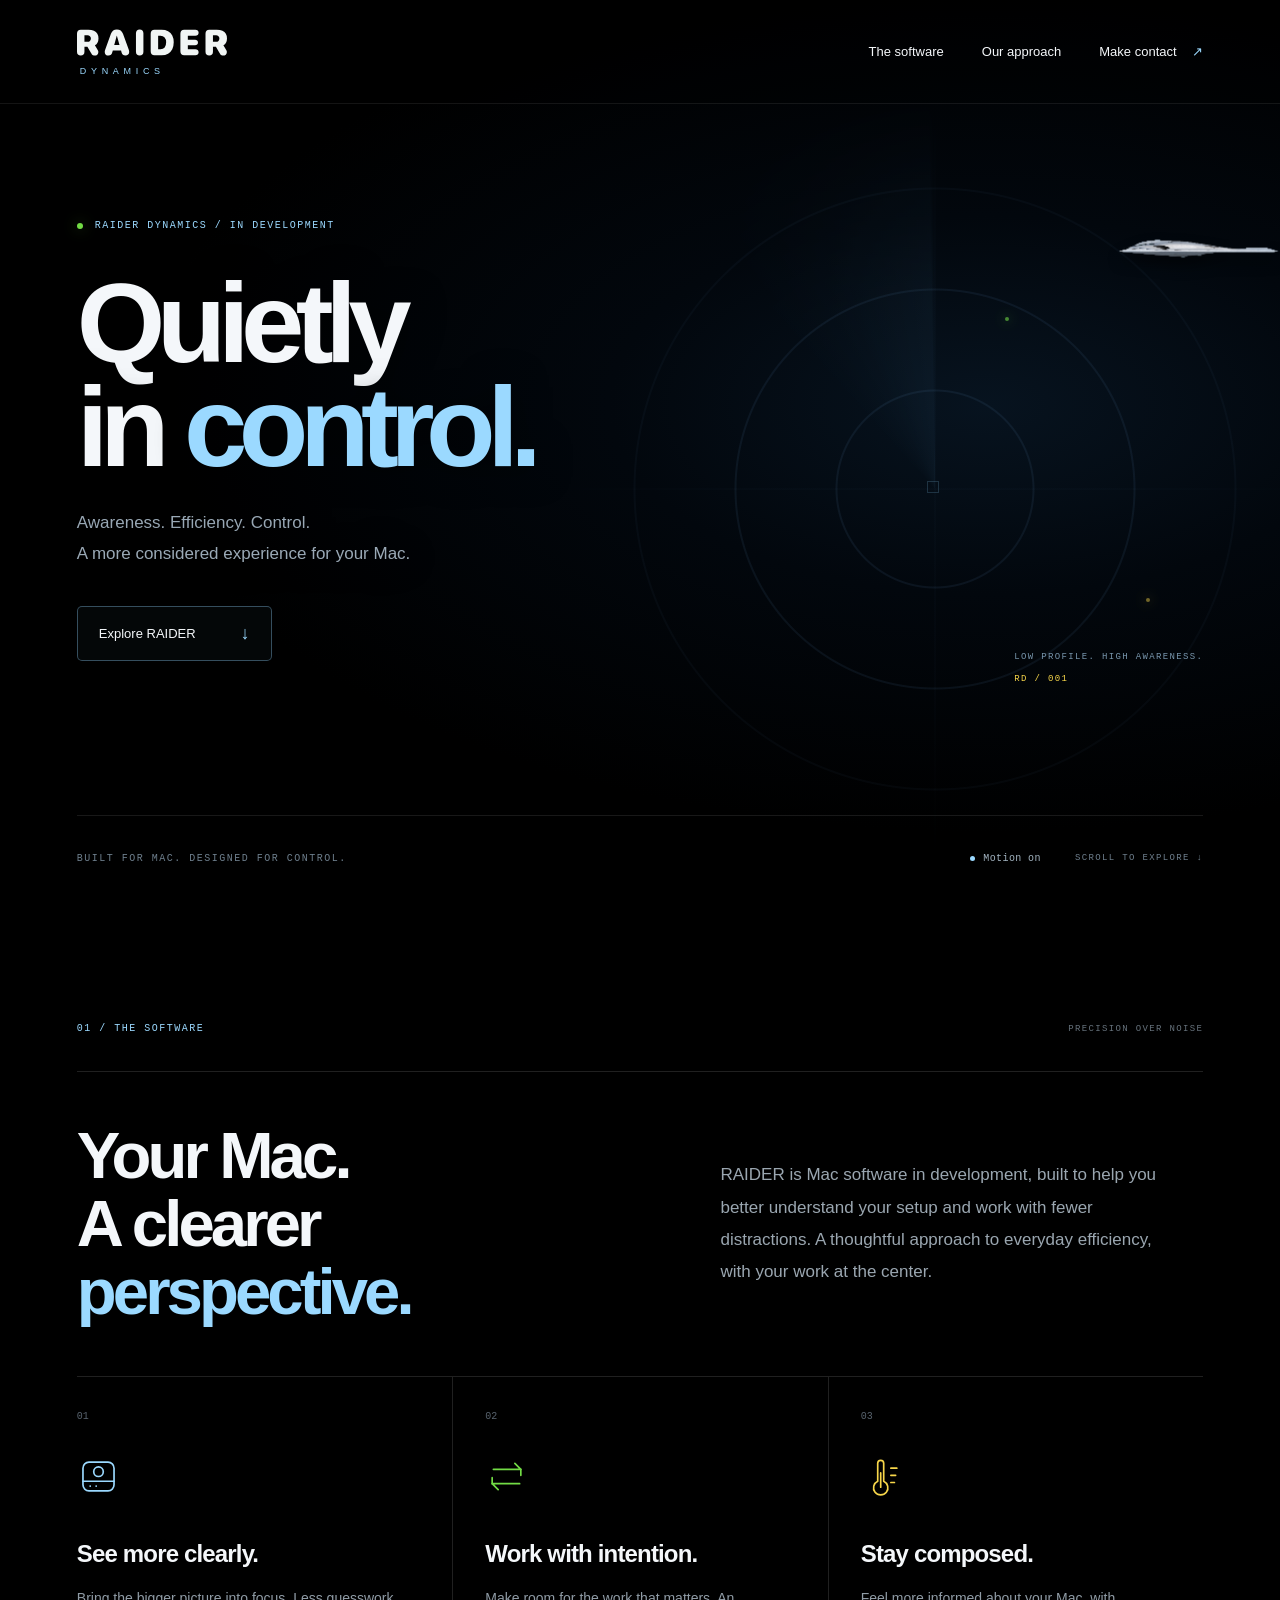
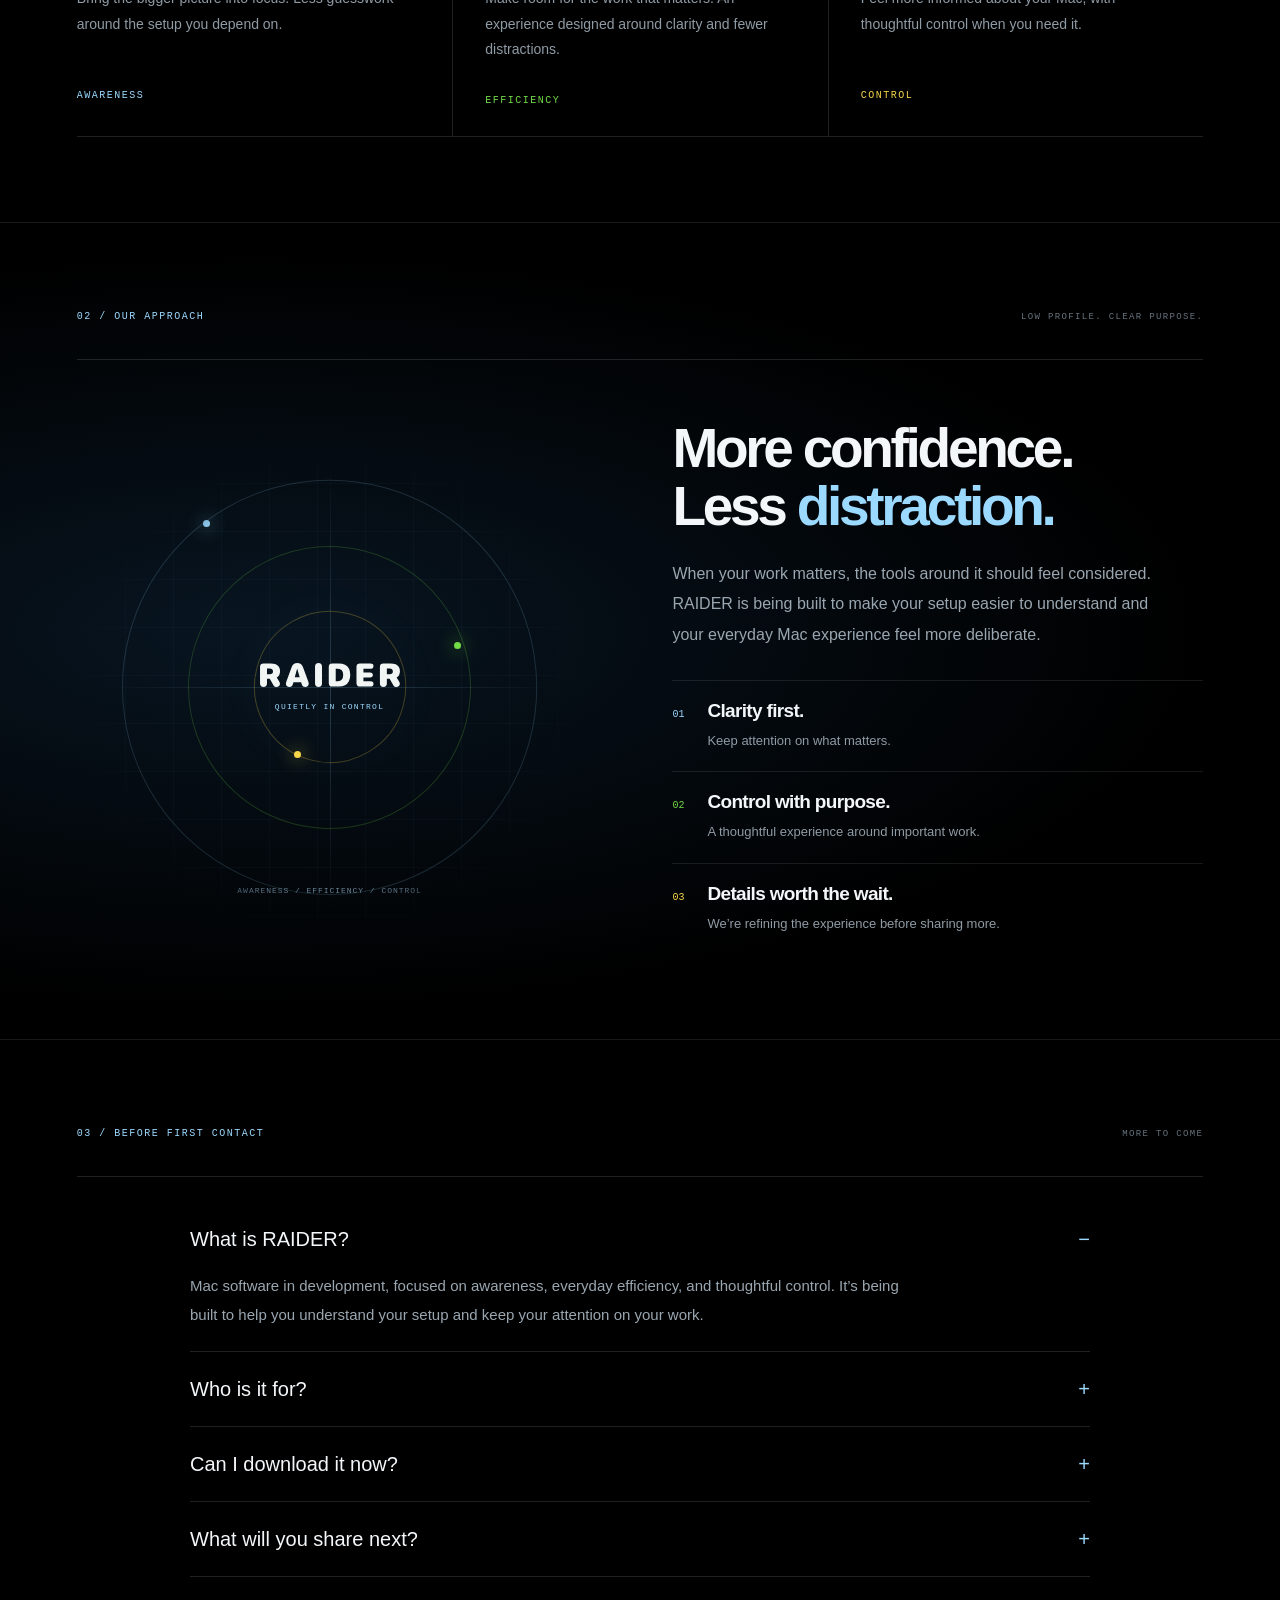
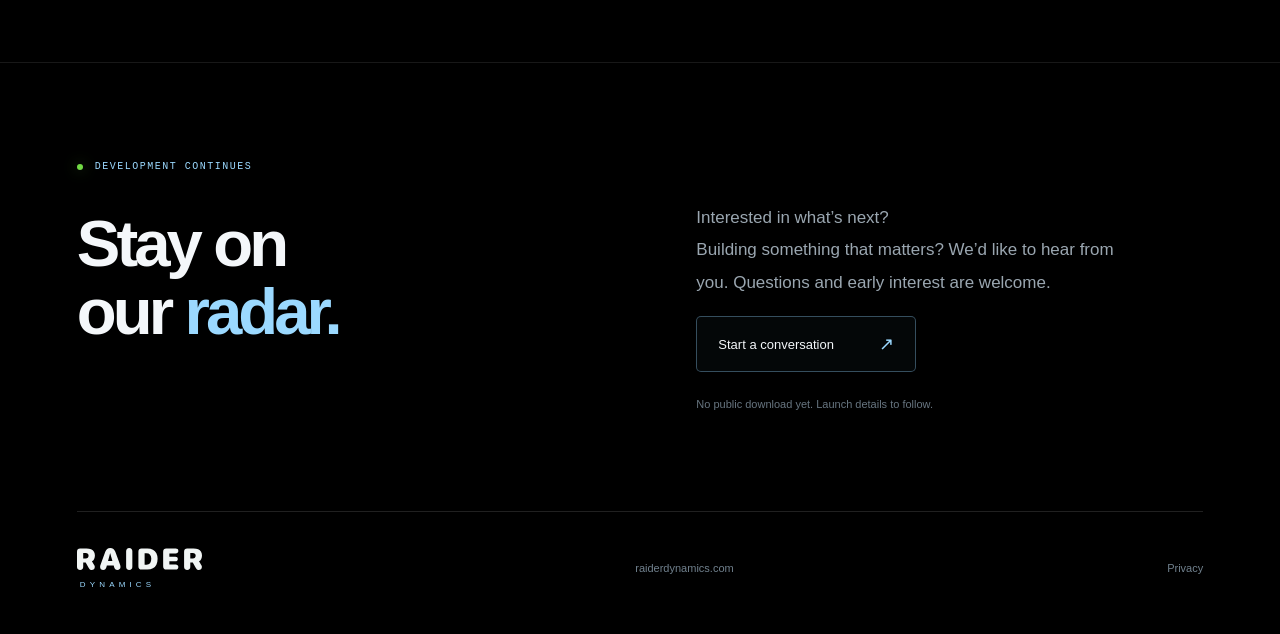
==== index.html @ 51058ac8 "Use a classic Safari compatible ICO favicon" ====
<!doctype html><html lang="en"><head><meta charset="utf-8"><meta name="viewport" content="width=device-width,initial-scale=1"><meta name="theme-color" content="#000000"><meta name="description" content="Raider Dynamics. Mac software for a clearer, more efficient everyday experience. Currently in development."><title>Raider Dynamics — Quietly in control.</title><link rel="canonical" href="https://raiderdynamics.com/"><meta property="og:type" content="website"><meta property="og:title" content="Raider Dynamics — Quietly in control."><meta property="og:description" content="Awareness. Efficiency. Control. A more considered Mac experience in development."><meta property="og:url" content="https://raiderdynamics.com/"><meta property="og:image" content="https://raiderdynamics.com/assets/raider-app-logo.png"><meta name="twitter:card" content="summary"><meta name="twitter:image" content="https://raiderdynamics.com/assets/raider-app-logo.png"><link rel="icon" type="image/x-icon" href="/favicon-v4.ico"><link rel="apple-touch-icon" sizes="180x180" href="/assets/raider-icon-180.png?v=3"><link rel="manifest" href="site.webmanifest?v=3"><link rel="stylesheet" href="assets/styles.css?v=payload-22"></head><body><a class="skip" href="#main">Skip to content</a><header><a class="brand" href="#" aria-label="Raider Dynamics home"><img src="assets/raider-wordmark.svg" width="150" height="29" alt="RAIDER"><span>DYNAMICS</span></a><nav aria-label="Main navigation"><a href="#mission">The software</a><a href="#approach">Our approach</a><a href="#contact">Make contact <span>↗</span></a></nav></header><main id="main"><section class="hero"><div class="radar" aria-hidden="true"><div class="rings"></div><div class="sweep"></div><span class="blip b1"></span><span class="blip b2"></span><div class="crosshair"></div></div><div class="aircraft" aria-hidden="true"><canvas class="aircraft-model"></canvas><div class="payload-bay"></div></div><div class="hero-copy"><p class="eyebrow"><span class="status-dot"></span> RAIDER DYNAMICS / IN DEVELOPMENT</p><h1>Quietly<br>in <em>control.</em></h1><p class="intro">Awareness. Efficiency. Control.<br>A more considered experience for your Mac.</p><a class="button" href="#mission">Explore RAIDER <span>↓</span></a></div><div class="flight-note" aria-hidden="true"><span>LOW PROFILE. HIGH AWARENESS.</span><span>RD / 001</span></div><div class="hero-bottom"><span class="mono">BUILT FOR MAC. DESIGNED FOR CONTROL.</span><div class="hero-tools"><button class="motion-control" type="button" aria-pressed="false" aria-label="Pause animation"><span class="motion-indicator" aria-hidden="true"></span><span class="motion-label">Motion on</span></button><span class="scroll">SCROLL TO EXPLORE ↓</span></div></div></section><section class="mission" id="mission"><div class="section-top"><p class="eyebrow">01 / THE SOFTWARE</p><span class="mono">PRECISION OVER NOISE</span></div><div class="mission-intro"><h2>Your Mac.<br>A clearer <span>perspective.</span></h2><p>RAIDER is Mac software in development, built to help you better understand your setup and work with fewer distractions. A thoughtful approach to everyday efficiency, with your work at the center.</p></div><div class="capabilities"><article class="blue"><span class="number">01</span><div class="glyph" aria-hidden="true"><svg viewBox="0 0 36 36" fill="none" stroke="currentColor" stroke-width="1.4" stroke-linecap="round" stroke-linejoin="round"><rect x="5" y="6" width="26" height="24" rx="5"/><path d="M5 22h26M11 26h.1M16 26h.1"/><circle cx="18" cy="14" r="4"/></svg></div><h3>See more clearly.</h3><p>Bring the bigger picture into focus. Less guesswork around the setup you depend on.</p><span class="tag">AWARENESS</span></article><article class="green"><span class="number">02</span><div class="glyph" aria-hidden="true"><svg viewBox="0 0 36 36" fill="none" stroke="currentColor" stroke-width="1.4" stroke-linecap="round" stroke-linejoin="round"><path d="M7 12h23l-5-5M29 24H6l5 5"/><path d="M30 12v5M6 24v-5"/></svg></div><h3>Work with intention.</h3><p>Make room for the work that matters. An experience designed around clarity and fewer distractions.</p><span class="tag">EFFICIENCY</span></article><article class="yellow"><span class="number">03</span><div class="glyph" aria-hidden="true"><svg viewBox="0 0 36 36" fill="none" stroke="currentColor" stroke-width="1.4" stroke-linecap="round" stroke-linejoin="round"><path d="M19 7v15a6 6 0 1 1-5 0V7a2.5 2.5 0 0 1 5 0Z"/><path d="M25 11h5M25 17h4M25 23h3M16.5 15v12"/></svg></div><h3>Stay composed.</h3><p>Feel more informed about your Mac, with thoughtful control when you need it.</p><span class="tag">CONTROL</span></article></div></section><section class="approach" id="approach"><div class="section-top"><p class="eyebrow">02 / OUR APPROACH</p><span class="mono">LOW PROFILE. CLEAR PURPOSE.</span></div><div class="approach-grid"><div class="signal-art" aria-hidden="true"><div class="signal-orbit orbit-one"></div><div class="signal-orbit orbit-two"></div><div class="signal-orbit orbit-three"></div><div class="signal-core"><img src="assets/raider-wordmark.svg" width="140" height="27" alt=""><small>QUIETLY IN CONTROL</small></div><i class="signal-point point-blue"></i><i class="signal-point point-green"></i><i class="signal-point point-yellow"></i><span class="signal-caption">AWARENESS / EFFICIENCY / CONTROL</span></div><div class="approach-copy"><h2>More confidence.<br>Less <span>distraction.</span></h2><p>When your work matters, the tools around it should feel considered. RAIDER is being built to make your setup easier to understand and your everyday Mac experience feel more deliberate.</p><div class="principles"><article><span>01</span><div><h3>Clarity first.</h3><p>Keep attention on what matters.</p></div></article><article><span>02</span><div><h3>Control with purpose.</h3><p>A thoughtful experience around important work.</p></div></article><article><span>03</span><div><h3>Details worth the wait.</h3><p>We’re refining the experience before sharing more.</p></div></article></div></div></div></section><section class="questions"><div class="section-top"><p class="eyebrow">03 / BEFORE FIRST CONTACT</p><span class="mono">MORE TO COME</span></div><div class="faq-list"><details open><summary>What is RAIDER?</summary><p>Mac software in development, focused on awareness, everyday efficiency, and thoughtful control. It’s being built to help you understand your setup and keep your attention on your work.</p></details><details><summary>Who is it for?</summary><p>People who rely on a Mac for creative projects and everyday work, and want a more considered experience around the tools they use.</p></details><details><summary>Can I download it now?</summary><p>Not yet. RAIDER is still in development. There is no public download or announced release date. Get in touch if you’d like to express early interest.</p></details><details><summary>What will you share next?</summary><p>Product previews, compatibility, and availability when they’re ready. For now, development continues behind the scenes.</p></details></div></section><section class="contact" id="contact"><div><p class="eyebrow"><span class="status-dot"></span> DEVELOPMENT CONTINUES</p><h2>Stay on<br>our <span>radar.</span></h2></div><div class="contact-copy"><p>Interested in what’s next?<br>Building something that matters? We’d like to hear from you. Questions and early interest are welcome.</p><a class="button" href="mailto:gdizz00@mac.com?subject=Raider%20Dynamics">Start a conversation <span>↗</span></a><p class="small">No public download yet. Launch details to follow.</p></div></section></main><footer><a class="brand" href="#"><img src="assets/raider-wordmark.svg" width="125" height="24" alt="RAIDER"><span>DYNAMICS</span></a><span>raiderdynamics.com</span><a href="privacy.html">Privacy</a></footer><script src="assets/aircraft.js?v=payload-22"></script><script src="assets/site.js?v=payload-22" defer></script></body></html>
---- assets/styles.css ----
:root{color-scheme:dark;--blue:#9bd9ff;--green:#72db45;--yellow:#f7d64a;--muted:#8b969f}*{box-sizing:border-box}html{scroll-behavior:smooth;scroll-padding-top:90px}body{margin:0;background:#000;color:#f4f7fa;font-family:-apple-system,BlinkMacSystemFont,"Segoe UI",sans-serif}a{color:inherit;text-decoration:none}a:focus-visible{outline:2px solid var(--blue);outline-offset:6px}.skip{position:absolute;top:-80px}.skip:focus{top:12px;z-index:20;background:black;padding:12px}header{height:104px;position:absolute;inset:0 0 auto;z-index:5;display:flex;align-items:center;justify-content:space-between;padding:0 6%;border-bottom:1px solid #ffffff14}.brand{display:inline-flex;flex-direction:column;gap:9px;align-items:flex-start}.brand img{display:block}.brand span{font-size:9px;letter-spacing:.52em;color:var(--blue);padding-left:3px}nav{display:flex;gap:38px;font-size:13px}nav a:last-child span{color:var(--blue);margin-left:12px}nav a:hover{color:var(--blue)}.hero{min-height:850px;height:100svh;max-height:1150px;position:relative;isolation:isolate;overflow:hidden;background:radial-gradient(ellipse at 77% 45%,#07131f 0%,#02070d 27%,#000 61%)}.hero-copy{position:relative;z-index:2;padding:clamp(195px,23vh,280px) 6% 120px;pointer-events:none}.hero-copy a{pointer-events:auto}.eyebrow,.mono,.tag,.flight-note,.scroll{font-family:ui-monospace,SFMono-Regular,Consolas,monospace;font-size:10px;letter-spacing:.15em}.eyebrow{color:var(--blue);display:flex;align-items:center;gap:12px;line-height:1.7}.status-dot{width:6px;height:6px;background:var(--green);border-radius:50%;box-shadow:0 0 14px #72db4566;flex-shrink:0}h1{font-size:clamp(78px,8.9vw,150px);letter-spacing:-.075em;line-height:.91;margin:37px 0 30px;font-weight:650}h1 em{font-style:normal;color:var(--blue)}.intro{font-size:17px;line-height:1.8;color:#9aa9b6;margin:0 0 36px}.button{display:inline-flex;gap:45px;align-items:center;border:1px solid #91d1ff59;border-radius:5px;padding:16px 21px;font-size:13px;background:#8bd0ff08;transition:background .2s,border .2s}.button:hover{background:#8bd0ff15;border-color:var(--blue)}.button span{color:var(--blue);font-size:18px}.radar{position:absolute;width:780px;height:780px;right:-45px;top:11%;opacity:.6;mask-image:radial-gradient(circle,#000 35%,transparent 72%)}.rings{position:absolute;inset:0;background:repeating-radial-gradient(circle,transparent 0 97px,#80bfff20 98px 99px,transparent 100px 101px),linear-gradient(90deg,transparent 49.9%,#80bfff15 50%,transparent 50.1%),linear-gradient(transparent 49.9%,#80bfff15 50%,transparent 50.1%)}.sweep{position:absolute;inset:0;border-radius:50%;background:conic-gradient(from 0deg,transparent 0deg 315deg,#72c5ff15 359deg,transparent 360deg);animation:sweep 22s linear infinite}.blip{position:absolute;width:4px;height:4px;background:var(--green);border-radius:50%;box-shadow:0 0 12px var(--green)}.b1{top:28%;left:59%}.b2{top:64%;left:77%;background:var(--yellow);box-shadow:0 0 12px var(--yellow)}.crosshair{position:absolute;top:49%;left:49%;width:12px;height:12px;border:1px solid #8ed5ff50}.aircraft{position:absolute;z-index:1;width:min(62vw,1000px);right:-2%;top:28%;filter:drop-shadow(0 35px 28px #000);animation:noseLedFlight 26s linear infinite}.flight-note{position:absolute;right:6%;bottom:24%;display:flex;flex-direction:column;gap:12px;color:#7896ad;font-size:9px}.flight-note span:last-child{color:var(--yellow)}.hero-bottom{position:absolute;bottom:0;left:6%;right:6%;display:flex;justify-content:space-between;padding:28px 0;border-top:1px solid #ffffff18;color:#6e7f8d}.scroll{font-size:9px}.mission{padding:110px 6% 120px}.section-top{display:flex;justify-content:space-between;border-bottom:1px solid #ffffff20;padding-bottom:24px;align-items:center}.section-top .mono{color:#66727c;font-size:9px}.mission-intro{display:grid;grid-template-columns:1.1fr 1fr;gap:10%;align-items:center;margin:65px 0 70px}h2{font-size:clamp(44px,5.1vw,82px);font-weight:600;letter-spacing:-.06em;line-height:1.04;margin:0}h2 span{color:var(--blue)}.mission-intro p,.contact-copy>p{color:#9aa6b0;font-size:17px;line-height:1.9;max-width:450px}.capabilities{display:grid;grid-template-columns:repeat(3,1fr);border-top:1px solid #ffffff20;border-bottom:1px solid #ffffff20}.capabilities article{position:relative;padding:35px 32px 40px 0}.capabilities article+article{padding-left:32px;border-left:1px solid #ffffff20}.number{font:10px ui-monospace,monospace;color:#58636e}.glyph{font-size:45px;height:85px;margin-top:32px;color:var(--accent)}.blue{--accent:var(--blue)}.green{--accent:var(--green)}.yellow{--accent:var(--yellow)}h3{font-size:24px;letter-spacing:-.035em;margin:0 0 18px}.capabilities p{font-size:14px;color:#8f9ba5;line-height:1.85;min-height:80px;max-width:320px}.tag{display:block;color:var(--accent);font-size:9px;margin-top:32px}.statement{text-align:center;padding:120px 6%;border-top:1px solid #ffffff12;background:radial-gradient(ellipse at center,#06121e,black 65%)}.statement .eyebrow{justify-content:center;color:var(--yellow)}.statement h2{font-size:clamp(65px,8vw,120px);margin:40px 0 28px}.statement p{color:#8b9aaa;line-height:1.85;font-size:16px}.signal-line{display:flex;gap:8px;justify-content:center;margin-top:45px}.signal-line i{height:3px;width:34px;background:var(--blue)}.signal-line i:nth-child(2){background:var(--green)}.signal-line i:nth-child(3){background:var(--yellow)}.contact{display:grid;grid-template-columns:1fr 1fr;gap:10%;padding:110px 6%;border-top:1px solid #ffffff18}.contact h2{margin-top:35px}.contact-copy{padding-top:37px}.contact-copy .small{font-size:11px;margin-top:22px;color:#677580}footer{margin:0 6%;padding:35px 0 45px;border-top:1px solid #ffffff20;display:flex;align-items:center;justify-content:space-between;font-size:11px;color:#70808d}footer .brand span{font-size:8px}footer>a:last-child:hover{color:var(--blue)}.legal{max-width:760px;padding:170px 6% 100px;margin:auto}.legal h1{font-size:60px}.legal p{color:#9aa6b0;line-height:1.9}.legal a{color:var(--blue)}@keyframes sweep{to{transform:rotate(360deg)}}@media(min-width:1700px){.hero-copy,.mission,.statement,.contact{padding-left:max(6%,calc((100vw - 1500px)/2));padding-right:max(6%,calc((100vw - 1500px)/2))}}@media(max-width:760px){header{height:90px}header .brand img{width:122px;height:auto}nav{gap:18px;font-size:11px}nav a:first-child{display:none}.hero{min-height:860px;max-height:1000px}.hero-copy{padding-top:165px}.hero-copy .eyebrow{font-size:8px}h1{font-size:clamp(72px,15vw,112px);margin-top:35px}.intro{font-size:14px;line-height:1.8}.aircraft{width:110vw;right:-18%;top:57%;animation:noseLedFlight 26s linear infinite}.radar{width:650px;height:650px;right:-200px;top:35%}.flight-note{bottom:14%;font-size:7px}.hero-bottom .mono{font-size:8px}.scroll{display:none}.mission{padding-top:70px;padding-bottom:75px}.section-top .mono{display:none}.mission-intro{grid-template-columns:1fr;gap:22px;margin:40px 0}.mission-intro p,.contact-copy>p{font-size:15px}.capabilities{grid-template-columns:1fr}.capabilities article,.capabilities article+article{padding:28px 0;border-left:0}.capabilities article+article{border-top:1px solid #ffffff18}.glyph{margin-top:10px;height:65px}.capabilities p{min-height:0;max-width:100%}.tag{margin-top:20px}.statement{padding:80px 6%}.statement p{font-size:14px}.contact{grid-template-columns:1fr;padding:70px 6%;gap:18px}.contact-copy{padding-top:0}footer{flex-wrap:wrap;gap:30px}footer>span{font-size:9px}.legal h1{font-size:44px}}@media(prefers-reduced-motion:reduce){html{scroll-behavior:auto}.aircraft,.sweep{animation:none}}



.aircraft img{display:block;width:100%;height:auto}.aircraft{width:min(65vw,1040px);top:31%;right:-3%}@media(max-width:760px){.aircraft{width:115vw;right:-17%;top:55%}}

/* Nose-led diagonal flyover: gentle bank and approach, then recede. */
.hero{perspective:1200px}.aircraft{transform-style:preserve-3d;animation:noseLedFlight 26s linear infinite;animation-delay:-9s;will-change:transform,opacity}@keyframes noseLedFlight{0%{transform:translate3d(65vw,-220px,-200px) rotateZ(-6deg) rotateY(-12deg) scale(.75);opacity:0}8%{opacity:1}35%{transform:translate3d(0,0,30px) rotateZ(2deg) rotateY(0deg) scale(1);opacity:1}60%{transform:translate3d(-48vw,230px,100px) rotateZ(8deg) rotateY(8deg) scale(1.08);opacity:1}86%,100%{transform:translate3d(-115vw,610px,-100px) rotateZ(2deg) rotateY(0deg) scale(.85);opacity:0}}@media(max-width:760px){.aircraft{animation-name:noseLedFlightMobile}}@keyframes noseLedFlightMobile{0%{transform:translate3d(95vw,-120px,-100px) rotateZ(-5deg) scale(.75);opacity:0}8%{opacity:1}35%{transform:translate3d(0,0,0) rotateZ(0deg) scale(1);opacity:1}65%{transform:translate3d(-65vw,160px,70px) rotateZ(7deg) scale(1.08);opacity:1}90%,100%{transform:translate3d(-160vw,400px,-80px) rotateZ(3deg) scale(.8);opacity:0}}@media(prefers-reduced-motion:reduce){.aircraft{animation:none;transform:none;will-change:auto}}

header{position:fixed;background:#000000b8;backdrop-filter:blur(18px);-webkit-backdrop-filter:blur(18px)}header.at-top{background:#00000038;backdrop-filter:none;-webkit-backdrop-filter:none}.hero-copy h1,.hero-copy .intro{text-shadow:0 3px 35px #0009}.hero-tools{display:flex;align-items:center;gap:34px}.motion-control{border:0;padding:0;background:none;color:#a3b4c1;font:10px ui-monospace,SFMono-Regular,monospace;letter-spacing:.04em;display:flex;align-items:center;gap:8px;cursor:pointer;min-height:28px}.motion-control:hover{color:var(--blue)}.motion-control:focus-visible{outline:2px solid var(--blue);outline-offset:6px}.motion-indicator{width:5px;height:5px;border-radius:50%;background:var(--blue)}.motion-paused .motion-indicator{background:#52606b}.motion-paused .aircraft{animation:none;transform:none;opacity:1;will-change:auto}.motion-paused .sweep{animation-play-state:paused}.glyph svg{width:43px;height:43px}.capabilities article{transition:background .2s}.capabilities article:hover{background:linear-gradient(180deg,#ffffff03,transparent)}.tag{font-size:10px}.hero-bottom{align-items:center}.small{line-height:1.8}section[id]{scroll-margin-top:100px}
@media(min-width:761px) and (max-width:1050px){.hero{min-height:800px}.aircraft{width:72vw;right:-12%;top:38%}.hero-copy{padding-top:190px}.flight-note{bottom:19%}.capabilities article+article{padding-left:22px}.capabilities article{padding-right:22px}h3{font-size:21px}}
@media(max-width:760px){.hero-tools{gap:0}.hero-bottom{padding:20px 0;gap:10px}.motion-control{font-size:9px}.glyph svg{width:36px;height:36px}.hero-copy h1{letter-spacing:-.07em}.flight-note{bottom:13%}.mission-intro h2{font-size:52px}.tag{font-size:9px}}
@media(prefers-reduced-motion:reduce){.motion-enabled .aircraft{animation:noseLedFlight 26s linear infinite;animation-delay:-9s}.motion-enabled .sweep{animation:sweep 22s linear infinite}}@media(prefers-reduced-motion:reduce) and (max-width:760px){.motion-enabled .aircraft{animation-name:noseLedFlightMobile}}

/* Public teaser: benefits and brand, without the app workflow. */
.mission{padding-bottom:85px}.mission-intro{margin:50px 0}.capabilities article{padding-top:28px;padding-bottom:30px}.capabilities p{min-height:72px}.approach,.questions{padding:75px 6% 85px;border-top:1px solid #ffffff18}.approach{background:radial-gradient(ellipse at 20% 50%,#081521,black 65%)}.approach-grid{display:grid;grid-template-columns:1fr 1.05fr;gap:8%;align-items:center;padding-top:60px}.signal-art{position:relative;aspect-ratio:1;max-width:510px;width:100%;margin:auto;background:linear-gradient(#9bd9ff08 1px,transparent 1px),linear-gradient(90deg,#9bd9ff08 1px,transparent 1px);background-size:48px 48px;mask-image:radial-gradient(ellipse,#000 55%,transparent 75%)}.signal-orbit{position:absolute;border:1px solid #9bd9ff30;border-radius:50%;inset:9%;transform:rotate(-30deg)}.orbit-two{inset:22%;border-color:#72db4535;transform:rotate(25deg)}.orbit-three{inset:35%;border-color:#f7d64a40;box-shadow:0 0 50px #9bd9ff08}.signal-art:before,.signal-art:after{content:"";position:absolute;left:50%;top:4%;height:92%;width:1px;background:linear-gradient(transparent,#9bd9ff35,transparent)}.signal-art:after{transform:rotate(90deg)}.signal-core{position:absolute;inset:0;display:flex;align-items:center;justify-content:center;flex-direction:column;gap:15px}.signal-core>span{font-size:30px;font-weight:650;letter-spacing:.16em}.signal-core small{font:8px ui-monospace,monospace;letter-spacing:.16em;color:var(--blue)}.signal-point{position:absolute;width:7px;height:7px;border-radius:50%;background:var(--accent);box-shadow:0 0 18px var(--accent)}.point-blue{--accent:var(--blue);left:25%;top:17%}.point-green{--accent:var(--green);right:24%;top:41%}.point-yellow{--accent:var(--yellow);left:43%;bottom:36%}.signal-caption{position:absolute;bottom:9%;left:0;right:0;text-align:center;color:#7592a8;font:8px ui-monospace,monospace;letter-spacing:.12em}.approach-copy h2{font-size:clamp(40px,4.3vw,65px)}.approach-copy>p{font-size:16px;color:#9aa6b0;line-height:1.9;margin:24px 0 30px;max-width:490px}.principles article{display:flex;align-items:baseline;gap:23px;padding:19px 0;border-top:1px solid #ffffff18}.principles article>span{font:10px ui-monospace,monospace;color:var(--blue)}.principles article:nth-child(2)>span{color:var(--green)}.principles article:nth-child(3)>span{color:var(--yellow)}.principles h3{font-size:19px;margin:0 0 7px}.principles p{font-size:13px;color:#8f9ba5;margin:0;line-height:1.8}.faq-list{max-width:900px;margin:25px auto 0}.faq-list details{border-bottom:1px solid #ffffff20;padding:22px 0}.faq-list summary{cursor:pointer;font-size:20px;list-style:none;display:flex;justify-content:space-between;gap:24px;line-height:1.5}.faq-list summary::-webkit-details-marker{display:none}.faq-list summary:after{content:"+";color:var(--blue)}.faq-list details[open] summary:after{content:"−"}.faq-list summary:focus-visible{outline:2px solid var(--blue);outline-offset:8px}.faq-list p{max-width:720px;font-size:15px;color:#9aa6b0;line-height:1.9;margin:18px 0 0}.contact{padding-top:85px;padding-bottom:85px}section[id]{scroll-margin-top:20px}.hero-copy .intro{max-width:500px}nav a:nth-child(2):hover{color:var(--blue)}
@media(max-width:760px){nav a:nth-child(2){display:none}.mission{padding-bottom:60px}.mission-intro{margin:35px 0}.approach,.questions{padding:55px 6% 60px}.approach-grid{grid-template-columns:1fr;gap:30px;padding-top:25px}.signal-art{max-width:350px}.approach-copy h2{font-size:44px}.approach-copy>p{font-size:15px}.faq-list summary{font-size:18px}.faq-list p{font-size:14px}.questions .section-top .eyebrow{font-size:9px}.contact{padding-top:60px;padding-bottom:60px}.capabilities p{min-height:0}.hero-copy .intro{max-width:340px}}

/* Privacy policy */
.privacy-policy{max-width:1120px;padding-bottom:45px}.legal-hero{min-height:650px;display:flex;flex-direction:column;justify-content:center;border-bottom:1px solid #ffffff20;background:radial-gradient(ellipse at 78% 46%,#07131f 0%,transparent 53%)}.privacy-policy .legal-hero h1{font-size:clamp(66px,8vw,120px);margin:34px 0 28px}.privacy-policy h1 em{font-style:normal;color:var(--blue)}.legal-lead{max-width:690px;font-size:18px!important;color:#acb8c2!important}.policy-meta{display:flex;gap:28px;flex-wrap:wrap;margin-top:28px;color:#657988;font:9px ui-monospace,SFMono-Regular,Consolas,monospace;letter-spacing:.15em;text-transform:uppercase}.policy-summary{display:grid;grid-template-columns:repeat(3,1fr);border-bottom:1px solid #ffffff20}.policy-summary article{padding:40px 32px 42px 0}.policy-summary article+article{border-left:1px solid #ffffff20;padding-left:32px}.policy-summary h2{font-size:22px;letter-spacing:-.035em;margin:24px 0 13px;color:var(--accent)}.policy-summary p{font-size:13px;line-height:1.75;margin:0}.policy-summary .blue{--accent:var(--blue)}.policy-summary .green{--accent:var(--green)}.policy-summary .yellow{--accent:var(--yellow)}.policy-section{padding:76px 0;border-bottom:1px solid #ffffff1c;scroll-margin-top:24px}.policy-section>.eyebrow{margin:0 0 28px}.policy-section>h2{font-size:clamp(38px,4.6vw,62px);max-width:760px;margin-bottom:30px}.policy-section>p{max-width:820px}.policy-section p+p{margin-top:19px}.policy-grid{display:grid;grid-template-columns:repeat(2,1fr);gap:1px;background:#ffffff18;border:1px solid #ffffff18;margin-top:42px}.policy-grid article{background:#02070b;padding:32px}.policy-grid h3{font-size:19px;color:#dce7ee}.policy-grid p{margin:0;font-size:13px;line-height:1.8}.flow-list{margin-top:42px;border-top:1px solid #ffffff20}.flow-list article{display:grid;grid-template-columns:110px 1fr;gap:28px;padding:29px 0;border-bottom:1px solid #ffffff18}.flow-list h3{font-size:19px;margin:0 0 8px}.flow-list p{margin:0;font-size:14px;line-height:1.8}.flow-marker{font:9px ui-monospace,SFMono-Regular,Consolas,monospace;letter-spacing:.15em;padding-top:5px}.flow-marker.blue{color:var(--blue)}.flow-marker.green{color:var(--green)}.flow-marker.yellow{color:var(--yellow)}.choice-list{list-style:none;padding:0;margin:40px 0 0;border-top:1px solid #ffffff20}.choice-list li{padding:21px 0;border-bottom:1px solid #ffffff18;color:#929fa9;font-size:14px;line-height:1.75}.choice-list strong{color:#e9f0f5;font-weight:600}.nowrap{white-space:nowrap}.collection-boundary{display:grid;grid-template-columns:1fr 1fr;gap:1px;background:#ffffff18;border:1px solid #ffffff18;margin-top:38px}.collection-boundary article{padding:32px;background:#02070b}.collection-boundary h3{font-size:21px;margin:17px 0 12px}.collection-boundary p{font-size:13px;line-height:1.8;margin:0}.collection-excluded{box-shadow:inset 0 2px 0 #f7d64a}.collection-included{box-shadow:inset 0 2px 0 #72db45}
@media(max-width:760px){.privacy-policy{padding-top:120px}.legal-hero{min-height:560px}.legal-lead{font-size:16px!important}.privacy-policy nav a:first-child,.privacy-policy nav a:nth-child(2){display:none}.policy-summary{grid-template-columns:1fr}.policy-summary article,.policy-summary article+article{padding:27px 0;border-left:0}.policy-summary article+article{border-top:1px solid #ffffff18}.policy-section{padding:54px 0}.policy-section>h2{font-size:40px}.policy-grid,.collection-boundary{grid-template-columns:1fr;margin-top:30px}.policy-grid article,.collection-boundary article{padding:25px}.flow-list article{grid-template-columns:1fr;gap:7px;padding:24px 0}.policy-section>p,.choice-list li{font-size:14px}.policy-meta{gap:13px;flex-direction:column}}

.signal-core img{width:140px;height:auto;display:block}

/* Small B-21 flyover: one fifth of the previous aircraft width. */
.aircraft{width:min(13vw,208px);right:23%;top:41%;filter:drop-shadow(0 8px 7px #0008)}
@media(min-width:761px) and (max-width:1050px){.aircraft{width:14.4vw;right:21%;top:44%}}
@media(max-width:760px){.aircraft{width:23vw;right:24%;top:60%}}

/* Curved flight is driven by path position, heading and coordinated bank. */
.aircraft,.motion-enabled .aircraft,.motion-paused .aircraft{left:0;top:0;right:auto;animation:none;transform-origin:50% 50%;backface-visibility:visible;will-change:transform,opacity}

.cargo{position:absolute;left:0;top:0;width:38px;height:54px;z-index:0;pointer-events:none;will-change:transform,opacity;transform-origin:50% 20%;filter:drop-shadow(0 5px 6px #000c)}.cargo svg{display:block;width:100%;height:100%}@media(max-width:760px){.cargo{width:31px;height:43px}}

.cargo.ssd{width:34px;height:48px}@media(max-width:760px){.cargo.ssd{width:28px;height:39px}}

/* Level side-on release, then expose the wing as the aircraft banks. */
.aircraft{height:auto;aspect-ratio:3/2}.side-view,.bank-view{position:absolute;left:0;right:0;top:50%;transform:translateY(-50%)}.side-view img{width:100%;height:auto}.bank-view{transform:translateY(-50%) rotate(38deg);opacity:0}.bank-view img{width:100%;height:auto}.cargo{width:34px;height:48px}.cargo.ssd{width:30px;height:42px}@media(max-width:760px){.aircraft{width:28vw;max-width:120px}.cargo{width:16px;height:22px}.cargo.ssd{width:14px;height:19px}}

/* Side-profile belly hinges: doors swing downward, not toward the camera. */
.side-view{transform-style:preserve-3d}.payload-bay{position:absolute;left:40%;top:62%;width:20%;height:3px;transform:translateX(-50%);perspective:180px;transform-style:preserve-3d}.bay-interior{position:absolute;inset:0;background:#030609;opacity:var(--bay-open,0)}.bay-door{position:absolute;left:0;right:0;height:9px;background:linear-gradient(180deg,#a3afb7,#d0d6da);border:1px solid #84949e;backface-visibility:visible;transform-style:preserve-3d}.door-far{bottom:100%;transform-origin:center bottom;transform:rotateX(90deg);filter:brightness(.75)}.door-near{top:0;transform-origin:center top;transform:rotateX(90deg)}

/* A single assembled aircraft throughout the pass; wing exposure follows roll continuously. */
.bank-view{z-index:0;left:-12%;right:12%;pointer-events:none}.side-view{z-index:1}.payload-bay{z-index:2}

/* Fixed 3D geometry; only camera projection changes during roll. */
.aircraft-model{position:absolute;width:200%;height:auto;aspect-ratio:1;left:-50%;top:50%;transform:translateY(-50%);pointer-events:none}.aircraft>.payload-bay{left:48%;top:55%;height:2px;width:22%;perspective:none}
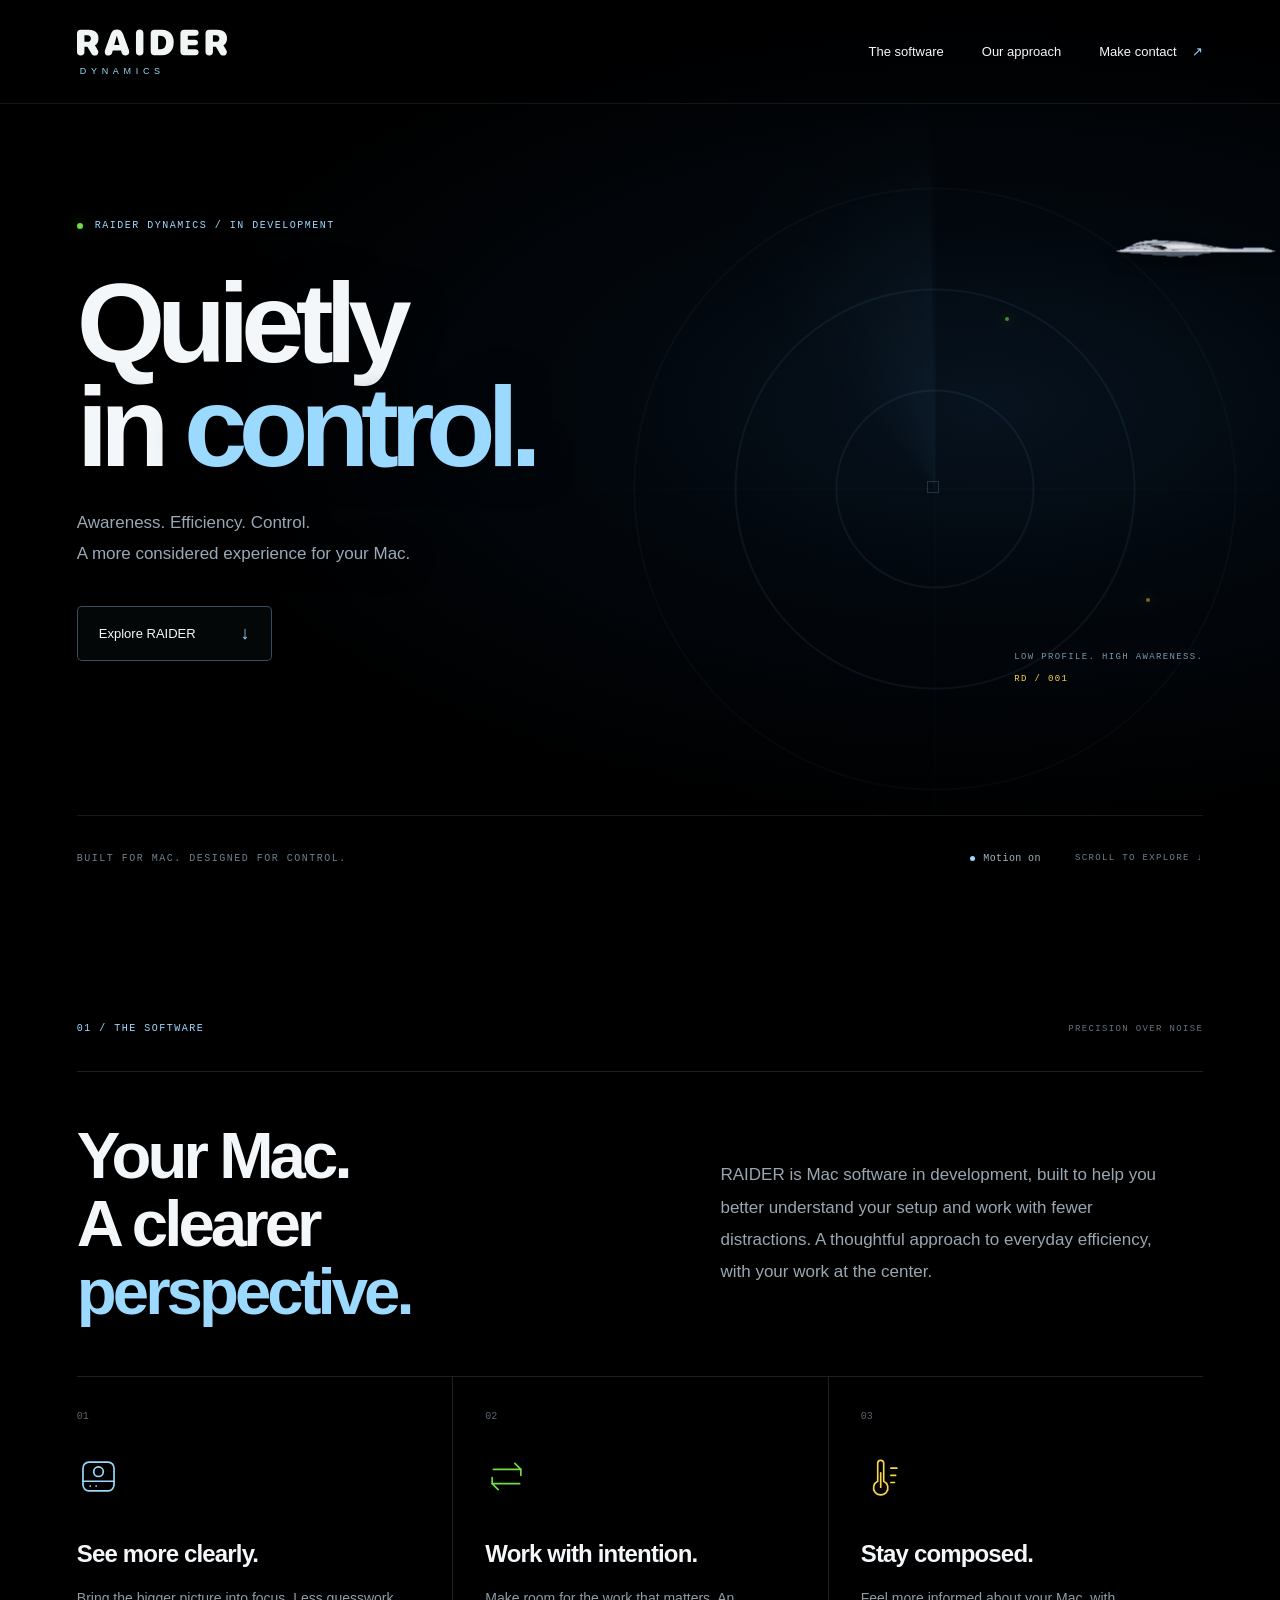
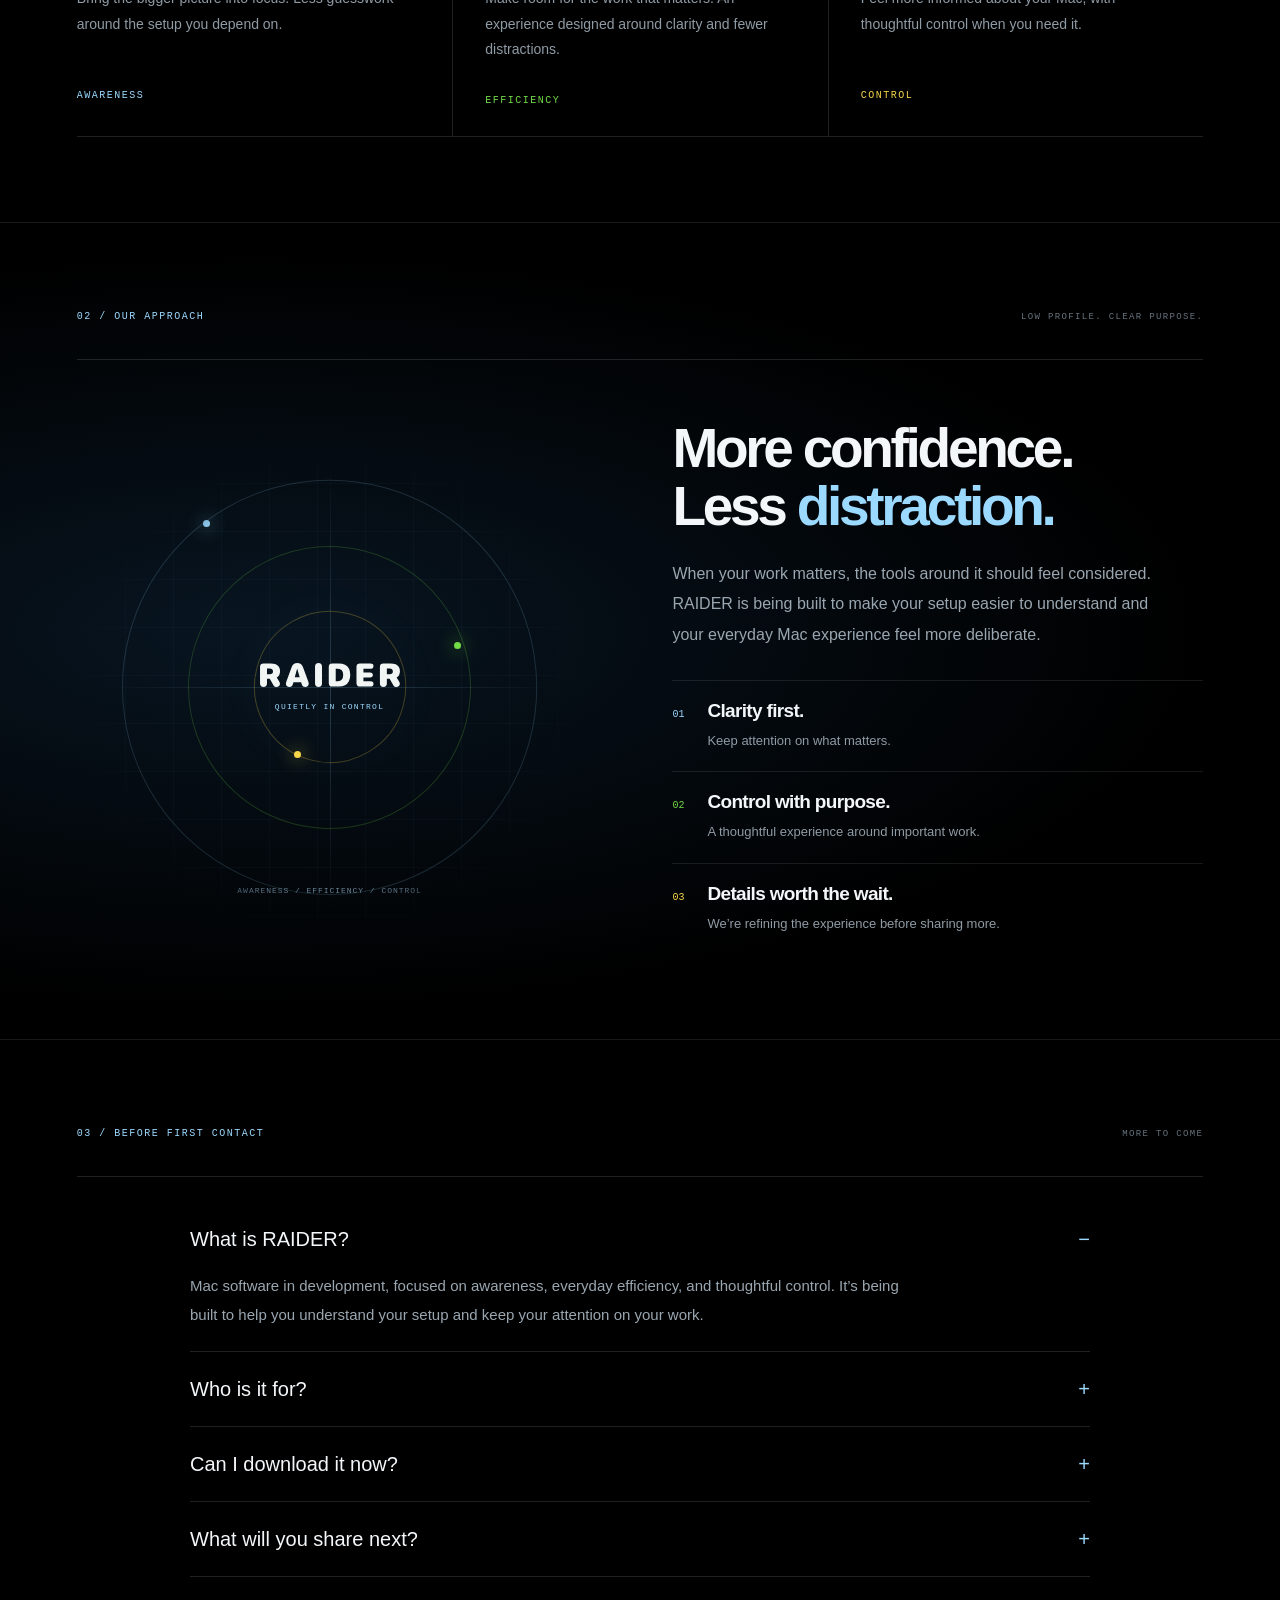
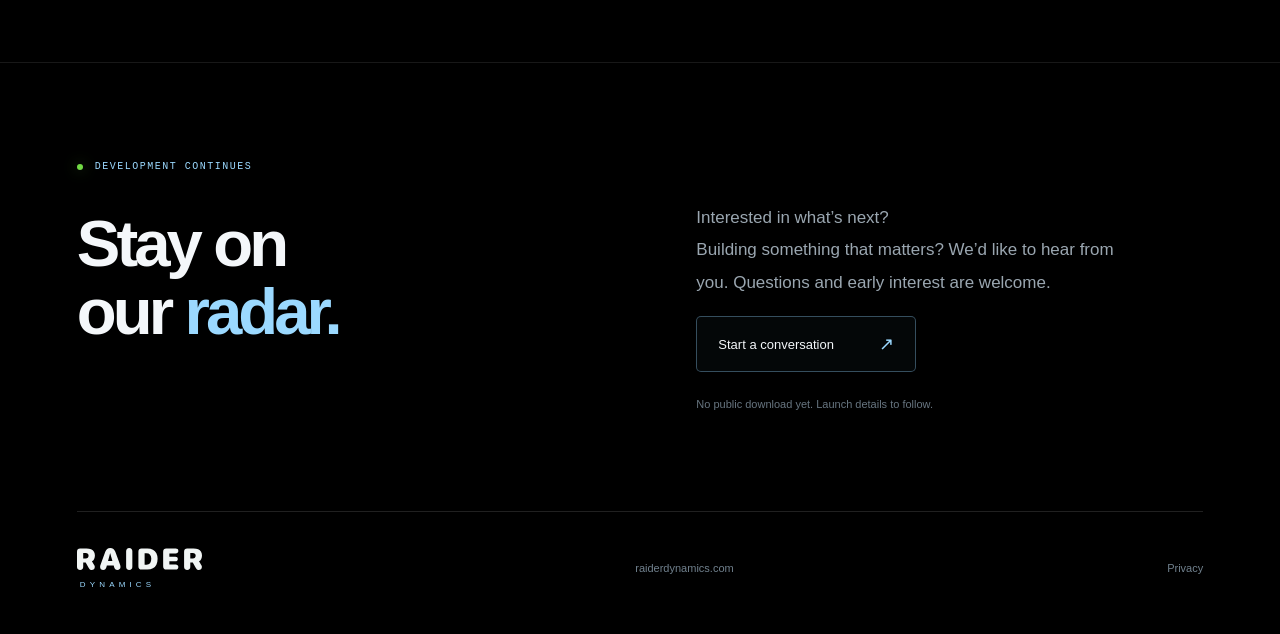
==== commit 1d335404: "Declare Safari RAIDER mask icon and explicit PNG tab icon" ====
--- a/index.html
+++ b/index.html
@@ -1 +1 @@
-<!doctype html><html lang="en"><head><meta charset="utf-8"><meta name="viewport" content="width=device-width,initial-scale=1"><meta name="theme-color" content="#000000"><meta name="description" content="Raider Dynamics. Mac software for a clearer, more efficient everyday experience. Currently in development."><title>Raider Dynamics — Quietly in control.</title><link rel="canonical" href="https://raiderdynamics.com/"><meta property="og:type" content="website"><meta property="og:title" content="Raider Dynamics — Quietly in control."><meta property="og:description" content="Awareness. Efficiency. Control. A more considered Mac experience in development."><meta property="og:url" content="https://raiderdynamics.com/"><meta property="og:image" content="https://raiderdynamics.com/assets/raider-app-logo.png"><meta name="twitter:card" content="summary"><meta name="twitter:image" content="https://raiderdynamics.com/assets/raider-app-logo.png"><link rel="icon" type="image/x-icon" href="/favicon-v4.ico"><link rel="apple-touch-icon" sizes="180x180" href="/assets/raider-icon-180.png?v=3"><link rel="manifest" href="site.webmanifest?v=3"><link rel="stylesheet" href="assets/styles.css?v=payload-22"></head><body><a class="skip" href="#main">Skip to content</a><header><a class="brand" href="#" aria-label="Raider Dynamics home"><img src="assets/raider-wordmark.svg" width="150" height="29" alt="RAIDER"><span>DYNAMICS</span></a><nav aria-label="Main navigation"><a href="#mission">The software</a><a href="#approach">Our approach</a><a href="#contact">Make contact <span>↗</span></a></nav></header><main id="main"><section class="hero"><div class="radar" aria-hidden="true"><div class="rings"></div><div class="sweep"></div><span class="blip b1"></span><span class="blip b2"></span><div class="crosshair"></div></div><div class="aircraft" aria-hidden="true"><canvas class="aircraft-model"></canvas><div class="payload-bay"></div></div><div class="hero-copy"><p class="eyebrow"><span class="status-dot"></span> RAIDER DYNAMICS / IN DEVELOPMENT</p><h1>Quietly<br>in <em>control.</em></h1><p class="intro">Awareness. Efficiency. Control.<br>A more considered experience for your Mac.</p><a class="button" href="#mission">Explore RAIDER <span>↓</span></a></div><div class="flight-note" aria-hidden="true"><span>LOW PROFILE. HIGH AWARENESS.</span><span>RD / 001</span></div><div class="hero-bottom"><span class="mono">BUILT FOR MAC. DESIGNED FOR CONTROL.</span><div class="hero-tools"><button class="motion-control" type="button" aria-pressed="false" aria-label="Pause animation"><span class="motion-indicator" aria-hidden="true"></span><span class="motion-label">Motion on</span></button><span class="scroll">SCROLL TO EXPLORE ↓</span></div></div></section><section class="mission" id="mission"><div class="section-top"><p class="eyebrow">01 / THE SOFTWARE</p><span class="mono">PRECISION OVER NOISE</span></div><div class="mission-intro"><h2>Your Mac.<br>A clearer <span>perspective.</span></h2><p>RAIDER is Mac software in development, built to help you better understand your setup and work with fewer distractions. A thoughtful approach to everyday efficiency, with your work at the center.</p></div><div class="capabilities"><article class="blue"><span class="number">01</span><div class="glyph" aria-hidden="true"><svg viewBox="0 0 36 36" fill="none" stroke="currentColor" stroke-width="1.4" stroke-linecap="round" stroke-linejoin="round"><rect x="5" y="6" width="26" height="24" rx="5"/><path d="M5 22h26M11 26h.1M16 26h.1"/><circle cx="18" cy="14" r="4"/></svg></div><h3>See more clearly.</h3><p>Bring the bigger picture into focus. Less guesswork around the setup you depend on.</p><span class="tag">AWARENESS</span></article><article class="green"><span class="number">02</span><div class="glyph" aria-hidden="true"><svg viewBox="0 0 36 36" fill="none" stroke="currentColor" stroke-width="1.4" stroke-linecap="round" stroke-linejoin="round"><path d="M7 12h23l-5-5M29 24H6l5 5"/><path d="M30 12v5M6 24v-5"/></svg></div><h3>Work with intention.</h3><p>Make room for the work that matters. An experience designed around clarity and fewer distractions.</p><span class="tag">EFFICIENCY</span></article><article class="yellow"><span class="number">03</span><div class="glyph" aria-hidden="true"><svg viewBox="0 0 36 36" fill="none" stroke="currentColor" stroke-width="1.4" stroke-linecap="round" stroke-linejoin="round"><path d="M19 7v15a6 6 0 1 1-5 0V7a2.5 2.5 0 0 1 5 0Z"/><path d="M25 11h5M25 17h4M25 23h3M16.5 15v12"/></svg></div><h3>Stay composed.</h3><p>Feel more informed about your Mac, with thoughtful control when you need it.</p><span class="tag">CONTROL</span></article></div></section><section class="approach" id="approach"><div class="section-top"><p class="eyebrow">02 / OUR APPROACH</p><span class="mono">LOW PROFILE. CLEAR PURPOSE.</span></div><div class="approach-grid"><div class="signal-art" aria-hidden="true"><div class="signal-orbit orbit-one"></div><div class="signal-orbit orbit-two"></div><div class="signal-orbit orbit-three"></div><div class="signal-core"><img src="assets/raider-wordmark.svg" width="140" height="27" alt=""><small>QUIETLY IN CONTROL</small></div><i class="signal-point point-blue"></i><i class="signal-point point-green"></i><i class="signal-point point-yellow"></i><span class="signal-caption">AWARENESS / EFFICIENCY / CONTROL</span></div><div class="approach-copy"><h2>More confidence.<br>Less <span>distraction.</span></h2><p>When your work matters, the tools around it should feel considered. RAIDER is being built to make your setup easier to understand and your everyday Mac experience feel more deliberate.</p><div class="principles"><article><span>01</span><div><h3>Clarity first.</h3><p>Keep attention on what matters.</p></div></article><article><span>02</span><div><h3>Control with purpose.</h3><p>A thoughtful experience around important work.</p></div></article><article><span>03</span><div><h3>Details worth the wait.</h3><p>We’re refining the experience before sharing more.</p></div></article></div></div></div></section><section class="questions"><div class="section-top"><p class="eyebrow">03 / BEFORE FIRST CONTACT</p><span class="mono">MORE TO COME</span></div><div class="faq-list"><details open><summary>What is RAIDER?</summary><p>Mac software in development, focused on awareness, everyday efficiency, and thoughtful control. It’s being built to help you understand your setup and keep your attention on your work.</p></details><details><summary>Who is it for?</summary><p>People who rely on a Mac for creative projects and everyday work, and want a more considered experience around the tools they use.</p></details><details><summary>Can I download it now?</summary><p>Not yet. RAIDER is still in development. There is no public download or announced release date. Get in touch if you’d like to express early interest.</p></details><details><summary>What will you share next?</summary><p>Product previews, compatibility, and availability when they’re ready. For now, development continues behind the scenes.</p></details></div></section><section class="contact" id="contact"><div><p class="eyebrow"><span class="status-dot"></span> DEVELOPMENT CONTINUES</p><h2>Stay on<br>our <span>radar.</span></h2></div><div class="contact-copy"><p>Interested in what’s next?<br>Building something that matters? We’d like to hear from you. Questions and early interest are welcome.</p><a class="button" href="mailto:gdizz00@mac.com?subject=Raider%20Dynamics">Start a conversation <span>↗</span></a><p class="small">No public download yet. Launch details to follow.</p></div></section></main><footer><a class="brand" href="#"><img src="assets/raider-wordmark.svg" width="125" height="24" alt="RAIDER"><span>DYNAMICS</span></a><span>raiderdynamics.com</span><a href="privacy.html">Privacy</a></footer><script src="assets/aircraft.js?v=payload-22"></script><script src="assets/site.js?v=payload-22" defer></script></body></html>+<!doctype html><html lang="en"><head><meta charset="utf-8"><meta name="viewport" content="width=device-width,initial-scale=1"><meta name="theme-color" content="#000000"><meta name="description" content="Raider Dynamics. Mac software for a clearer, more efficient everyday experience. Currently in development."><title>Raider Dynamics — Quietly in control.</title><link rel="canonical" href="https://raiderdynamics.com/"><meta property="og:type" content="website"><meta property="og:title" content="Raider Dynamics — Quietly in control."><meta property="og:description" content="Awareness. Efficiency. Control. A more considered Mac experience in development."><meta property="og:url" content="https://raiderdynamics.com/"><meta property="og:image" content="https://raiderdynamics.com/assets/raider-app-logo.png"><meta name="twitter:card" content="summary"><meta name="twitter:image" content="https://raiderdynamics.com/assets/raider-app-logo.png"><link rel="shortcut icon" href="/favicon-v4.ico"><link rel="icon" type="image/png" sizes="32x32" href="/assets/raider-icon-32.png"><link rel="mask-icon" href="/assets/safari-raider.svg" color="#9bd9ff"><link rel="apple-touch-icon" sizes="180x180" href="/assets/raider-icon-180.png?v=3"><link rel="manifest" href="site.webmanifest?v=3"><link rel="stylesheet" href="assets/styles.css?v=payload-22"></head><body><a class="skip" href="#main">Skip to content</a><header><a class="brand" href="#" aria-label="Raider Dynamics home"><img src="assets/raider-wordmark.svg" width="150" height="29" alt="RAIDER"><span>DYNAMICS</span></a><nav aria-label="Main navigation"><a href="#mission">The software</a><a href="#approach">Our approach</a><a href="#contact">Make contact <span>↗</span></a></nav></header><main id="main"><section class="hero"><div class="radar" aria-hidden="true"><div class="rings"></div><div class="sweep"></div><span class="blip b1"></span><span class="blip b2"></span><div class="crosshair"></div></div><div class="aircraft" aria-hidden="true"><canvas class="aircraft-model"></canvas><div class="payload-bay"></div></div><div class="hero-copy"><p class="eyebrow"><span class="status-dot"></span> RAIDER DYNAMICS / IN DEVELOPMENT</p><h1>Quietly<br>in <em>control.</em></h1><p class="intro">Awareness. Efficiency. Control.<br>A more considered experience for your Mac.</p><a class="button" href="#mission">Explore RAIDER <span>↓</span></a></div><div class="flight-note" aria-hidden="true"><span>LOW PROFILE. HIGH AWARENESS.</span><span>RD / 001</span></div><div class="hero-bottom"><span class="mono">BUILT FOR MAC. DESIGNED FOR CONTROL.</span><div class="hero-tools"><button class="motion-control" type="button" aria-pressed="false" aria-label="Pause animation"><span class="motion-indicator" aria-hidden="true"></span><span class="motion-label">Motion on</span></button><span class="scroll">SCROLL TO EXPLORE ↓</span></div></div></section><section class="mission" id="mission"><div class="section-top"><p class="eyebrow">01 / THE SOFTWARE</p><span class="mono">PRECISION OVER NOISE</span></div><div class="mission-intro"><h2>Your Mac.<br>A clearer <span>perspective.</span></h2><p>RAIDER is Mac software in development, built to help you better understand your setup and work with fewer distractions. A thoughtful approach to everyday efficiency, with your work at the center.</p></div><div class="capabilities"><article class="blue"><span class="number">01</span><div class="glyph" aria-hidden="true"><svg viewBox="0 0 36 36" fill="none" stroke="currentColor" stroke-width="1.4" stroke-linecap="round" stroke-linejoin="round"><rect x="5" y="6" width="26" height="24" rx="5"/><path d="M5 22h26M11 26h.1M16 26h.1"/><circle cx="18" cy="14" r="4"/></svg></div><h3>See more clearly.</h3><p>Bring the bigger picture into focus. Less guesswork around the setup you depend on.</p><span class="tag">AWARENESS</span></article><article class="green"><span class="number">02</span><div class="glyph" aria-hidden="true"><svg viewBox="0 0 36 36" fill="none" stroke="currentColor" stroke-width="1.4" stroke-linecap="round" stroke-linejoin="round"><path d="M7 12h23l-5-5M29 24H6l5 5"/><path d="M30 12v5M6 24v-5"/></svg></div><h3>Work with intention.</h3><p>Make room for the work that matters. An experience designed around clarity and fewer distractions.</p><span class="tag">EFFICIENCY</span></article><article class="yellow"><span class="number">03</span><div class="glyph" aria-hidden="true"><svg viewBox="0 0 36 36" fill="none" stroke="currentColor" stroke-width="1.4" stroke-linecap="round" stroke-linejoin="round"><path d="M19 7v15a6 6 0 1 1-5 0V7a2.5 2.5 0 0 1 5 0Z"/><path d="M25 11h5M25 17h4M25 23h3M16.5 15v12"/></svg></div><h3>Stay composed.</h3><p>Feel more informed about your Mac, with thoughtful control when you need it.</p><span class="tag">CONTROL</span></article></div></section><section class="approach" id="approach"><div class="section-top"><p class="eyebrow">02 / OUR APPROACH</p><span class="mono">LOW PROFILE. CLEAR PURPOSE.</span></div><div class="approach-grid"><div class="signal-art" aria-hidden="true"><div class="signal-orbit orbit-one"></div><div class="signal-orbit orbit-two"></div><div class="signal-orbit orbit-three"></div><div class="signal-core"><img src="assets/raider-wordmark.svg" width="140" height="27" alt=""><small>QUIETLY IN CONTROL</small></div><i class="signal-point point-blue"></i><i class="signal-point point-green"></i><i class="signal-point point-yellow"></i><span class="signal-caption">AWARENESS / EFFICIENCY / CONTROL</span></div><div class="approach-copy"><h2>More confidence.<br>Less <span>distraction.</span></h2><p>When your work matters, the tools around it should feel considered. RAIDER is being built to make your setup easier to understand and your everyday Mac experience feel more deliberate.</p><div class="principles"><article><span>01</span><div><h3>Clarity first.</h3><p>Keep attention on what matters.</p></div></article><article><span>02</span><div><h3>Control with purpose.</h3><p>A thoughtful experience around important work.</p></div></article><article><span>03</span><div><h3>Details worth the wait.</h3><p>We’re refining the experience before sharing more.</p></div></article></div></div></div></section><section class="questions"><div class="section-top"><p class="eyebrow">03 / BEFORE FIRST CONTACT</p><span class="mono">MORE TO COME</span></div><div class="faq-list"><details open><summary>What is RAIDER?</summary><p>Mac software in development, focused on awareness, everyday efficiency, and thoughtful control. It’s being built to help you understand your setup and keep your attention on your work.</p></details><details><summary>Who is it for?</summary><p>People who rely on a Mac for creative projects and everyday work, and want a more considered experience around the tools they use.</p></details><details><summary>Can I download it now?</summary><p>Not yet. RAIDER is still in development. There is no public download or announced release date. Get in touch if you’d like to express early interest.</p></details><details><summary>What will you share next?</summary><p>Product previews, compatibility, and availability when they’re ready. For now, development continues behind the scenes.</p></details></div></section><section class="contact" id="contact"><div><p class="eyebrow"><span class="status-dot"></span> DEVELOPMENT CONTINUES</p><h2>Stay on<br>our <span>radar.</span></h2></div><div class="contact-copy"><p>Interested in what’s next?<br>Building something that matters? We’d like to hear from you. Questions and early interest are welcome.</p><a class="button" href="mailto:gdizz00@mac.com?subject=Raider%20Dynamics">Start a conversation <span>↗</span></a><p class="small">No public download yet. Launch details to follow.</p></div></section></main><footer><a class="brand" href="#"><img src="assets/raider-wordmark.svg" width="125" height="24" alt="RAIDER"><span>DYNAMICS</span></a><span>raiderdynamics.com</span><a href="privacy.html">Privacy</a></footer><script src="assets/aircraft.js?v=payload-22"></script><script src="assets/site.js?v=payload-22" defer></script></body></html>
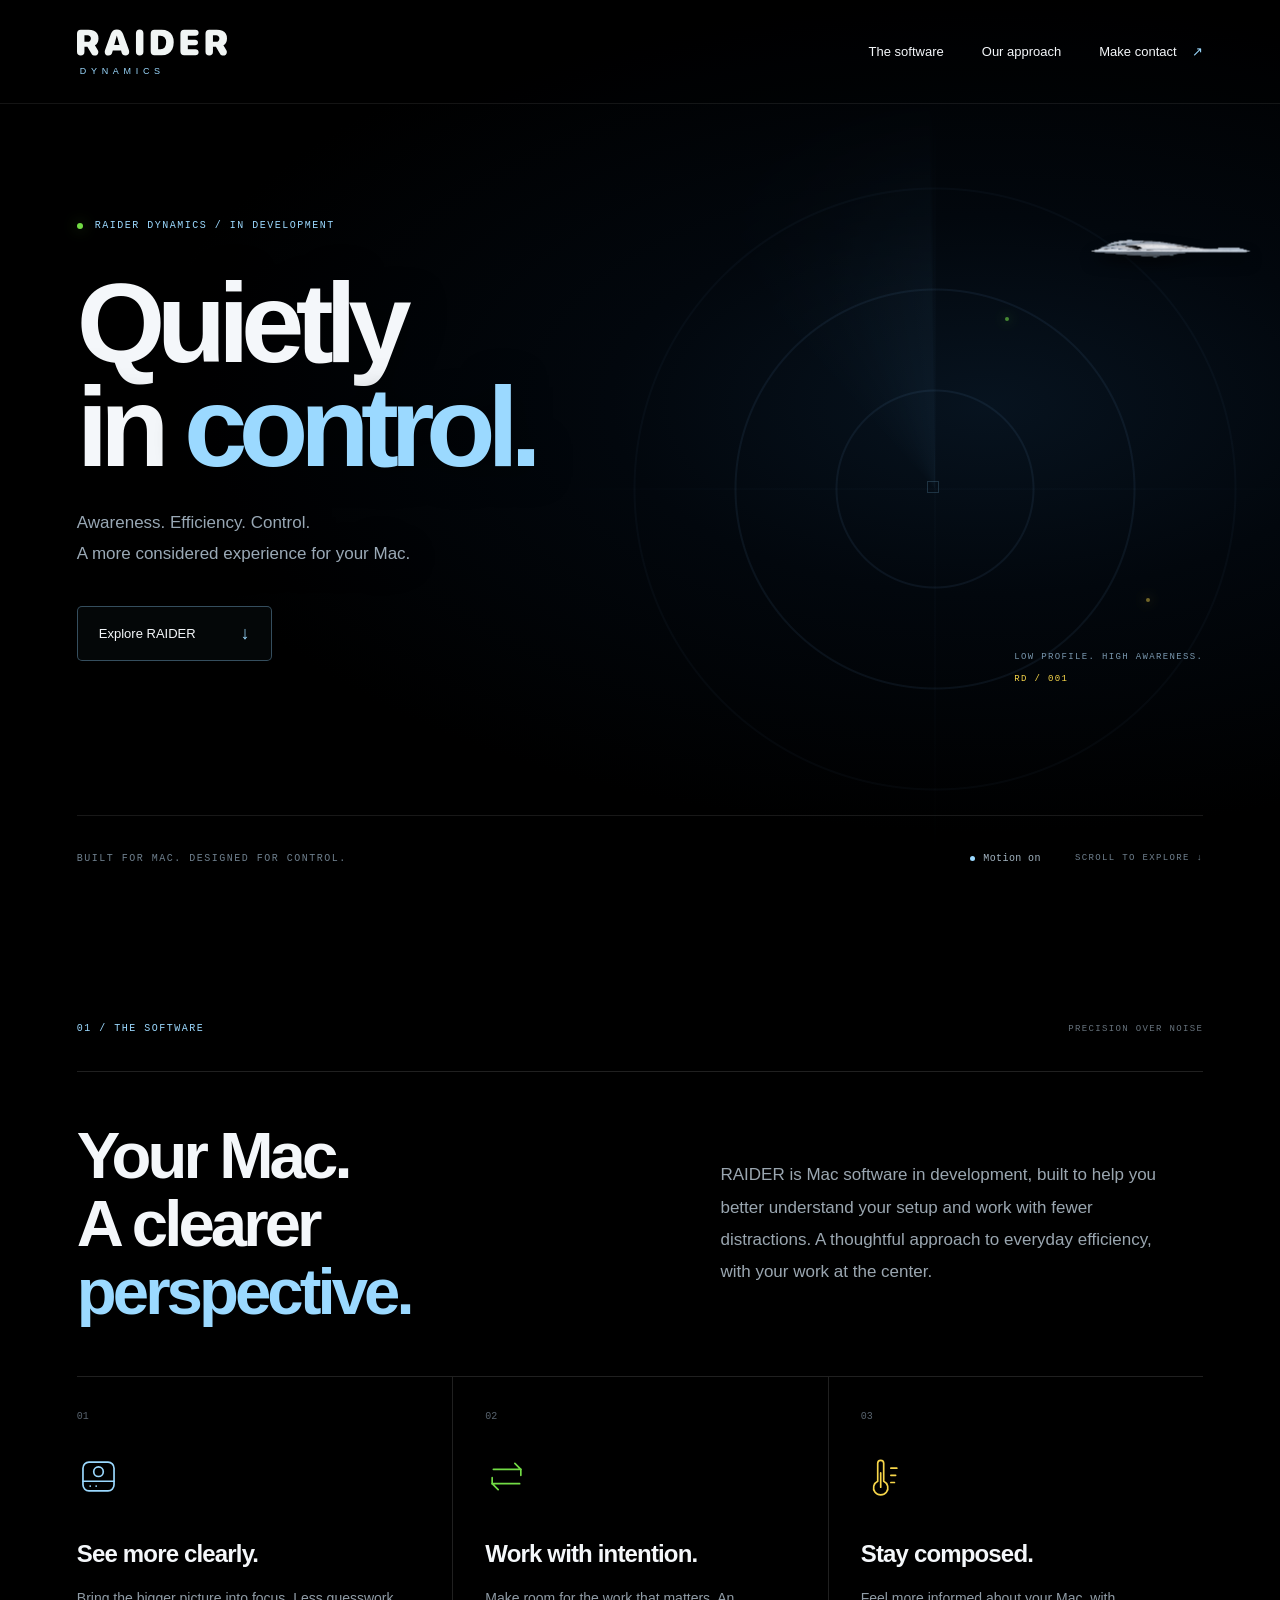
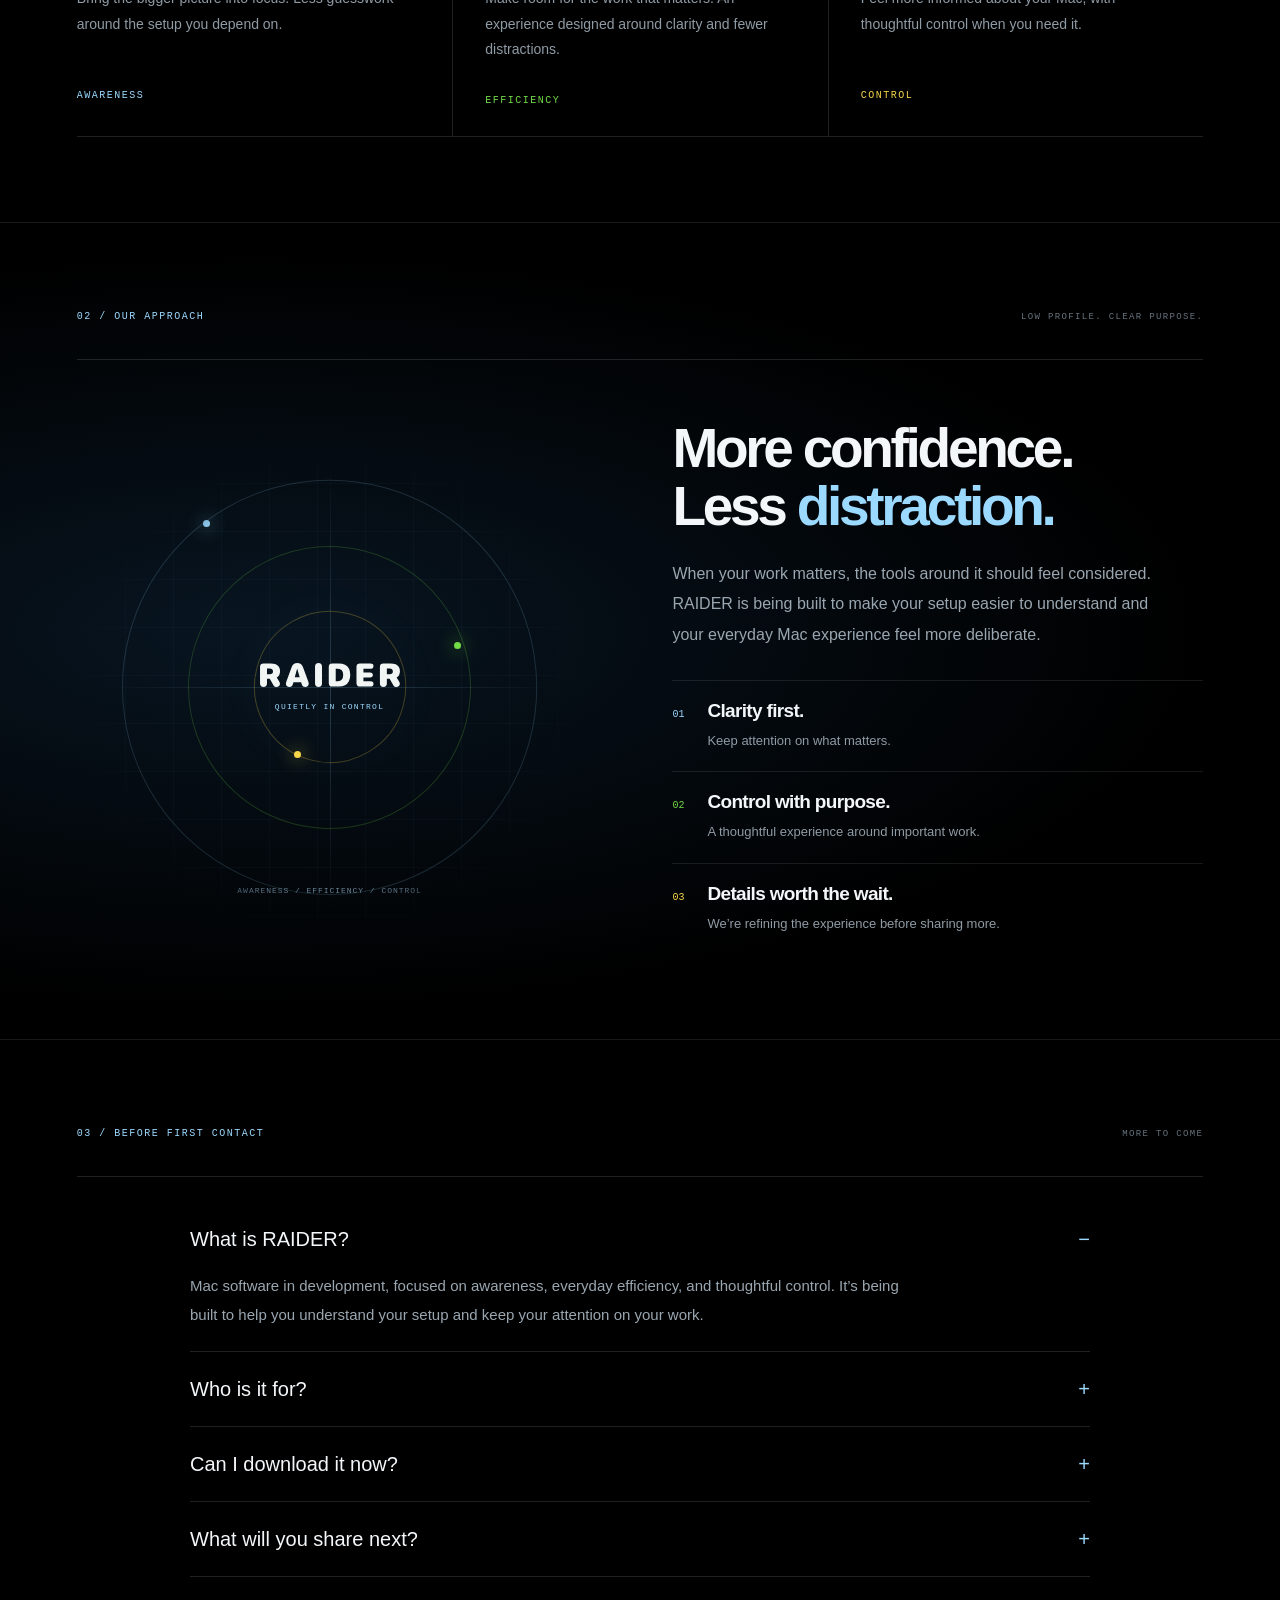
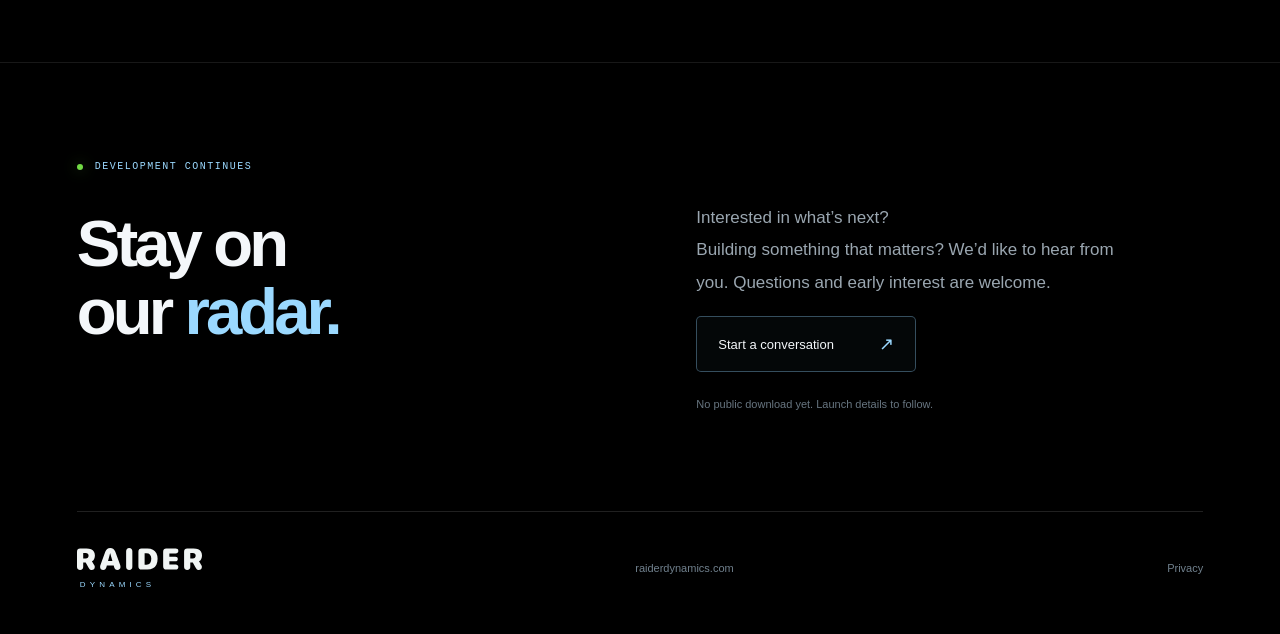
==== commit 018fa367: "Correct ICO bitmap row orientation" ====
--- a/index.html
+++ b/index.html
@@ -1 +1 @@
-<!doctype html><html lang="en"><head><meta charset="utf-8"><meta name="viewport" content="width=device-width,initial-scale=1"><meta name="theme-color" content="#000000"><meta name="description" content="Raider Dynamics. Mac software for a clearer, more efficient everyday experience. Currently in development."><title>Raider Dynamics — Quietly in control.</title><link rel="canonical" href="https://raiderdynamics.com/"><meta property="og:type" content="website"><meta property="og:title" content="Raider Dynamics — Quietly in control."><meta property="og:description" content="Awareness. Efficiency. Control. A more considered Mac experience in development."><meta property="og:url" content="https://raiderdynamics.com/"><meta property="og:image" content="https://raiderdynamics.com/assets/raider-app-logo.png"><meta name="twitter:card" content="summary"><meta name="twitter:image" content="https://raiderdynamics.com/assets/raider-app-logo.png"><link rel="shortcut icon" href="/favicon-v4.ico"><link rel="icon" type="image/png" sizes="32x32" href="/assets/raider-icon-32.png"><link rel="mask-icon" href="/assets/safari-raider.svg" color="#9bd9ff"><link rel="apple-touch-icon" sizes="180x180" href="/assets/raider-icon-180.png?v=3"><link rel="manifest" href="site.webmanifest?v=3"><link rel="stylesheet" href="assets/styles.css?v=payload-22"></head><body><a class="skip" href="#main">Skip to content</a><header><a class="brand" href="#" aria-label="Raider Dynamics home"><img src="assets/raider-wordmark.svg" width="150" height="29" alt="RAIDER"><span>DYNAMICS</span></a><nav aria-label="Main navigation"><a href="#mission">The software</a><a href="#approach">Our approach</a><a href="#contact">Make contact <span>↗</span></a></nav></header><main id="main"><section class="hero"><div class="radar" aria-hidden="true"><div class="rings"></div><div class="sweep"></div><span class="blip b1"></span><span class="blip b2"></span><div class="crosshair"></div></div><div class="aircraft" aria-hidden="true"><canvas class="aircraft-model"></canvas><div class="payload-bay"></div></div><div class="hero-copy"><p class="eyebrow"><span class="status-dot"></span> RAIDER DYNAMICS / IN DEVELOPMENT</p><h1>Quietly<br>in <em>control.</em></h1><p class="intro">Awareness. Efficiency. Control.<br>A more considered experience for your Mac.</p><a class="button" href="#mission">Explore RAIDER <span>↓</span></a></div><div class="flight-note" aria-hidden="true"><span>LOW PROFILE. HIGH AWARENESS.</span><span>RD / 001</span></div><div class="hero-bottom"><span class="mono">BUILT FOR MAC. DESIGNED FOR CONTROL.</span><div class="hero-tools"><button class="motion-control" type="button" aria-pressed="false" aria-label="Pause animation"><span class="motion-indicator" aria-hidden="true"></span><span class="motion-label">Motion on</span></button><span class="scroll">SCROLL TO EXPLORE ↓</span></div></div></section><section class="mission" id="mission"><div class="section-top"><p class="eyebrow">01 / THE SOFTWARE</p><span class="mono">PRECISION OVER NOISE</span></div><div class="mission-intro"><h2>Your Mac.<br>A clearer <span>perspective.</span></h2><p>RAIDER is Mac software in development, built to help you better understand your setup and work with fewer distractions. A thoughtful approach to everyday efficiency, with your work at the center.</p></div><div class="capabilities"><article class="blue"><span class="number">01</span><div class="glyph" aria-hidden="true"><svg viewBox="0 0 36 36" fill="none" stroke="currentColor" stroke-width="1.4" stroke-linecap="round" stroke-linejoin="round"><rect x="5" y="6" width="26" height="24" rx="5"/><path d="M5 22h26M11 26h.1M16 26h.1"/><circle cx="18" cy="14" r="4"/></svg></div><h3>See more clearly.</h3><p>Bring the bigger picture into focus. Less guesswork around the setup you depend on.</p><span class="tag">AWARENESS</span></article><article class="green"><span class="number">02</span><div class="glyph" aria-hidden="true"><svg viewBox="0 0 36 36" fill="none" stroke="currentColor" stroke-width="1.4" stroke-linecap="round" stroke-linejoin="round"><path d="M7 12h23l-5-5M29 24H6l5 5"/><path d="M30 12v5M6 24v-5"/></svg></div><h3>Work with intention.</h3><p>Make room for the work that matters. An experience designed around clarity and fewer distractions.</p><span class="tag">EFFICIENCY</span></article><article class="yellow"><span class="number">03</span><div class="glyph" aria-hidden="true"><svg viewBox="0 0 36 36" fill="none" stroke="currentColor" stroke-width="1.4" stroke-linecap="round" stroke-linejoin="round"><path d="M19 7v15a6 6 0 1 1-5 0V7a2.5 2.5 0 0 1 5 0Z"/><path d="M25 11h5M25 17h4M25 23h3M16.5 15v12"/></svg></div><h3>Stay composed.</h3><p>Feel more informed about your Mac, with thoughtful control when you need it.</p><span class="tag">CONTROL</span></article></div></section><section class="approach" id="approach"><div class="section-top"><p class="eyebrow">02 / OUR APPROACH</p><span class="mono">LOW PROFILE. CLEAR PURPOSE.</span></div><div class="approach-grid"><div class="signal-art" aria-hidden="true"><div class="signal-orbit orbit-one"></div><div class="signal-orbit orbit-two"></div><div class="signal-orbit orbit-three"></div><div class="signal-core"><img src="assets/raider-wordmark.svg" width="140" height="27" alt=""><small>QUIETLY IN CONTROL</small></div><i class="signal-point point-blue"></i><i class="signal-point point-green"></i><i class="signal-point point-yellow"></i><span class="signal-caption">AWARENESS / EFFICIENCY / CONTROL</span></div><div class="approach-copy"><h2>More confidence.<br>Less <span>distraction.</span></h2><p>When your work matters, the tools around it should feel considered. RAIDER is being built to make your setup easier to understand and your everyday Mac experience feel more deliberate.</p><div class="principles"><article><span>01</span><div><h3>Clarity first.</h3><p>Keep attention on what matters.</p></div></article><article><span>02</span><div><h3>Control with purpose.</h3><p>A thoughtful experience around important work.</p></div></article><article><span>03</span><div><h3>Details worth the wait.</h3><p>We’re refining the experience before sharing more.</p></div></article></div></div></div></section><section class="questions"><div class="section-top"><p class="eyebrow">03 / BEFORE FIRST CONTACT</p><span class="mono">MORE TO COME</span></div><div class="faq-list"><details open><summary>What is RAIDER?</summary><p>Mac software in development, focused on awareness, everyday efficiency, and thoughtful control. It’s being built to help you understand your setup and keep your attention on your work.</p></details><details><summary>Who is it for?</summary><p>People who rely on a Mac for creative projects and everyday work, and want a more considered experience around the tools they use.</p></details><details><summary>Can I download it now?</summary><p>Not yet. RAIDER is still in development. There is no public download or announced release date. Get in touch if you’d like to express early interest.</p></details><details><summary>What will you share next?</summary><p>Product previews, compatibility, and availability when they’re ready. For now, development continues behind the scenes.</p></details></div></section><section class="contact" id="contact"><div><p class="eyebrow"><span class="status-dot"></span> DEVELOPMENT CONTINUES</p><h2>Stay on<br>our <span>radar.</span></h2></div><div class="contact-copy"><p>Interested in what’s next?<br>Building something that matters? We’d like to hear from you. Questions and early interest are welcome.</p><a class="button" href="mailto:gdizz00@mac.com?subject=Raider%20Dynamics">Start a conversation <span>↗</span></a><p class="small">No public download yet. Launch details to follow.</p></div></section></main><footer><a class="brand" href="#"><img src="assets/raider-wordmark.svg" width="125" height="24" alt="RAIDER"><span>DYNAMICS</span></a><span>raiderdynamics.com</span><a href="privacy.html">Privacy</a></footer><script src="assets/aircraft.js?v=payload-22"></script><script src="assets/site.js?v=payload-22" defer></script></body></html>
+<!doctype html><html lang="en"><head><meta charset="utf-8"><meta name="viewport" content="width=device-width,initial-scale=1"><meta name="theme-color" content="#000000"><meta name="description" content="Raider Dynamics. Mac software for a clearer, more efficient everyday experience. Currently in development."><title>Raider Dynamics — Quietly in control.</title><link rel="canonical" href="https://raiderdynamics.com/"><meta property="og:type" content="website"><meta property="og:title" content="Raider Dynamics — Quietly in control."><meta property="og:description" content="Awareness. Efficiency. Control. A more considered Mac experience in development."><meta property="og:url" content="https://raiderdynamics.com/"><meta property="og:image" content="https://raiderdynamics.com/assets/raider-app-logo.png"><meta name="twitter:card" content="summary"><meta name="twitter:image" content="https://raiderdynamics.com/assets/raider-app-logo.png"><link rel="shortcut icon" href="/favicon-v5.ico"><link rel="icon" type="image/png" sizes="32x32" href="/assets/raider-icon-32.png"><link rel="mask-icon" href="/assets/safari-raider.svg" color="#9bd9ff"><link rel="apple-touch-icon" sizes="180x180" href="/assets/raider-icon-180.png?v=3"><link rel="manifest" href="site.webmanifest?v=3"><link rel="stylesheet" href="assets/styles.css?v=payload-22"></head><body><a class="skip" href="#main">Skip to content</a><header><a class="brand" href="#" aria-label="Raider Dynamics home"><img src="assets/raider-wordmark.svg" width="150" height="29" alt="RAIDER"><span>DYNAMICS</span></a><nav aria-label="Main navigation"><a href="#mission">The software</a><a href="#approach">Our approach</a><a href="#contact">Make contact <span>↗</span></a></nav></header><main id="main"><section class="hero"><div class="radar" aria-hidden="true"><div class="rings"></div><div class="sweep"></div><span class="blip b1"></span><span class="blip b2"></span><div class="crosshair"></div></div><div class="aircraft" aria-hidden="true"><canvas class="aircraft-model"></canvas><div class="payload-bay"></div></div><div class="hero-copy"><p class="eyebrow"><span class="status-dot"></span> RAIDER DYNAMICS / IN DEVELOPMENT</p><h1>Quietly<br>in <em>control.</em></h1><p class="intro">Awareness. Efficiency. Control.<br>A more considered experience for your Mac.</p><a class="button" href="#mission">Explore RAIDER <span>↓</span></a></div><div class="flight-note" aria-hidden="true"><span>LOW PROFILE. HIGH AWARENESS.</span><span>RD / 001</span></div><div class="hero-bottom"><span class="mono">BUILT FOR MAC. DESIGNED FOR CONTROL.</span><div class="hero-tools"><button class="motion-control" type="button" aria-pressed="false" aria-label="Pause animation"><span class="motion-indicator" aria-hidden="true"></span><span class="motion-label">Motion on</span></button><span class="scroll">SCROLL TO EXPLORE ↓</span></div></div></section><section class="mission" id="mission"><div class="section-top"><p class="eyebrow">01 / THE SOFTWARE</p><span class="mono">PRECISION OVER NOISE</span></div><div class="mission-intro"><h2>Your Mac.<br>A clearer <span>perspective.</span></h2><p>RAIDER is Mac software in development, built to help you better understand your setup and work with fewer distractions. A thoughtful approach to everyday efficiency, with your work at the center.</p></div><div class="capabilities"><article class="blue"><span class="number">01</span><div class="glyph" aria-hidden="true"><svg viewBox="0 0 36 36" fill="none" stroke="currentColor" stroke-width="1.4" stroke-linecap="round" stroke-linejoin="round"><rect x="5" y="6" width="26" height="24" rx="5"/><path d="M5 22h26M11 26h.1M16 26h.1"/><circle cx="18" cy="14" r="4"/></svg></div><h3>See more clearly.</h3><p>Bring the bigger picture into focus. Less guesswork around the setup you depend on.</p><span class="tag">AWARENESS</span></article><article class="green"><span class="number">02</span><div class="glyph" aria-hidden="true"><svg viewBox="0 0 36 36" fill="none" stroke="currentColor" stroke-width="1.4" stroke-linecap="round" stroke-linejoin="round"><path d="M7 12h23l-5-5M29 24H6l5 5"/><path d="M30 12v5M6 24v-5"/></svg></div><h3>Work with intention.</h3><p>Make room for the work that matters. An experience designed around clarity and fewer distractions.</p><span class="tag">EFFICIENCY</span></article><article class="yellow"><span class="number">03</span><div class="glyph" aria-hidden="true"><svg viewBox="0 0 36 36" fill="none" stroke="currentColor" stroke-width="1.4" stroke-linecap="round" stroke-linejoin="round"><path d="M19 7v15a6 6 0 1 1-5 0V7a2.5 2.5 0 0 1 5 0Z"/><path d="M25 11h5M25 17h4M25 23h3M16.5 15v12"/></svg></div><h3>Stay composed.</h3><p>Feel more informed about your Mac, with thoughtful control when you need it.</p><span class="tag">CONTROL</span></article></div></section><section class="approach" id="approach"><div class="section-top"><p class="eyebrow">02 / OUR APPROACH</p><span class="mono">LOW PROFILE. CLEAR PURPOSE.</span></div><div class="approach-grid"><div class="signal-art" aria-hidden="true"><div class="signal-orbit orbit-one"></div><div class="signal-orbit orbit-two"></div><div class="signal-orbit orbit-three"></div><div class="signal-core"><img src="assets/raider-wordmark.svg" width="140" height="27" alt=""><small>QUIETLY IN CONTROL</small></div><i class="signal-point point-blue"></i><i class="signal-point point-green"></i><i class="signal-point point-yellow"></i><span class="signal-caption">AWARENESS / EFFICIENCY / CONTROL</span></div><div class="approach-copy"><h2>More confidence.<br>Less <span>distraction.</span></h2><p>When your work matters, the tools around it should feel considered. RAIDER is being built to make your setup easier to understand and your everyday Mac experience feel more deliberate.</p><div class="principles"><article><span>01</span><div><h3>Clarity first.</h3><p>Keep attention on what matters.</p></div></article><article><span>02</span><div><h3>Control with purpose.</h3><p>A thoughtful experience around important work.</p></div></article><article><span>03</span><div><h3>Details worth the wait.</h3><p>We’re refining the experience before sharing more.</p></div></article></div></div></div></section><section class="questions"><div class="section-top"><p class="eyebrow">03 / BEFORE FIRST CONTACT</p><span class="mono">MORE TO COME</span></div><div class="faq-list"><details open><summary>What is RAIDER?</summary><p>Mac software in development, focused on awareness, everyday efficiency, and thoughtful control. It’s being built to help you understand your setup and keep your attention on your work.</p></details><details><summary>Who is it for?</summary><p>People who rely on a Mac for creative projects and everyday work, and want a more considered experience around the tools they use.</p></details><details><summary>Can I download it now?</summary><p>Not yet. RAIDER is still in development. There is no public download or announced release date. Get in touch if you’d like to express early interest.</p></details><details><summary>What will you share next?</summary><p>Product previews, compatibility, and availability when they’re ready. For now, development continues behind the scenes.</p></details></div></section><section class="contact" id="contact"><div><p class="eyebrow"><span class="status-dot"></span> DEVELOPMENT CONTINUES</p><h2>Stay on<br>our <span>radar.</span></h2></div><div class="contact-copy"><p>Interested in what’s next?<br>Building something that matters? We’d like to hear from you. Questions and early interest are welcome.</p><a class="button" href="mailto:gdizz00@mac.com?subject=Raider%20Dynamics">Start a conversation <span>↗</span></a><p class="small">No public download yet. Launch details to follow.</p></div></section></main><footer><a class="brand" href="#"><img src="assets/raider-wordmark.svg" width="125" height="24" alt="RAIDER"><span>DYNAMICS</span></a><span>raiderdynamics.com</span><a href="privacy.html">Privacy</a></footer><script src="assets/aircraft.js?v=payload-22"></script><script src="assets/site.js?v=payload-22" defer></script></body></html>
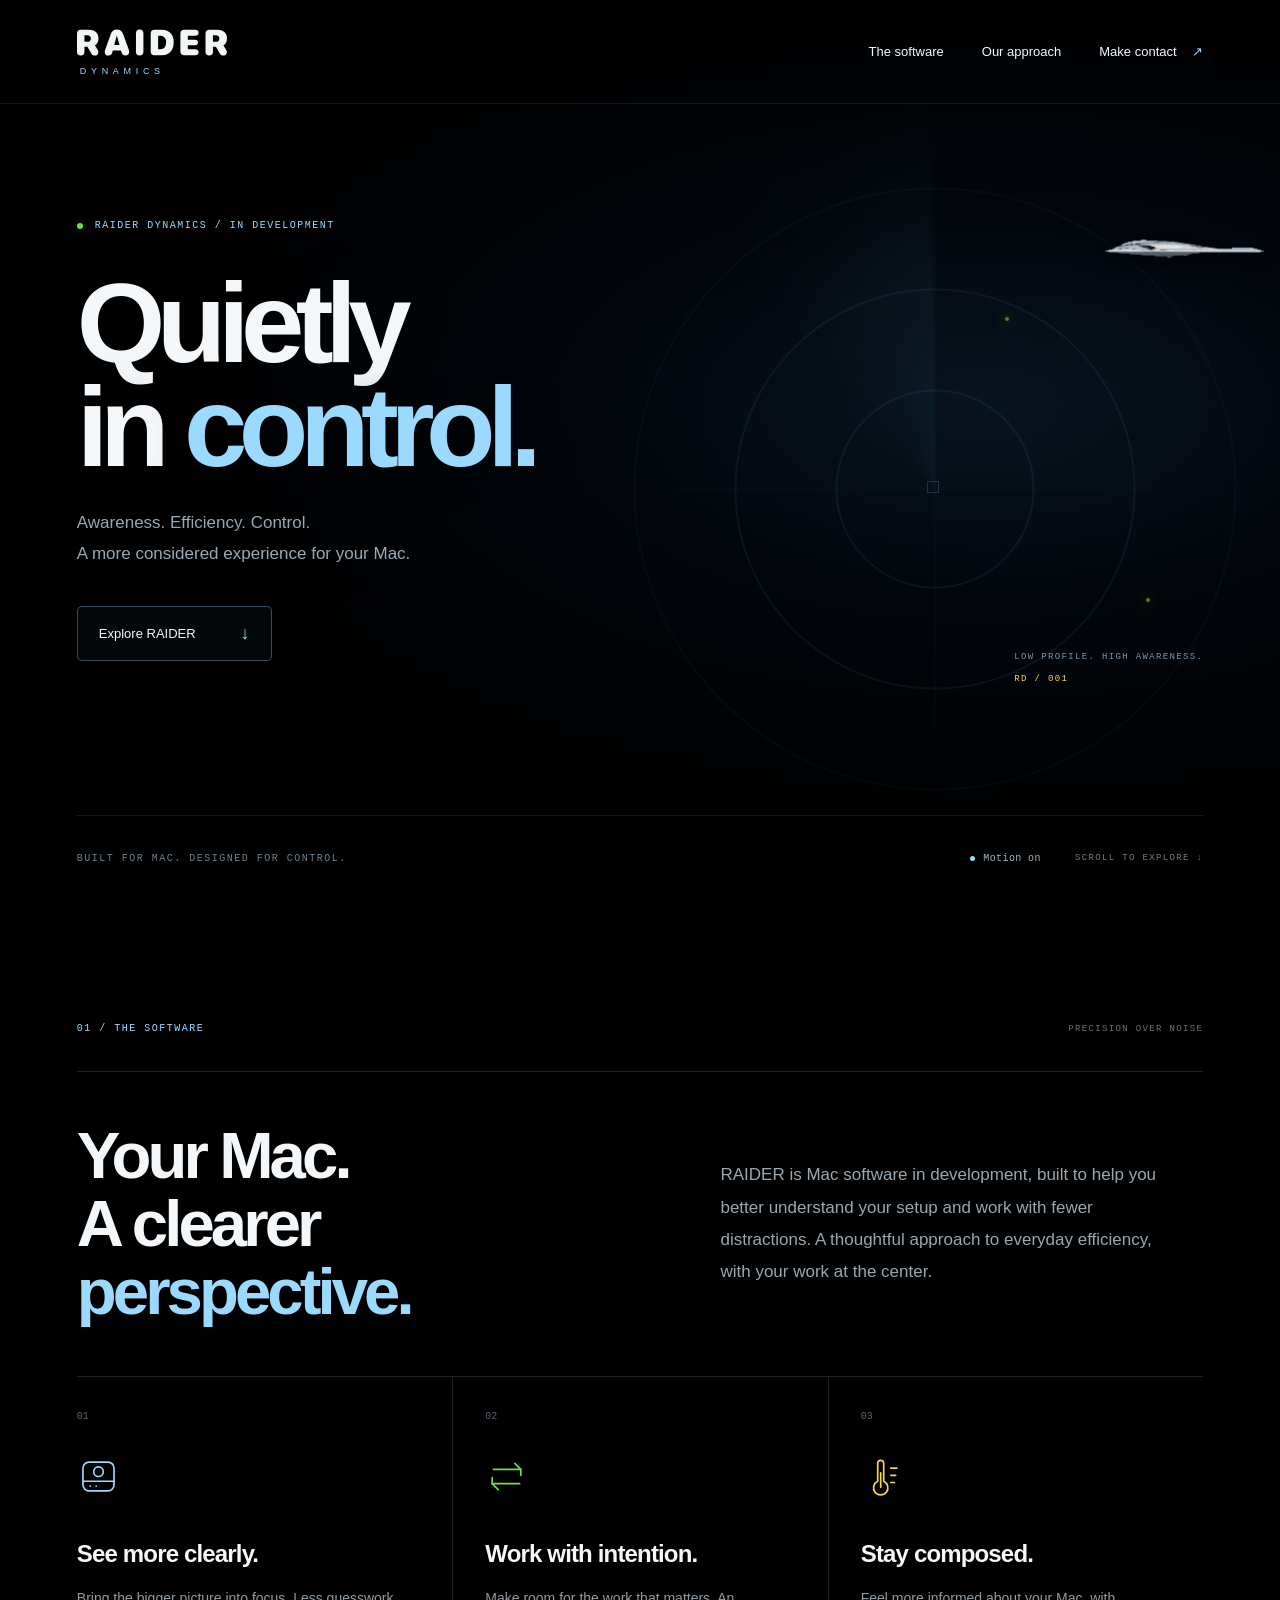
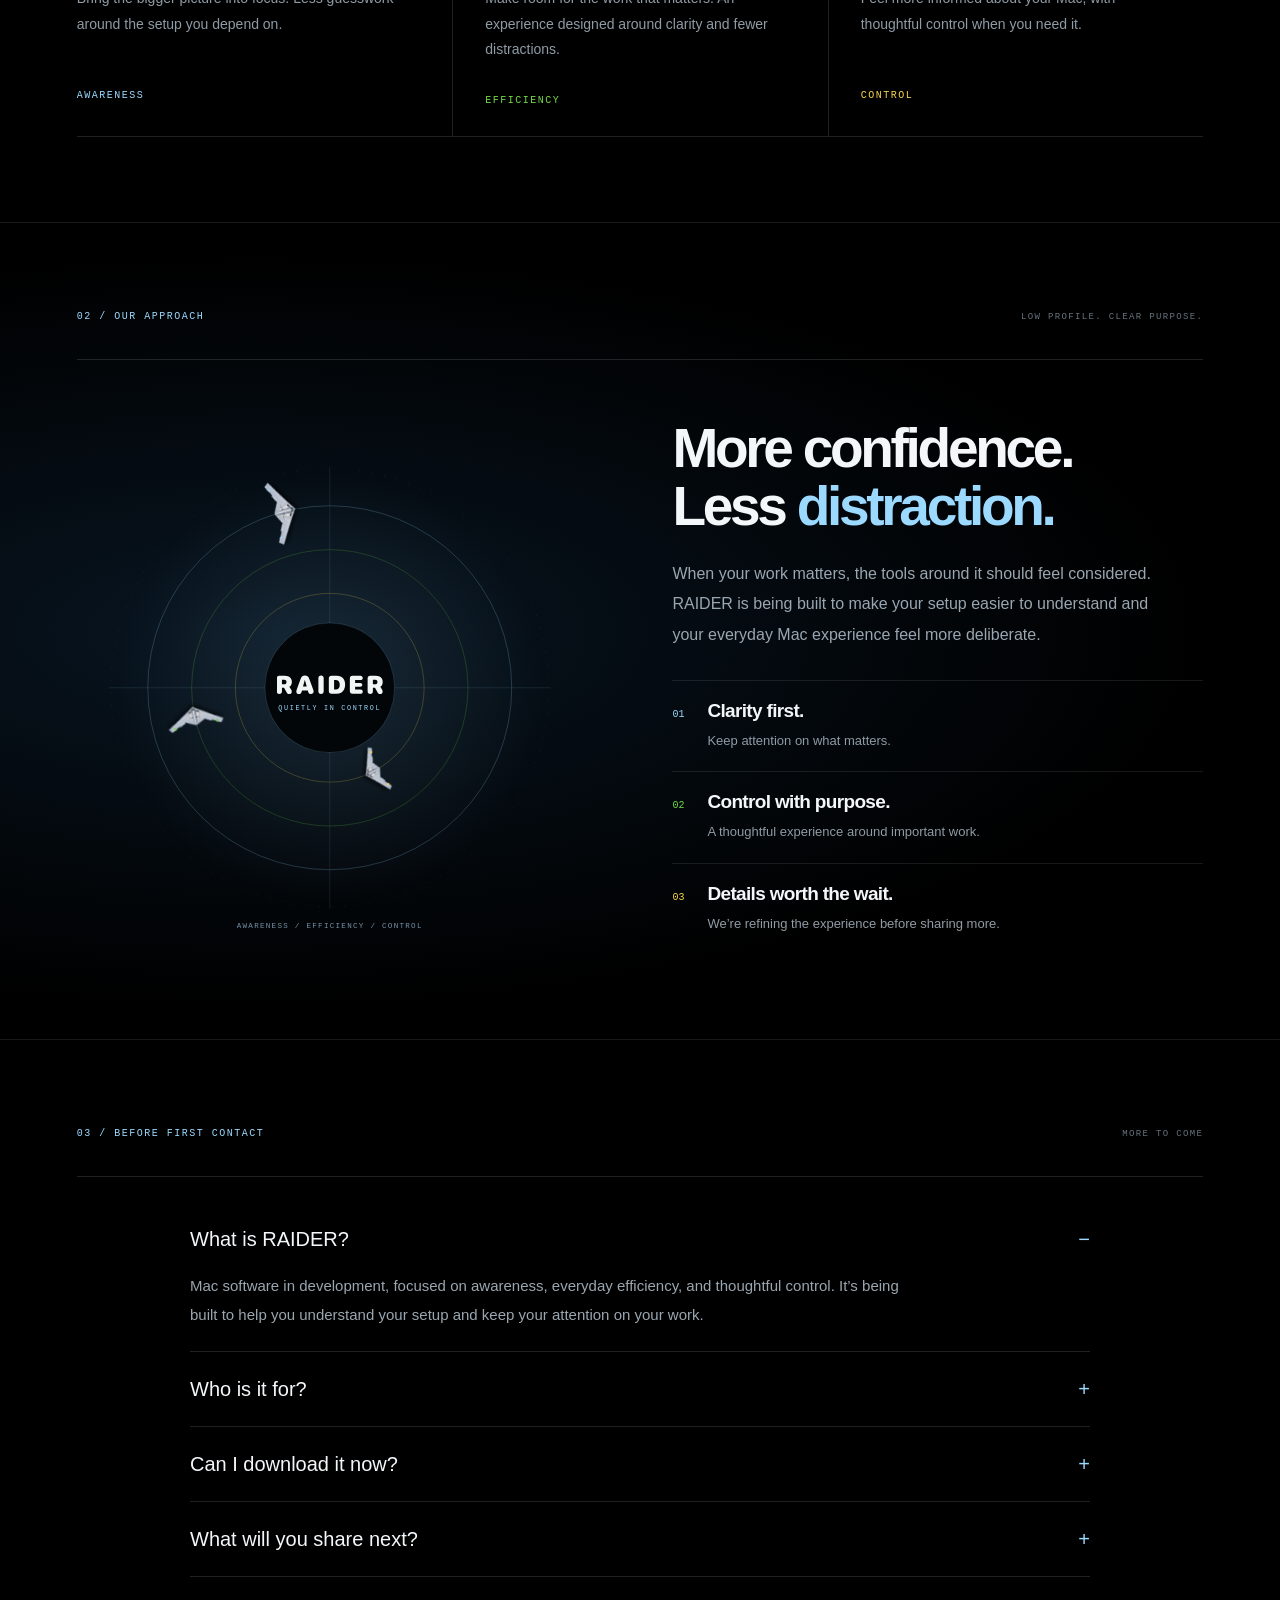
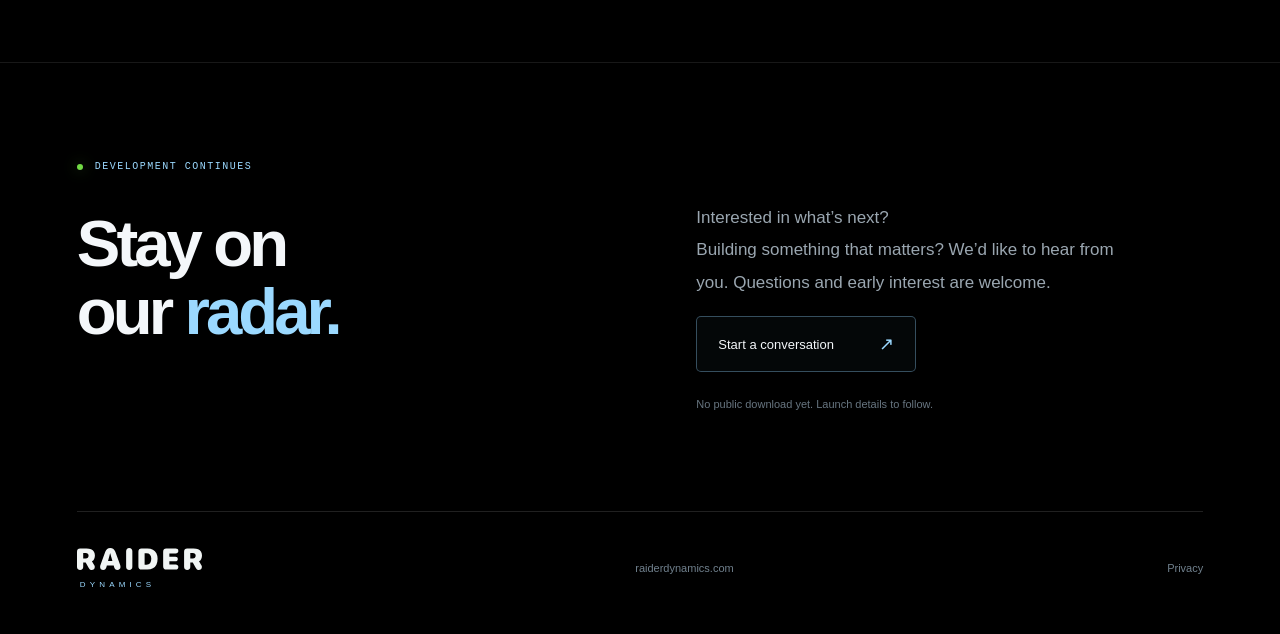
==== commit 7cc033fe: "Adapt Noctis orbital motion into B21 approach animation" ====
--- a/index.html
+++ b/index.html
@@ -1 +1 @@
-<!doctype html><html lang="en"><head><meta charset="utf-8"><meta name="viewport" content="width=device-width,initial-scale=1"><meta name="theme-color" content="#000000"><meta name="description" content="Raider Dynamics. Mac software for a clearer, more efficient everyday experience. Currently in development."><title>Raider Dynamics — Quietly in control.</title><link rel="canonical" href="https://raiderdynamics.com/"><meta property="og:type" content="website"><meta property="og:title" content="Raider Dynamics — Quietly in control."><meta property="og:description" content="Awareness. Efficiency. Control. A more considered Mac experience in development."><meta property="og:url" content="https://raiderdynamics.com/"><meta property="og:image" content="https://raiderdynamics.com/assets/raider-app-logo.png"><meta name="twitter:card" content="summary"><meta name="twitter:image" content="https://raiderdynamics.com/assets/raider-app-logo.png"><link rel="shortcut icon" href="/favicon-v5.ico"><link rel="icon" type="image/png" sizes="32x32" href="/assets/raider-icon-32.png"><link rel="mask-icon" href="/assets/safari-raider.svg" color="#9bd9ff"><link rel="apple-touch-icon" sizes="180x180" href="/assets/raider-icon-180.png?v=3"><link rel="manifest" href="site.webmanifest?v=3"><link rel="stylesheet" href="assets/styles.css?v=payload-22"></head><body><a class="skip" href="#main">Skip to content</a><header><a class="brand" href="#" aria-label="Raider Dynamics home"><img src="assets/raider-wordmark.svg" width="150" height="29" alt="RAIDER"><span>DYNAMICS</span></a><nav aria-label="Main navigation"><a href="#mission">The software</a><a href="#approach">Our approach</a><a href="#contact">Make contact <span>↗</span></a></nav></header><main id="main"><section class="hero"><div class="radar" aria-hidden="true"><div class="rings"></div><div class="sweep"></div><span class="blip b1"></span><span class="blip b2"></span><div class="crosshair"></div></div><div class="aircraft" aria-hidden="true"><canvas class="aircraft-model"></canvas><div class="payload-bay"></div></div><div class="hero-copy"><p class="eyebrow"><span class="status-dot"></span> RAIDER DYNAMICS / IN DEVELOPMENT</p><h1>Quietly<br>in <em>control.</em></h1><p class="intro">Awareness. Efficiency. Control.<br>A more considered experience for your Mac.</p><a class="button" href="#mission">Explore RAIDER <span>↓</span></a></div><div class="flight-note" aria-hidden="true"><span>LOW PROFILE. HIGH AWARENESS.</span><span>RD / 001</span></div><div class="hero-bottom"><span class="mono">BUILT FOR MAC. DESIGNED FOR CONTROL.</span><div class="hero-tools"><button class="motion-control" type="button" aria-pressed="false" aria-label="Pause animation"><span class="motion-indicator" aria-hidden="true"></span><span class="motion-label">Motion on</span></button><span class="scroll">SCROLL TO EXPLORE ↓</span></div></div></section><section class="mission" id="mission"><div class="section-top"><p class="eyebrow">01 / THE SOFTWARE</p><span class="mono">PRECISION OVER NOISE</span></div><div class="mission-intro"><h2>Your Mac.<br>A clearer <span>perspective.</span></h2><p>RAIDER is Mac software in development, built to help you better understand your setup and work with fewer distractions. A thoughtful approach to everyday efficiency, with your work at the center.</p></div><div class="capabilities"><article class="blue"><span class="number">01</span><div class="glyph" aria-hidden="true"><svg viewBox="0 0 36 36" fill="none" stroke="currentColor" stroke-width="1.4" stroke-linecap="round" stroke-linejoin="round"><rect x="5" y="6" width="26" height="24" rx="5"/><path d="M5 22h26M11 26h.1M16 26h.1"/><circle cx="18" cy="14" r="4"/></svg></div><h3>See more clearly.</h3><p>Bring the bigger picture into focus. Less guesswork around the setup you depend on.</p><span class="tag">AWARENESS</span></article><article class="green"><span class="number">02</span><div class="glyph" aria-hidden="true"><svg viewBox="0 0 36 36" fill="none" stroke="currentColor" stroke-width="1.4" stroke-linecap="round" stroke-linejoin="round"><path d="M7 12h23l-5-5M29 24H6l5 5"/><path d="M30 12v5M6 24v-5"/></svg></div><h3>Work with intention.</h3><p>Make room for the work that matters. An experience designed around clarity and fewer distractions.</p><span class="tag">EFFICIENCY</span></article><article class="yellow"><span class="number">03</span><div class="glyph" aria-hidden="true"><svg viewBox="0 0 36 36" fill="none" stroke="currentColor" stroke-width="1.4" stroke-linecap="round" stroke-linejoin="round"><path d="M19 7v15a6 6 0 1 1-5 0V7a2.5 2.5 0 0 1 5 0Z"/><path d="M25 11h5M25 17h4M25 23h3M16.5 15v12"/></svg></div><h3>Stay composed.</h3><p>Feel more informed about your Mac, with thoughtful control when you need it.</p><span class="tag">CONTROL</span></article></div></section><section class="approach" id="approach"><div class="section-top"><p class="eyebrow">02 / OUR APPROACH</p><span class="mono">LOW PROFILE. CLEAR PURPOSE.</span></div><div class="approach-grid"><div class="signal-art" aria-hidden="true"><div class="signal-orbit orbit-one"></div><div class="signal-orbit orbit-two"></div><div class="signal-orbit orbit-three"></div><div class="signal-core"><img src="assets/raider-wordmark.svg" width="140" height="27" alt=""><small>QUIETLY IN CONTROL</small></div><i class="signal-point point-blue"></i><i class="signal-point point-green"></i><i class="signal-point point-yellow"></i><span class="signal-caption">AWARENESS / EFFICIENCY / CONTROL</span></div><div class="approach-copy"><h2>More confidence.<br>Less <span>distraction.</span></h2><p>When your work matters, the tools around it should feel considered. RAIDER is being built to make your setup easier to understand and your everyday Mac experience feel more deliberate.</p><div class="principles"><article><span>01</span><div><h3>Clarity first.</h3><p>Keep attention on what matters.</p></div></article><article><span>02</span><div><h3>Control with purpose.</h3><p>A thoughtful experience around important work.</p></div></article><article><span>03</span><div><h3>Details worth the wait.</h3><p>We’re refining the experience before sharing more.</p></div></article></div></div></div></section><section class="questions"><div class="section-top"><p class="eyebrow">03 / BEFORE FIRST CONTACT</p><span class="mono">MORE TO COME</span></div><div class="faq-list"><details open><summary>What is RAIDER?</summary><p>Mac software in development, focused on awareness, everyday efficiency, and thoughtful control. It’s being built to help you understand your setup and keep your attention on your work.</p></details><details><summary>Who is it for?</summary><p>People who rely on a Mac for creative projects and everyday work, and want a more considered experience around the tools they use.</p></details><details><summary>Can I download it now?</summary><p>Not yet. RAIDER is still in development. There is no public download or announced release date. Get in touch if you’d like to express early interest.</p></details><details><summary>What will you share next?</summary><p>Product previews, compatibility, and availability when they’re ready. For now, development continues behind the scenes.</p></details></div></section><section class="contact" id="contact"><div><p class="eyebrow"><span class="status-dot"></span> DEVELOPMENT CONTINUES</p><h2>Stay on<br>our <span>radar.</span></h2></div><div class="contact-copy"><p>Interested in what’s next?<br>Building something that matters? We’d like to hear from you. Questions and early interest are welcome.</p><a class="button" href="mailto:gdizz00@mac.com?subject=Raider%20Dynamics">Start a conversation <span>↗</span></a><p class="small">No public download yet. Launch details to follow.</p></div></section></main><footer><a class="brand" href="#"><img src="assets/raider-wordmark.svg" width="125" height="24" alt="RAIDER"><span>DYNAMICS</span></a><span>raiderdynamics.com</span><a href="privacy.html">Privacy</a></footer><script src="assets/aircraft.js?v=payload-22"></script><script src="assets/site.js?v=payload-22" defer></script></body></html>
+<!doctype html><html lang="en"><head><meta charset="utf-8"><meta name="viewport" content="width=device-width,initial-scale=1"><meta name="theme-color" content="#000000"><meta name="description" content="Raider Dynamics. Mac software for a clearer, more efficient everyday experience. Currently in development."><title>Raider Dynamics — Quietly in control.</title><link rel="canonical" href="https://raiderdynamics.com/"><meta property="og:type" content="website"><meta property="og:title" content="Raider Dynamics — Quietly in control."><meta property="og:description" content="Awareness. Efficiency. Control. A more considered Mac experience in development."><meta property="og:url" content="https://raiderdynamics.com/"><meta property="og:image" content="https://raiderdynamics.com/assets/raider-app-logo.png"><meta name="twitter:card" content="summary"><meta name="twitter:image" content="https://raiderdynamics.com/assets/raider-app-logo.png"><link rel="shortcut icon" href="/favicon-v5.ico"><link rel="icon" type="image/png" sizes="32x32" href="/assets/raider-icon-32.png"><link rel="mask-icon" href="/assets/safari-raider.svg" color="#9bd9ff"><link rel="apple-touch-icon" sizes="180x180" href="/assets/raider-icon-180.png?v=3"><link rel="manifest" href="site.webmanifest?v=3"><link rel="stylesheet" href="assets/styles.css?v=approach-23"></head><body><a class="skip" href="#main">Skip to content</a><header><a class="brand" href="#" aria-label="Raider Dynamics home"><img src="assets/raider-wordmark.svg" width="150" height="29" alt="RAIDER"><span>DYNAMICS</span></a><nav aria-label="Main navigation"><a href="#mission">The software</a><a href="#approach">Our approach</a><a href="#contact">Make contact <span>↗</span></a></nav></header><main id="main"><section class="hero"><div class="radar" aria-hidden="true"><div class="rings"></div><div class="sweep"></div><span class="blip b1"></span><span class="blip b2"></span><div class="crosshair"></div></div><div class="aircraft" aria-hidden="true"><canvas class="aircraft-model"></canvas><div class="payload-bay"></div></div><div class="hero-copy"><p class="eyebrow"><span class="status-dot"></span> RAIDER DYNAMICS / IN DEVELOPMENT</p><h1>Quietly<br>in <em>control.</em></h1><p class="intro">Awareness. Efficiency. Control.<br>A more considered experience for your Mac.</p><a class="button" href="#mission">Explore RAIDER <span>↓</span></a></div><div class="flight-note" aria-hidden="true"><span>LOW PROFILE. HIGH AWARENESS.</span><span>RD / 001</span></div><div class="hero-bottom"><span class="mono">BUILT FOR MAC. DESIGNED FOR CONTROL.</span><div class="hero-tools"><button class="motion-control" type="button" aria-pressed="false" aria-label="Pause animation"><span class="motion-indicator" aria-hidden="true"></span><span class="motion-label">Motion on</span></button><span class="scroll">SCROLL TO EXPLORE ↓</span></div></div></section><section class="mission" id="mission"><div class="section-top"><p class="eyebrow">01 / THE SOFTWARE</p><span class="mono">PRECISION OVER NOISE</span></div><div class="mission-intro"><h2>Your Mac.<br>A clearer <span>perspective.</span></h2><p>RAIDER is Mac software in development, built to help you better understand your setup and work with fewer distractions. A thoughtful approach to everyday efficiency, with your work at the center.</p></div><div class="capabilities"><article class="blue"><span class="number">01</span><div class="glyph" aria-hidden="true"><svg viewBox="0 0 36 36" fill="none" stroke="currentColor" stroke-width="1.4" stroke-linecap="round" stroke-linejoin="round"><rect x="5" y="6" width="26" height="24" rx="5"/><path d="M5 22h26M11 26h.1M16 26h.1"/><circle cx="18" cy="14" r="4"/></svg></div><h3>See more clearly.</h3><p>Bring the bigger picture into focus. Less guesswork around the setup you depend on.</p><span class="tag">AWARENESS</span></article><article class="green"><span class="number">02</span><div class="glyph" aria-hidden="true"><svg viewBox="0 0 36 36" fill="none" stroke="currentColor" stroke-width="1.4" stroke-linecap="round" stroke-linejoin="round"><path d="M7 12h23l-5-5M29 24H6l5 5"/><path d="M30 12v5M6 24v-5"/></svg></div><h3>Work with intention.</h3><p>Make room for the work that matters. An experience designed around clarity and fewer distractions.</p><span class="tag">EFFICIENCY</span></article><article class="yellow"><span class="number">03</span><div class="glyph" aria-hidden="true"><svg viewBox="0 0 36 36" fill="none" stroke="currentColor" stroke-width="1.4" stroke-linecap="round" stroke-linejoin="round"><path d="M19 7v15a6 6 0 1 1-5 0V7a2.5 2.5 0 0 1 5 0Z"/><path d="M25 11h5M25 17h4M25 23h3M16.5 15v12"/></svg></div><h3>Stay composed.</h3><p>Feel more informed about your Mac, with thoughtful control when you need it.</p><span class="tag">CONTROL</span></article></div></section><section class="approach" id="approach"><div class="section-top"><p class="eyebrow">02 / OUR APPROACH</p><span class="mono">LOW PROFILE. CLEAR PURPOSE.</span></div><div class="approach-grid"><div class="signal-art" aria-hidden="true"><svg class="approach-flight" viewBox="0 0 600 600" xmlns="http://www.w3.org/2000/svg"><defs><radialGradient id="rd-flight-glow"><stop stop-color="#9bd9ff" stop-opacity=".12"/><stop offset="1" stop-color="#9bd9ff" stop-opacity="0"/></radialGradient><filter id="rd-flight-shadow" x="-50%" y="-100%" width="200%" height="300%"><feDropShadow dx="0" dy="3" stdDeviation="3" flood-color="#000" flood-opacity=".8"/></filter></defs><circle cx="300" cy="300" r="255" fill="url(#rd-flight-glow)"/><g stroke="#9bd9ff" stroke-opacity=".13" stroke-width="1"><path d="M300 38V562M38 300H562"/><circle cx="300" cy="300" r="260" fill="none" stroke-dasharray="1 14"/></g><path d="M 412 300 A 112 112 0 1 1 188 300 A 112 112 0 1 1 412 300" fill="none" stroke="#f7d64a" stroke-opacity=".25" stroke-width="1"/><g class="approach-airframe" data-flight="1"><animateMotion dur="18s" begin="-3s" repeatCount="indefinite" calcMode="paced" rotate="auto" path="M 412 300 A 112 112 0 1 1 188 300 A 112 112 0 1 1 412 300"/><g transform="rotate(-90)" filter="url(#rd-flight-shadow)"><image href="assets/b21-overhead-v3.png" x="-29.0" y="-11.889999999999999" width="58" height="23.779999999999998"/><circle cx="-21.46" cy="-7.54" r="1.4" fill="#f7d64a"/><circle cx="21.46" cy="-7.54" r="1.4" fill="#f7d64a"/></g></g><path d="M 464 300 A 164 164 0 1 1 136 300 A 164 164 0 1 1 464 300" fill="none" stroke="#72db45" stroke-opacity=".25" stroke-width="1"/><g class="approach-airframe" data-flight="2"><animateMotion dur="26s" begin="-12s" repeatCount="indefinite" calcMode="paced" rotate="auto" path="M 464 300 A 164 164 0 1 1 136 300 A 164 164 0 1 1 464 300"/><g transform="rotate(-90)" filter="url(#rd-flight-shadow)"><image href="assets/b21-overhead-v3.png" x="-34.0" y="-13.94" width="68" height="27.88"/><circle cx="-25.16" cy="-8.84" r="1.4" fill="#72db45"/><circle cx="25.16" cy="-8.84" r="1.4" fill="#72db45"/></g></g><path d="M 516 300 A 216 216 0 1 1 84 300 A 216 216 0 1 1 516 300" fill="none" stroke="#9bd9ff" stroke-opacity=".25" stroke-width="1"/><g class="approach-airframe" data-flight="3"><animateMotion dur="34s" begin="-24s" repeatCount="indefinite" calcMode="paced" rotate="auto" path="M 516 300 A 216 216 0 1 1 84 300 A 216 216 0 1 1 516 300"/><g transform="rotate(-90)" filter="url(#rd-flight-shadow)"><image href="assets/b21-overhead-v3.png" x="-39.0" y="-15.989999999999998" width="78" height="31.979999999999997"/><circle cx="-28.86" cy="-10.14" r="1.4" fill="#9bd9ff"/><circle cx="28.86" cy="-10.14" r="1.4" fill="#9bd9ff"/></g></g><circle cx="300" cy="300" r="77" fill="#020609" stroke="#9bd9ff" stroke-opacity=".18"/><image href="assets/raider-wordmark.svg" x="237" y="284" width="126" height="25"/><text x="300" y="327" text-anchor="middle" fill="#9bd9ff" font-size="8" font-family="ui-monospace,monospace" letter-spacing="2">QUIETLY IN CONTROL</text><text x="300" y="585" text-anchor="middle" fill="#7592a8" font-size="9" font-family="ui-monospace,monospace" letter-spacing="1.5">AWARENESS / EFFICIENCY / CONTROL</text></svg></div><div class="approach-copy"><h2>More confidence.<br>Less <span>distraction.</span></h2><p>When your work matters, the tools around it should feel considered. RAIDER is being built to make your setup easier to understand and your everyday Mac experience feel more deliberate.</p><div class="principles"><article><span>01</span><div><h3>Clarity first.</h3><p>Keep attention on what matters.</p></div></article><article><span>02</span><div><h3>Control with purpose.</h3><p>A thoughtful experience around important work.</p></div></article><article><span>03</span><div><h3>Details worth the wait.</h3><p>We’re refining the experience before sharing more.</p></div></article></div></div></div></section><section class="questions"><div class="section-top"><p class="eyebrow">03 / BEFORE FIRST CONTACT</p><span class="mono">MORE TO COME</span></div><div class="faq-list"><details open><summary>What is RAIDER?</summary><p>Mac software in development, focused on awareness, everyday efficiency, and thoughtful control. It’s being built to help you understand your setup and keep your attention on your work.</p></details><details><summary>Who is it for?</summary><p>People who rely on a Mac for creative projects and everyday work, and want a more considered experience around the tools they use.</p></details><details><summary>Can I download it now?</summary><p>Not yet. RAIDER is still in development. There is no public download or announced release date. Get in touch if you’d like to express early interest.</p></details><details><summary>What will you share next?</summary><p>Product previews, compatibility, and availability when they’re ready. For now, development continues behind the scenes.</p></details></div></section><section class="contact" id="contact"><div><p class="eyebrow"><span class="status-dot"></span> DEVELOPMENT CONTINUES</p><h2>Stay on<br>our <span>radar.</span></h2></div><div class="contact-copy"><p>Interested in what’s next?<br>Building something that matters? We’d like to hear from you. Questions and early interest are welcome.</p><a class="button" href="mailto:gdizz00@mac.com?subject=Raider%20Dynamics">Start a conversation <span>↗</span></a><p class="small">No public download yet. Launch details to follow.</p></div></section></main><footer><a class="brand" href="#"><img src="assets/raider-wordmark.svg" width="125" height="24" alt="RAIDER"><span>DYNAMICS</span></a><span>raiderdynamics.com</span><a href="privacy.html">Privacy</a></footer><script src="assets/aircraft.js?v=approach-23"></script><script src="assets/site.js?v=approach-23" defer></script><script src="assets/approach.js?v=approach-23" defer></script></body></html>
--- a/assets/styles.css
+++ b/assets/styles.css
@@ -45,3 +45,10 @@
 
 /* Fixed 3D geometry; only camera projection changes during roll. */
 .aircraft-model{position:absolute;width:200%;height:auto;aspect-ratio:1;left:-50%;top:50%;transform:translateY(-50%);pointer-events:none}.aircraft>.payload-bay{left:48%;top:55%;height:2px;width:22%;perspective:none}
+
+/* Noctis orbital composition adapted as rigid, nose-led B21 flight paths. */
+.signal-art{max-width:560px;aspect-ratio:1;background:none;mask-image:none;-webkit-mask-image:none;overflow:hidden}
+.signal-art::before,.signal-art::after{display:none}
+.approach-flight{display:block;width:100%;height:auto;overflow:visible}
+.approach-airframe{will-change:transform}
+@media(max-width:760px){.signal-art{max-width:390px;margin:0 auto}.approach-grid{gap:22px}}
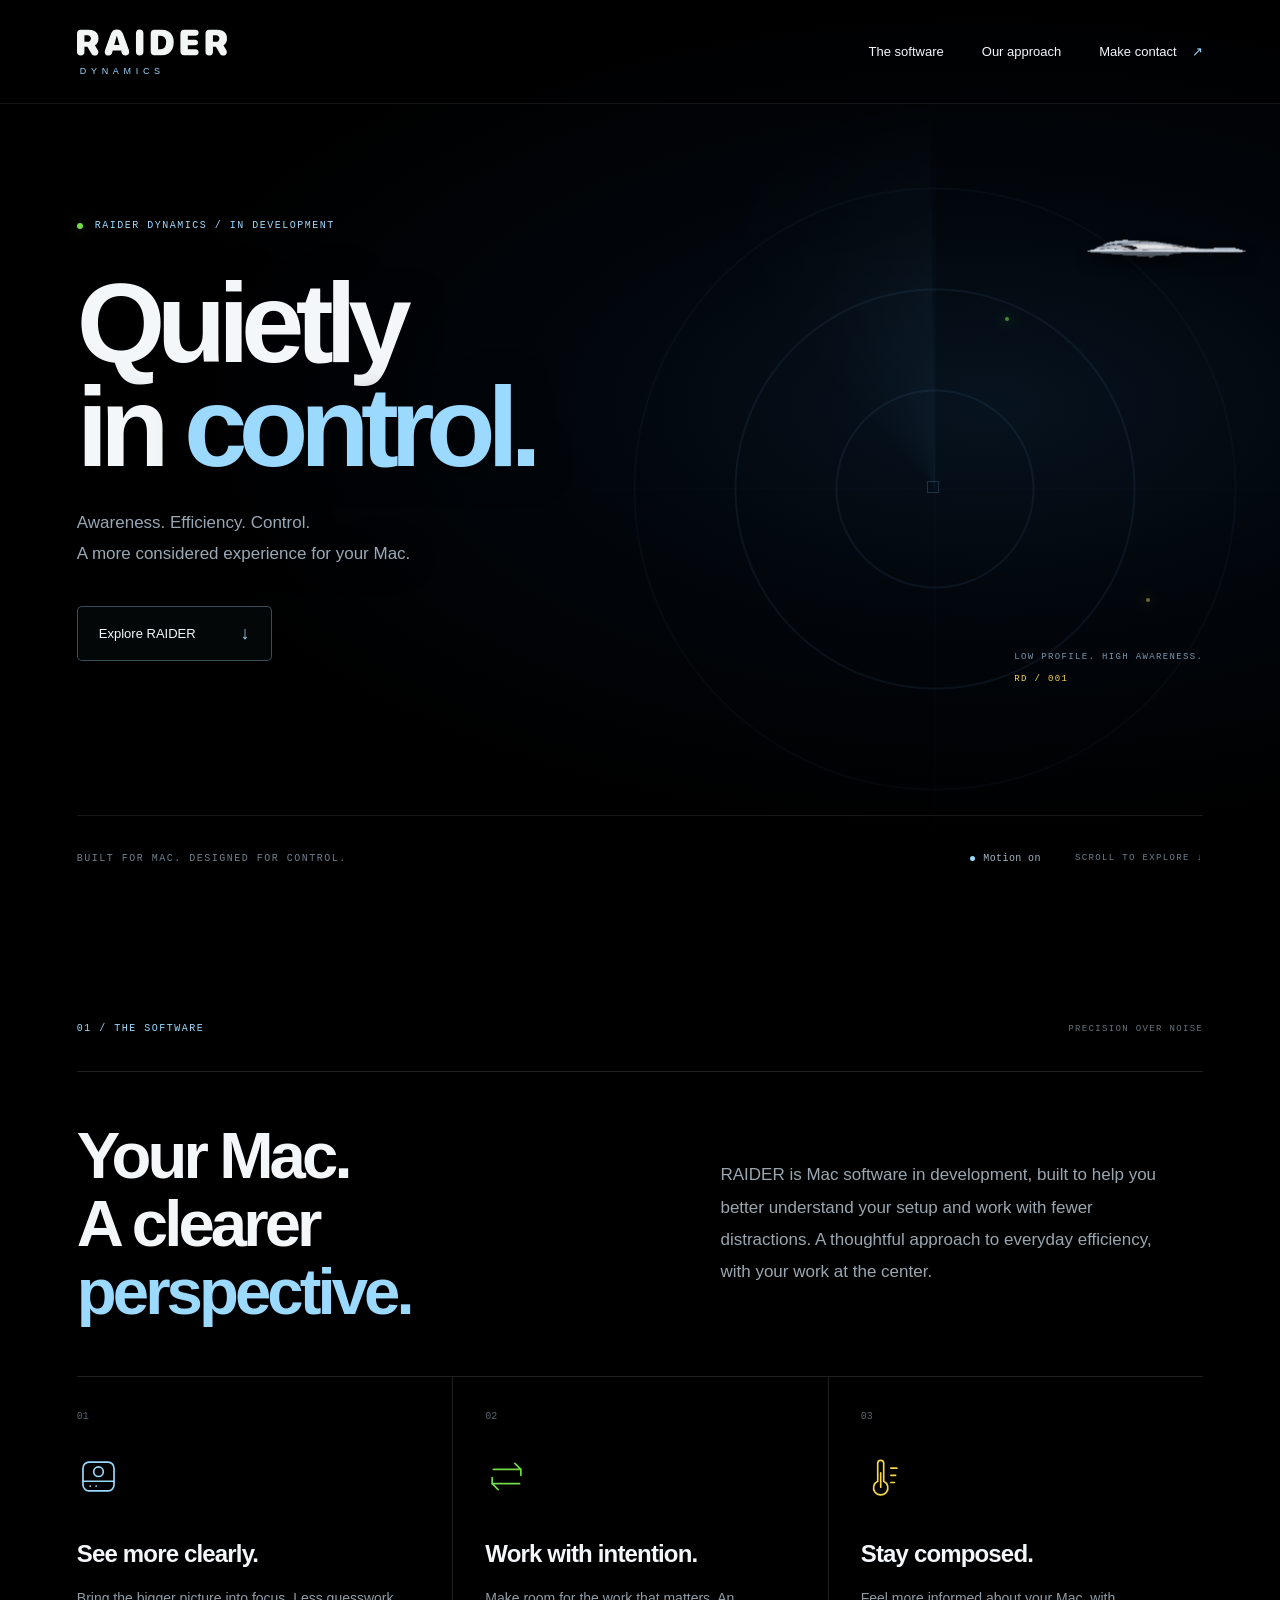
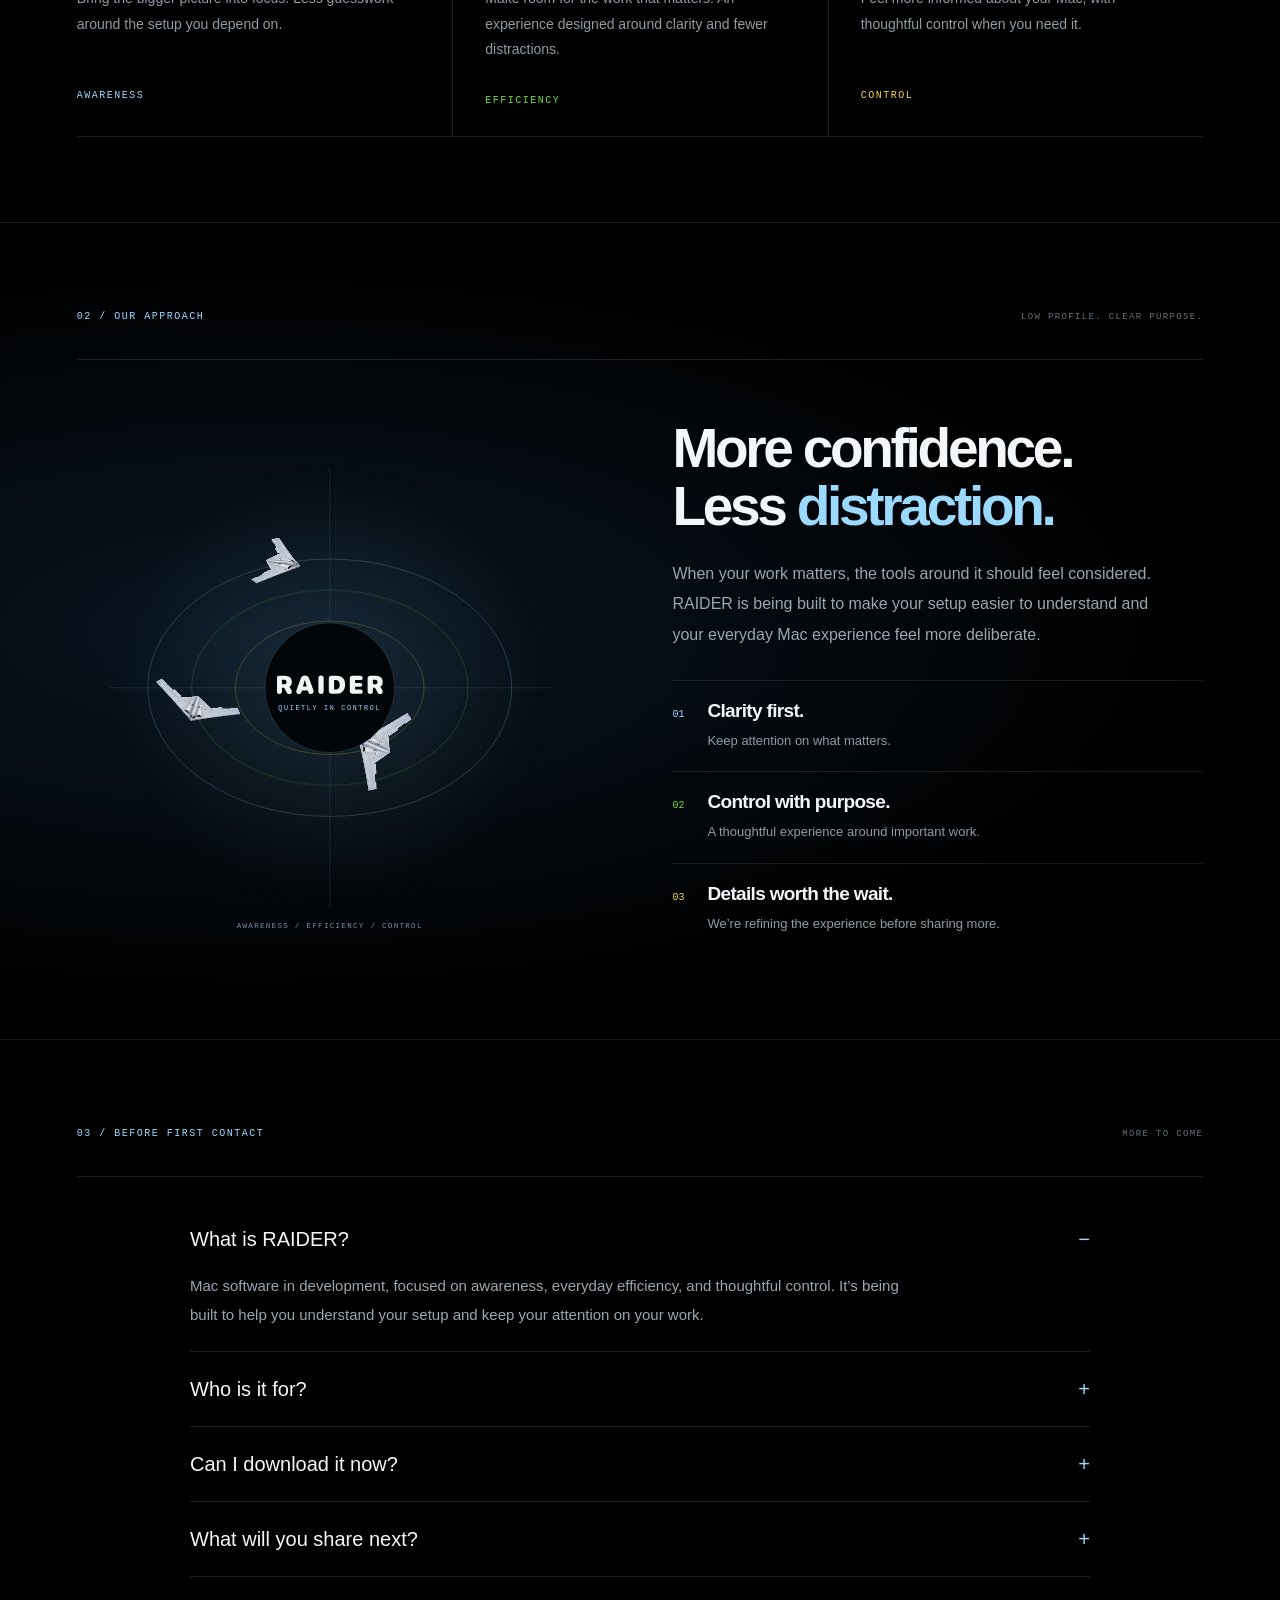
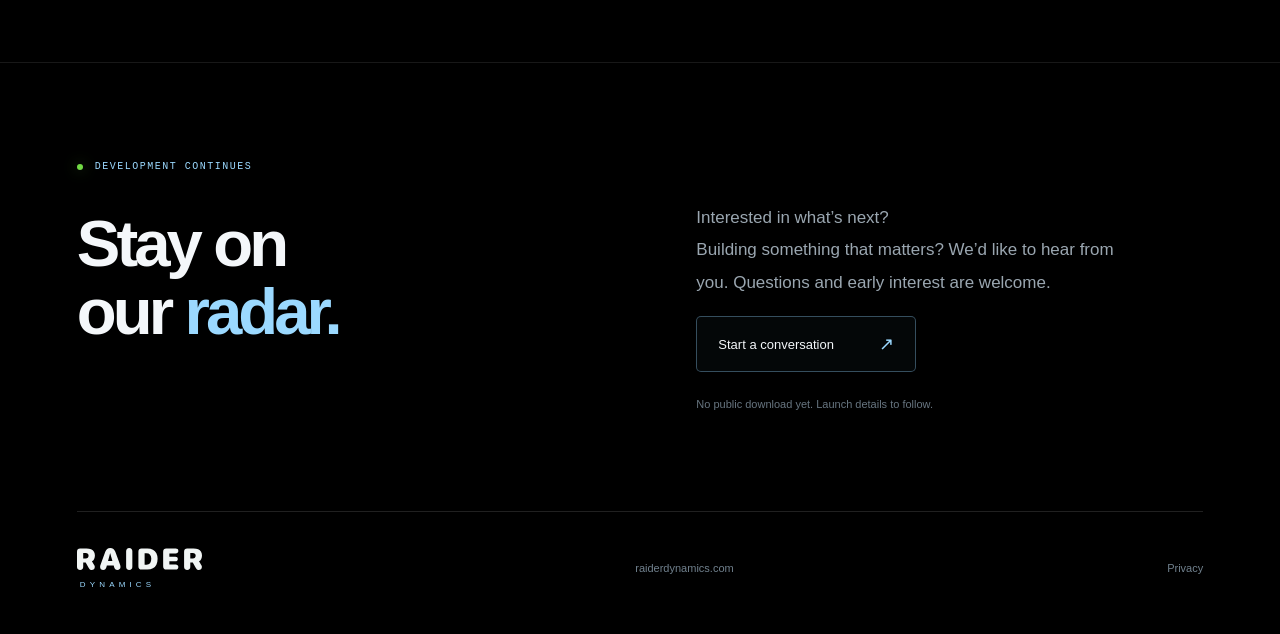
==== commit 828f5b26: "Render coordinated three dimensional B21 approach turns" ====
--- a/index.html
+++ b/index.html
@@ -1 +1 @@
-<!doctype html><html lang="en"><head><meta charset="utf-8"><meta name="viewport" content="width=device-width,initial-scale=1"><meta name="theme-color" content="#000000"><meta name="description" content="Raider Dynamics. Mac software for a clearer, more efficient everyday experience. Currently in development."><title>Raider Dynamics — Quietly in control.</title><link rel="canonical" href="https://raiderdynamics.com/"><meta property="og:type" content="website"><meta property="og:title" content="Raider Dynamics — Quietly in control."><meta property="og:description" content="Awareness. Efficiency. Control. A more considered Mac experience in development."><meta property="og:url" content="https://raiderdynamics.com/"><meta property="og:image" content="https://raiderdynamics.com/assets/raider-app-logo.png"><meta name="twitter:card" content="summary"><meta name="twitter:image" content="https://raiderdynamics.com/assets/raider-app-logo.png"><link rel="shortcut icon" href="/favicon-v5.ico"><link rel="icon" type="image/png" sizes="32x32" href="/assets/raider-icon-32.png"><link rel="mask-icon" href="/assets/safari-raider.svg" color="#9bd9ff"><link rel="apple-touch-icon" sizes="180x180" href="/assets/raider-icon-180.png?v=3"><link rel="manifest" href="site.webmanifest?v=3"><link rel="stylesheet" href="assets/styles.css?v=approach-23"></head><body><a class="skip" href="#main">Skip to content</a><header><a class="brand" href="#" aria-label="Raider Dynamics home"><img src="assets/raider-wordmark.svg" width="150" height="29" alt="RAIDER"><span>DYNAMICS</span></a><nav aria-label="Main navigation"><a href="#mission">The software</a><a href="#approach">Our approach</a><a href="#contact">Make contact <span>↗</span></a></nav></header><main id="main"><section class="hero"><div class="radar" aria-hidden="true"><div class="rings"></div><div class="sweep"></div><span class="blip b1"></span><span class="blip b2"></span><div class="crosshair"></div></div><div class="aircraft" aria-hidden="true"><canvas class="aircraft-model"></canvas><div class="payload-bay"></div></div><div class="hero-copy"><p class="eyebrow"><span class="status-dot"></span> RAIDER DYNAMICS / IN DEVELOPMENT</p><h1>Quietly<br>in <em>control.</em></h1><p class="intro">Awareness. Efficiency. Control.<br>A more considered experience for your Mac.</p><a class="button" href="#mission">Explore RAIDER <span>↓</span></a></div><div class="flight-note" aria-hidden="true"><span>LOW PROFILE. HIGH AWARENESS.</span><span>RD / 001</span></div><div class="hero-bottom"><span class="mono">BUILT FOR MAC. DESIGNED FOR CONTROL.</span><div class="hero-tools"><button class="motion-control" type="button" aria-pressed="false" aria-label="Pause animation"><span class="motion-indicator" aria-hidden="true"></span><span class="motion-label">Motion on</span></button><span class="scroll">SCROLL TO EXPLORE ↓</span></div></div></section><section class="mission" id="mission"><div class="section-top"><p class="eyebrow">01 / THE SOFTWARE</p><span class="mono">PRECISION OVER NOISE</span></div><div class="mission-intro"><h2>Your Mac.<br>A clearer <span>perspective.</span></h2><p>RAIDER is Mac software in development, built to help you better understand your setup and work with fewer distractions. A thoughtful approach to everyday efficiency, with your work at the center.</p></div><div class="capabilities"><article class="blue"><span class="number">01</span><div class="glyph" aria-hidden="true"><svg viewBox="0 0 36 36" fill="none" stroke="currentColor" stroke-width="1.4" stroke-linecap="round" stroke-linejoin="round"><rect x="5" y="6" width="26" height="24" rx="5"/><path d="M5 22h26M11 26h.1M16 26h.1"/><circle cx="18" cy="14" r="4"/></svg></div><h3>See more clearly.</h3><p>Bring the bigger picture into focus. Less guesswork around the setup you depend on.</p><span class="tag">AWARENESS</span></article><article class="green"><span class="number">02</span><div class="glyph" aria-hidden="true"><svg viewBox="0 0 36 36" fill="none" stroke="currentColor" stroke-width="1.4" stroke-linecap="round" stroke-linejoin="round"><path d="M7 12h23l-5-5M29 24H6l5 5"/><path d="M30 12v5M6 24v-5"/></svg></div><h3>Work with intention.</h3><p>Make room for the work that matters. An experience designed around clarity and fewer distractions.</p><span class="tag">EFFICIENCY</span></article><article class="yellow"><span class="number">03</span><div class="glyph" aria-hidden="true"><svg viewBox="0 0 36 36" fill="none" stroke="currentColor" stroke-width="1.4" stroke-linecap="round" stroke-linejoin="round"><path d="M19 7v15a6 6 0 1 1-5 0V7a2.5 2.5 0 0 1 5 0Z"/><path d="M25 11h5M25 17h4M25 23h3M16.5 15v12"/></svg></div><h3>Stay composed.</h3><p>Feel more informed about your Mac, with thoughtful control when you need it.</p><span class="tag">CONTROL</span></article></div></section><section class="approach" id="approach"><div class="section-top"><p class="eyebrow">02 / OUR APPROACH</p><span class="mono">LOW PROFILE. CLEAR PURPOSE.</span></div><div class="approach-grid"><div class="signal-art" aria-hidden="true"><svg class="approach-flight" viewBox="0 0 600 600" xmlns="http://www.w3.org/2000/svg"><defs><radialGradient id="rd-flight-glow"><stop stop-color="#9bd9ff" stop-opacity=".12"/><stop offset="1" stop-color="#9bd9ff" stop-opacity="0"/></radialGradient><filter id="rd-flight-shadow" x="-50%" y="-100%" width="200%" height="300%"><feDropShadow dx="0" dy="3" stdDeviation="3" flood-color="#000" flood-opacity=".8"/></filter></defs><circle cx="300" cy="300" r="255" fill="url(#rd-flight-glow)"/><g stroke="#9bd9ff" stroke-opacity=".13" stroke-width="1"><path d="M300 38V562M38 300H562"/><circle cx="300" cy="300" r="260" fill="none" stroke-dasharray="1 14"/></g><path d="M 412 300 A 112 112 0 1 1 188 300 A 112 112 0 1 1 412 300" fill="none" stroke="#f7d64a" stroke-opacity=".25" stroke-width="1"/><g class="approach-airframe" data-flight="1"><animateMotion dur="18s" begin="-3s" repeatCount="indefinite" calcMode="paced" rotate="auto" path="M 412 300 A 112 112 0 1 1 188 300 A 112 112 0 1 1 412 300"/><g transform="rotate(-90)" filter="url(#rd-flight-shadow)"><image href="assets/b21-overhead-v3.png" x="-29.0" y="-11.889999999999999" width="58" height="23.779999999999998"/><circle cx="-21.46" cy="-7.54" r="1.4" fill="#f7d64a"/><circle cx="21.46" cy="-7.54" r="1.4" fill="#f7d64a"/></g></g><path d="M 464 300 A 164 164 0 1 1 136 300 A 164 164 0 1 1 464 300" fill="none" stroke="#72db45" stroke-opacity=".25" stroke-width="1"/><g class="approach-airframe" data-flight="2"><animateMotion dur="26s" begin="-12s" repeatCount="indefinite" calcMode="paced" rotate="auto" path="M 464 300 A 164 164 0 1 1 136 300 A 164 164 0 1 1 464 300"/><g transform="rotate(-90)" filter="url(#rd-flight-shadow)"><image href="assets/b21-overhead-v3.png" x="-34.0" y="-13.94" width="68" height="27.88"/><circle cx="-25.16" cy="-8.84" r="1.4" fill="#72db45"/><circle cx="25.16" cy="-8.84" r="1.4" fill="#72db45"/></g></g><path d="M 516 300 A 216 216 0 1 1 84 300 A 216 216 0 1 1 516 300" fill="none" stroke="#9bd9ff" stroke-opacity=".25" stroke-width="1"/><g class="approach-airframe" data-flight="3"><animateMotion dur="34s" begin="-24s" repeatCount="indefinite" calcMode="paced" rotate="auto" path="M 516 300 A 216 216 0 1 1 84 300 A 216 216 0 1 1 516 300"/><g transform="rotate(-90)" filter="url(#rd-flight-shadow)"><image href="assets/b21-overhead-v3.png" x="-39.0" y="-15.989999999999998" width="78" height="31.979999999999997"/><circle cx="-28.86" cy="-10.14" r="1.4" fill="#9bd9ff"/><circle cx="28.86" cy="-10.14" r="1.4" fill="#9bd9ff"/></g></g><circle cx="300" cy="300" r="77" fill="#020609" stroke="#9bd9ff" stroke-opacity=".18"/><image href="assets/raider-wordmark.svg" x="237" y="284" width="126" height="25"/><text x="300" y="327" text-anchor="middle" fill="#9bd9ff" font-size="8" font-family="ui-monospace,monospace" letter-spacing="2">QUIETLY IN CONTROL</text><text x="300" y="585" text-anchor="middle" fill="#7592a8" font-size="9" font-family="ui-monospace,monospace" letter-spacing="1.5">AWARENESS / EFFICIENCY / CONTROL</text></svg></div><div class="approach-copy"><h2>More confidence.<br>Less <span>distraction.</span></h2><p>When your work matters, the tools around it should feel considered. RAIDER is being built to make your setup easier to understand and your everyday Mac experience feel more deliberate.</p><div class="principles"><article><span>01</span><div><h3>Clarity first.</h3><p>Keep attention on what matters.</p></div></article><article><span>02</span><div><h3>Control with purpose.</h3><p>A thoughtful experience around important work.</p></div></article><article><span>03</span><div><h3>Details worth the wait.</h3><p>We’re refining the experience before sharing more.</p></div></article></div></div></div></section><section class="questions"><div class="section-top"><p class="eyebrow">03 / BEFORE FIRST CONTACT</p><span class="mono">MORE TO COME</span></div><div class="faq-list"><details open><summary>What is RAIDER?</summary><p>Mac software in development, focused on awareness, everyday efficiency, and thoughtful control. It’s being built to help you understand your setup and keep your attention on your work.</p></details><details><summary>Who is it for?</summary><p>People who rely on a Mac for creative projects and everyday work, and want a more considered experience around the tools they use.</p></details><details><summary>Can I download it now?</summary><p>Not yet. RAIDER is still in development. There is no public download or announced release date. Get in touch if you’d like to express early interest.</p></details><details><summary>What will you share next?</summary><p>Product previews, compatibility, and availability when they’re ready. For now, development continues behind the scenes.</p></details></div></section><section class="contact" id="contact"><div><p class="eyebrow"><span class="status-dot"></span> DEVELOPMENT CONTINUES</p><h2>Stay on<br>our <span>radar.</span></h2></div><div class="contact-copy"><p>Interested in what’s next?<br>Building something that matters? We’d like to hear from you. Questions and early interest are welcome.</p><a class="button" href="mailto:gdizz00@mac.com?subject=Raider%20Dynamics">Start a conversation <span>↗</span></a><p class="small">No public download yet. Launch details to follow.</p></div></section></main><footer><a class="brand" href="#"><img src="assets/raider-wordmark.svg" width="125" height="24" alt="RAIDER"><span>DYNAMICS</span></a><span>raiderdynamics.com</span><a href="privacy.html">Privacy</a></footer><script src="assets/aircraft.js?v=approach-23"></script><script src="assets/site.js?v=approach-23" defer></script><script src="assets/approach.js?v=approach-23" defer></script></body></html>
+<!doctype html><html lang="en"><head><meta charset="utf-8"><meta name="viewport" content="width=device-width,initial-scale=1"><meta name="theme-color" content="#000000"><meta name="description" content="Raider Dynamics. Mac software for a clearer, more efficient everyday experience. Currently in development."><title>Raider Dynamics — Quietly in control.</title><link rel="canonical" href="https://raiderdynamics.com/"><meta property="og:type" content="website"><meta property="og:title" content="Raider Dynamics — Quietly in control."><meta property="og:description" content="Awareness. Efficiency. Control. A more considered Mac experience in development."><meta property="og:url" content="https://raiderdynamics.com/"><meta property="og:image" content="https://raiderdynamics.com/assets/raider-app-logo.png"><meta name="twitter:card" content="summary"><meta name="twitter:image" content="https://raiderdynamics.com/assets/raider-app-logo.png"><link rel="shortcut icon" href="/favicon-v5.ico"><link rel="icon" type="image/png" sizes="32x32" href="/assets/raider-icon-32.png"><link rel="mask-icon" href="/assets/safari-raider.svg" color="#9bd9ff"><link rel="apple-touch-icon" sizes="180x180" href="/assets/raider-icon-180.png?v=3"><link rel="manifest" href="site.webmanifest?v=3"><link rel="stylesheet" href="assets/styles.css?v=approach-24"></head><body><a class="skip" href="#main">Skip to content</a><header><a class="brand" href="#" aria-label="Raider Dynamics home"><img src="assets/raider-wordmark.svg" width="150" height="29" alt="RAIDER"><span>DYNAMICS</span></a><nav aria-label="Main navigation"><a href="#mission">The software</a><a href="#approach">Our approach</a><a href="#contact">Make contact <span>↗</span></a></nav></header><main id="main"><section class="hero"><div class="radar" aria-hidden="true"><div class="rings"></div><div class="sweep"></div><span class="blip b1"></span><span class="blip b2"></span><div class="crosshair"></div></div><div class="aircraft" aria-hidden="true"><canvas class="aircraft-model"></canvas><div class="payload-bay"></div></div><div class="hero-copy"><p class="eyebrow"><span class="status-dot"></span> RAIDER DYNAMICS / IN DEVELOPMENT</p><h1>Quietly<br>in <em>control.</em></h1><p class="intro">Awareness. Efficiency. Control.<br>A more considered experience for your Mac.</p><a class="button" href="#mission">Explore RAIDER <span>↓</span></a></div><div class="flight-note" aria-hidden="true"><span>LOW PROFILE. HIGH AWARENESS.</span><span>RD / 001</span></div><div class="hero-bottom"><span class="mono">BUILT FOR MAC. DESIGNED FOR CONTROL.</span><div class="hero-tools"><button class="motion-control" type="button" aria-pressed="false" aria-label="Pause animation"><span class="motion-indicator" aria-hidden="true"></span><span class="motion-label">Motion on</span></button><span class="scroll">SCROLL TO EXPLORE ↓</span></div></div></section><section class="mission" id="mission"><div class="section-top"><p class="eyebrow">01 / THE SOFTWARE</p><span class="mono">PRECISION OVER NOISE</span></div><div class="mission-intro"><h2>Your Mac.<br>A clearer <span>perspective.</span></h2><p>RAIDER is Mac software in development, built to help you better understand your setup and work with fewer distractions. A thoughtful approach to everyday efficiency, with your work at the center.</p></div><div class="capabilities"><article class="blue"><span class="number">01</span><div class="glyph" aria-hidden="true"><svg viewBox="0 0 36 36" fill="none" stroke="currentColor" stroke-width="1.4" stroke-linecap="round" stroke-linejoin="round"><rect x="5" y="6" width="26" height="24" rx="5"/><path d="M5 22h26M11 26h.1M16 26h.1"/><circle cx="18" cy="14" r="4"/></svg></div><h3>See more clearly.</h3><p>Bring the bigger picture into focus. Less guesswork around the setup you depend on.</p><span class="tag">AWARENESS</span></article><article class="green"><span class="number">02</span><div class="glyph" aria-hidden="true"><svg viewBox="0 0 36 36" fill="none" stroke="currentColor" stroke-width="1.4" stroke-linecap="round" stroke-linejoin="round"><path d="M7 12h23l-5-5M29 24H6l5 5"/><path d="M30 12v5M6 24v-5"/></svg></div><h3>Work with intention.</h3><p>Make room for the work that matters. An experience designed around clarity and fewer distractions.</p><span class="tag">EFFICIENCY</span></article><article class="yellow"><span class="number">03</span><div class="glyph" aria-hidden="true"><svg viewBox="0 0 36 36" fill="none" stroke="currentColor" stroke-width="1.4" stroke-linecap="round" stroke-linejoin="round"><path d="M19 7v15a6 6 0 1 1-5 0V7a2.5 2.5 0 0 1 5 0Z"/><path d="M25 11h5M25 17h4M25 23h3M16.5 15v12"/></svg></div><h3>Stay composed.</h3><p>Feel more informed about your Mac, with thoughtful control when you need it.</p><span class="tag">CONTROL</span></article></div></section><section class="approach" id="approach"><div class="section-top"><p class="eyebrow">02 / OUR APPROACH</p><span class="mono">LOW PROFILE. CLEAR PURPOSE.</span></div><div class="approach-grid"><div class="signal-art" aria-hidden="true"><svg class="approach-flight" viewBox="0 0 600 600" xmlns="http://www.w3.org/2000/svg"><defs><radialGradient id="rd-flight-glow"><stop stop-color="#9bd9ff" stop-opacity=".12"/><stop offset="1" stop-color="#9bd9ff" stop-opacity="0"/></radialGradient><filter id="rd-flight-shadow" x="-50%" y="-100%" width="200%" height="300%"><feDropShadow dx="0" dy="3" stdDeviation="3" flood-color="#000" flood-opacity=".8"/></filter></defs><circle cx="300" cy="300" r="255" fill="url(#rd-flight-glow)"/><g stroke="#9bd9ff" stroke-opacity=".13" stroke-width="1"><path d="M300 38V562M38 300H562"/><circle cx="300" cy="300" r="260" fill="none" stroke-dasharray="1 14"/></g><path d="M 412 300 A 112 79.196 0 1 1 188 300 A 112 79.196 0 1 1 412 300" fill="none" stroke="#f7d64a" stroke-opacity=".25" stroke-width="1"/><g class="approach-airframe" data-flight="1"><foreignObject x="-64" y="-64" width="128" height="128"><canvas xmlns="http://www.w3.org/1999/xhtml" class="approach-model" width="256" height="256"></canvas></foreignObject></g><path d="M 464 300 A 164 115.966 0 1 1 136 300 A 164 115.966 0 1 1 464 300" fill="none" stroke="#72db45" stroke-opacity=".25" stroke-width="1"/><g class="approach-airframe" data-flight="2"><foreignObject x="-64" y="-64" width="128" height="128"><canvas xmlns="http://www.w3.org/1999/xhtml" class="approach-model" width="256" height="256"></canvas></foreignObject></g><path d="M 516 300 A 216 152.735 0 1 1 84 300 A 216 152.735 0 1 1 516 300" fill="none" stroke="#9bd9ff" stroke-opacity=".25" stroke-width="1"/><g class="approach-airframe" data-flight="3"><foreignObject x="-64" y="-64" width="128" height="128"><canvas xmlns="http://www.w3.org/1999/xhtml" class="approach-model" width="256" height="256"></canvas></foreignObject></g><circle cx="300" cy="300" r="77" fill="#020609" stroke="#9bd9ff" stroke-opacity=".18"/><image href="assets/raider-wordmark.svg" x="237" y="284" width="126" height="25"/><text x="300" y="327" text-anchor="middle" fill="#9bd9ff" font-size="8" font-family="ui-monospace,monospace" letter-spacing="2">QUIETLY IN CONTROL</text><text x="300" y="585" text-anchor="middle" fill="#7592a8" font-size="9" font-family="ui-monospace,monospace" letter-spacing="1.5">AWARENESS / EFFICIENCY / CONTROL</text></svg></div><div class="approach-copy"><h2>More confidence.<br>Less <span>distraction.</span></h2><p>When your work matters, the tools around it should feel considered. RAIDER is being built to make your setup easier to understand and your everyday Mac experience feel more deliberate.</p><div class="principles"><article><span>01</span><div><h3>Clarity first.</h3><p>Keep attention on what matters.</p></div></article><article><span>02</span><div><h3>Control with purpose.</h3><p>A thoughtful experience around important work.</p></div></article><article><span>03</span><div><h3>Details worth the wait.</h3><p>We’re refining the experience before sharing more.</p></div></article></div></div></div></section><section class="questions"><div class="section-top"><p class="eyebrow">03 / BEFORE FIRST CONTACT</p><span class="mono">MORE TO COME</span></div><div class="faq-list"><details open><summary>What is RAIDER?</summary><p>Mac software in development, focused on awareness, everyday efficiency, and thoughtful control. It’s being built to help you understand your setup and keep your attention on your work.</p></details><details><summary>Who is it for?</summary><p>People who rely on a Mac for creative projects and everyday work, and want a more considered experience around the tools they use.</p></details><details><summary>Can I download it now?</summary><p>Not yet. RAIDER is still in development. There is no public download or announced release date. Get in touch if you’d like to express early interest.</p></details><details><summary>What will you share next?</summary><p>Product previews, compatibility, and availability when they’re ready. For now, development continues behind the scenes.</p></details></div></section><section class="contact" id="contact"><div><p class="eyebrow"><span class="status-dot"></span> DEVELOPMENT CONTINUES</p><h2>Stay on<br>our <span>radar.</span></h2></div><div class="contact-copy"><p>Interested in what’s next?<br>Building something that matters? We’d like to hear from you. Questions and early interest are welcome.</p><a class="button" href="mailto:gdizz00@mac.com?subject=Raider%20Dynamics">Start a conversation <span>↗</span></a><p class="small">No public download yet. Launch details to follow.</p></div></section></main><footer><a class="brand" href="#"><img src="assets/raider-wordmark.svg" width="125" height="24" alt="RAIDER"><span>DYNAMICS</span></a><span>raiderdynamics.com</span><a href="privacy.html">Privacy</a></footer><script src="assets/aircraft.js?v=approach-24"></script><script src="assets/site.js?v=approach-24" defer></script><script src="assets/approach.js?v=approach-24" defer></script></body></html>
--- a/assets/styles.css
+++ b/assets/styles.css
@@ -52,3 +52,5 @@
 .approach-flight{display:block;width:100%;height:auto;overflow:visible}
 .approach-airframe{will-change:transform}
 @media(max-width:760px){.signal-art{max-width:390px;margin:0 auto}.approach-grid{gap:22px}}
+
+.approach-model{display:block;width:128px;height:128px;pointer-events:none}
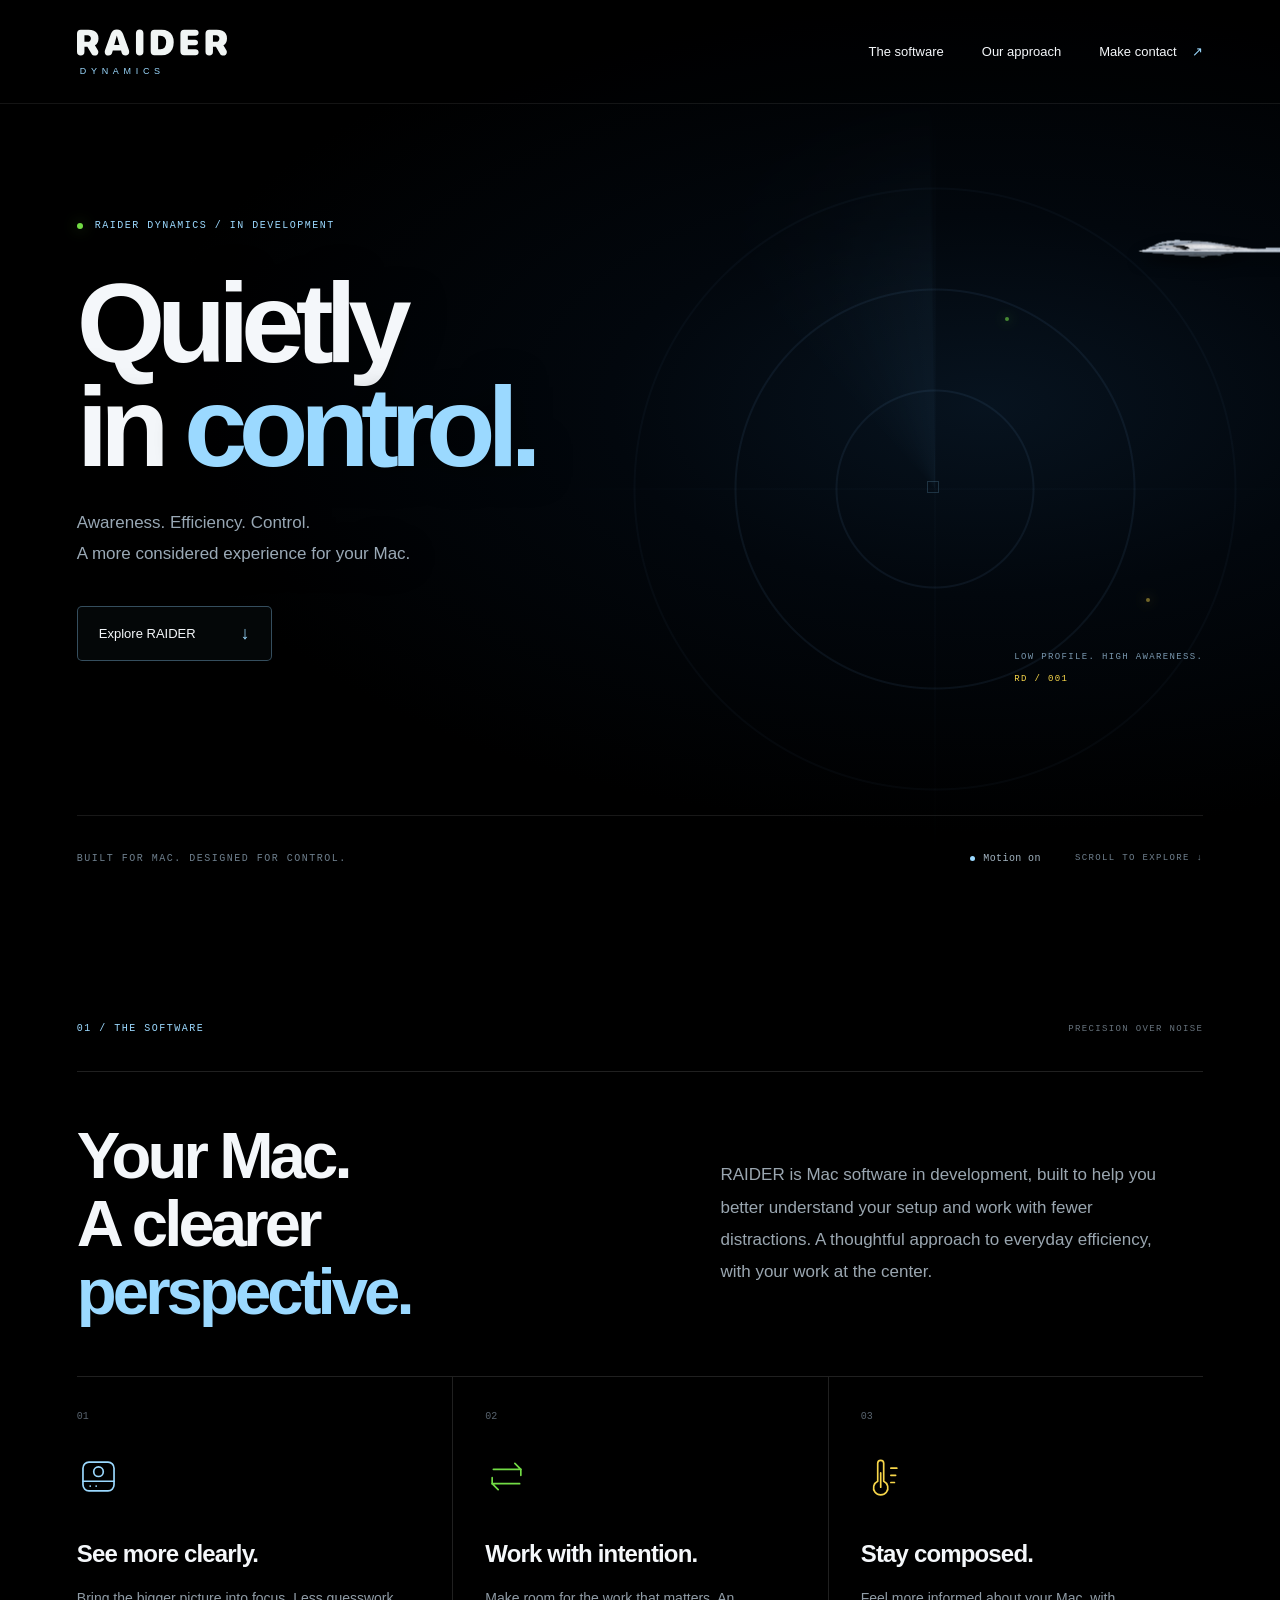
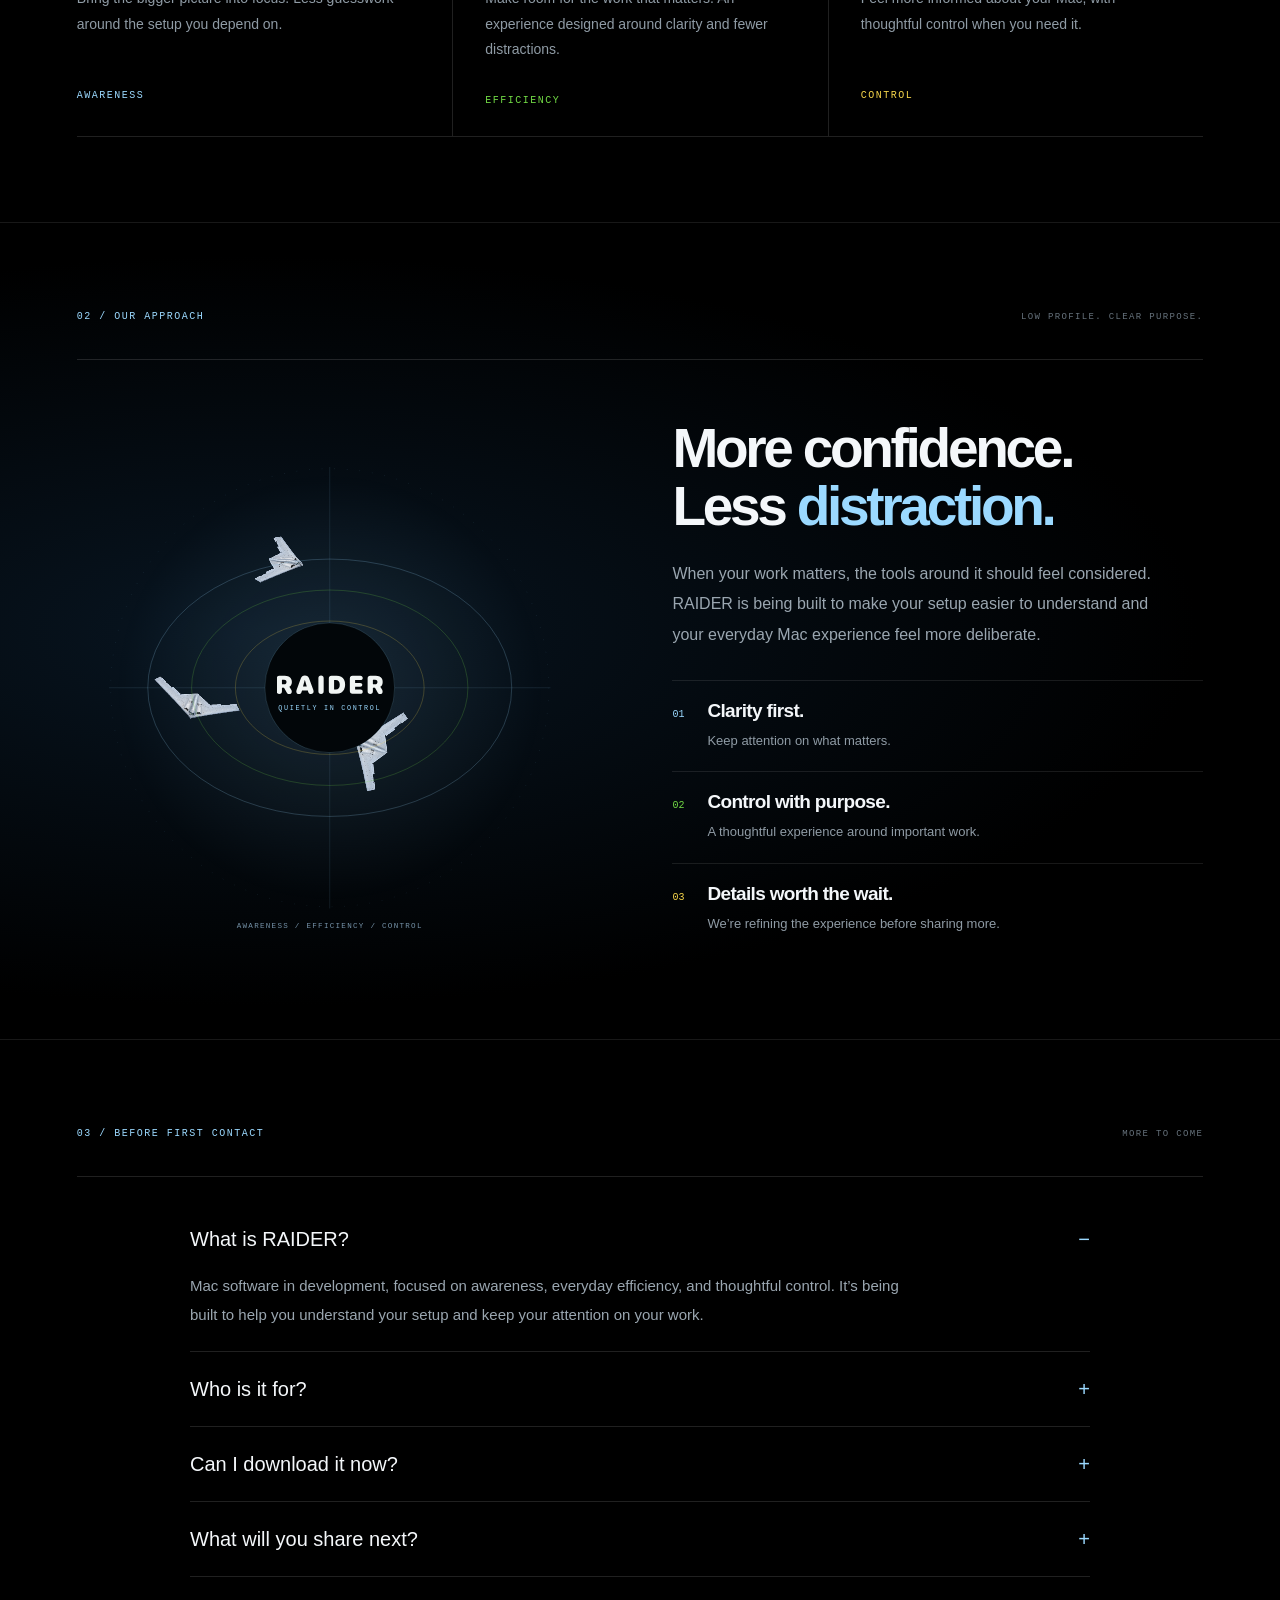
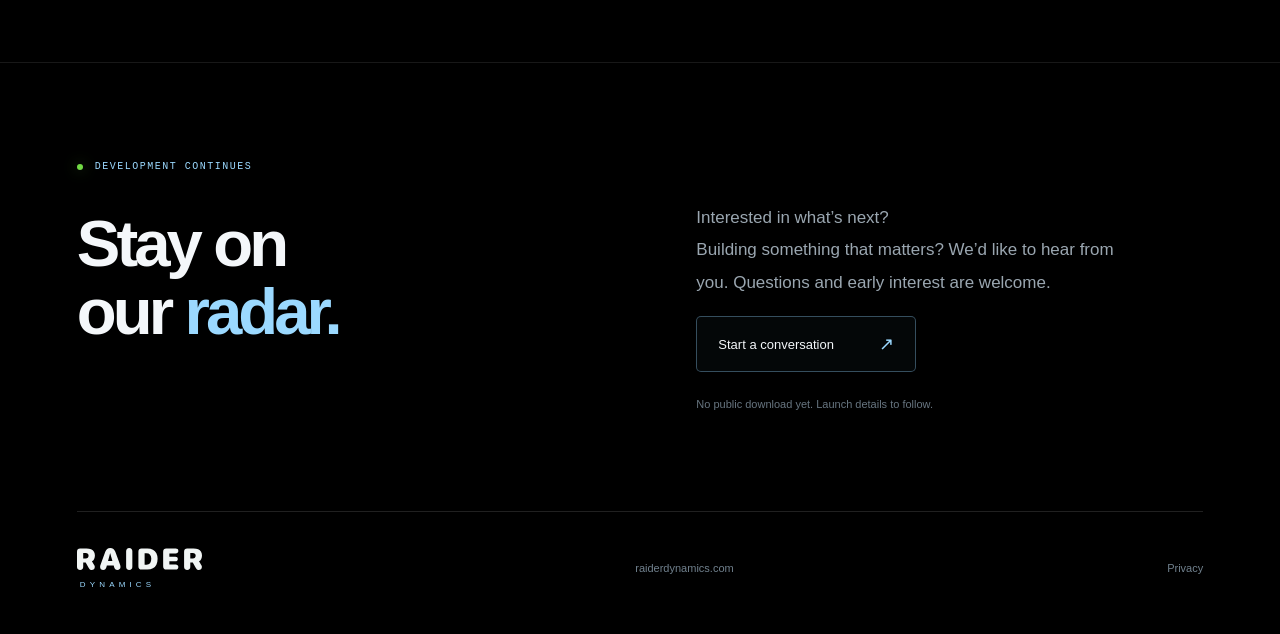
==== commit 19b46c3a: "Fix Safari approach aircraft positioning outside SVG" ====
--- a/index.html
+++ b/index.html
@@ -1 +1 @@
-<!doctype html><html lang="en"><head><meta charset="utf-8"><meta name="viewport" content="width=device-width,initial-scale=1"><meta name="theme-color" content="#000000"><meta name="description" content="Raider Dynamics. Mac software for a clearer, more efficient everyday experience. Currently in development."><title>Raider Dynamics — Quietly in control.</title><link rel="canonical" href="https://raiderdynamics.com/"><meta property="og:type" content="website"><meta property="og:title" content="Raider Dynamics — Quietly in control."><meta property="og:description" content="Awareness. Efficiency. Control. A more considered Mac experience in development."><meta property="og:url" content="https://raiderdynamics.com/"><meta property="og:image" content="https://raiderdynamics.com/assets/raider-app-logo.png"><meta name="twitter:card" content="summary"><meta name="twitter:image" content="https://raiderdynamics.com/assets/raider-app-logo.png"><link rel="shortcut icon" href="/favicon-v5.ico"><link rel="icon" type="image/png" sizes="32x32" href="/assets/raider-icon-32.png"><link rel="mask-icon" href="/assets/safari-raider.svg" color="#9bd9ff"><link rel="apple-touch-icon" sizes="180x180" href="/assets/raider-icon-180.png?v=3"><link rel="manifest" href="site.webmanifest?v=3"><link rel="stylesheet" href="assets/styles.css?v=approach-24"></head><body><a class="skip" href="#main">Skip to content</a><header><a class="brand" href="#" aria-label="Raider Dynamics home"><img src="assets/raider-wordmark.svg" width="150" height="29" alt="RAIDER"><span>DYNAMICS</span></a><nav aria-label="Main navigation"><a href="#mission">The software</a><a href="#approach">Our approach</a><a href="#contact">Make contact <span>↗</span></a></nav></header><main id="main"><section class="hero"><div class="radar" aria-hidden="true"><div class="rings"></div><div class="sweep"></div><span class="blip b1"></span><span class="blip b2"></span><div class="crosshair"></div></div><div class="aircraft" aria-hidden="true"><canvas class="aircraft-model"></canvas><div class="payload-bay"></div></div><div class="hero-copy"><p class="eyebrow"><span class="status-dot"></span> RAIDER DYNAMICS / IN DEVELOPMENT</p><h1>Quietly<br>in <em>control.</em></h1><p class="intro">Awareness. Efficiency. Control.<br>A more considered experience for your Mac.</p><a class="button" href="#mission">Explore RAIDER <span>↓</span></a></div><div class="flight-note" aria-hidden="true"><span>LOW PROFILE. HIGH AWARENESS.</span><span>RD / 001</span></div><div class="hero-bottom"><span class="mono">BUILT FOR MAC. DESIGNED FOR CONTROL.</span><div class="hero-tools"><button class="motion-control" type="button" aria-pressed="false" aria-label="Pause animation"><span class="motion-indicator" aria-hidden="true"></span><span class="motion-label">Motion on</span></button><span class="scroll">SCROLL TO EXPLORE ↓</span></div></div></section><section class="mission" id="mission"><div class="section-top"><p class="eyebrow">01 / THE SOFTWARE</p><span class="mono">PRECISION OVER NOISE</span></div><div class="mission-intro"><h2>Your Mac.<br>A clearer <span>perspective.</span></h2><p>RAIDER is Mac software in development, built to help you better understand your setup and work with fewer distractions. A thoughtful approach to everyday efficiency, with your work at the center.</p></div><div class="capabilities"><article class="blue"><span class="number">01</span><div class="glyph" aria-hidden="true"><svg viewBox="0 0 36 36" fill="none" stroke="currentColor" stroke-width="1.4" stroke-linecap="round" stroke-linejoin="round"><rect x="5" y="6" width="26" height="24" rx="5"/><path d="M5 22h26M11 26h.1M16 26h.1"/><circle cx="18" cy="14" r="4"/></svg></div><h3>See more clearly.</h3><p>Bring the bigger picture into focus. Less guesswork around the setup you depend on.</p><span class="tag">AWARENESS</span></article><article class="green"><span class="number">02</span><div class="glyph" aria-hidden="true"><svg viewBox="0 0 36 36" fill="none" stroke="currentColor" stroke-width="1.4" stroke-linecap="round" stroke-linejoin="round"><path d="M7 12h23l-5-5M29 24H6l5 5"/><path d="M30 12v5M6 24v-5"/></svg></div><h3>Work with intention.</h3><p>Make room for the work that matters. An experience designed around clarity and fewer distractions.</p><span class="tag">EFFICIENCY</span></article><article class="yellow"><span class="number">03</span><div class="glyph" aria-hidden="true"><svg viewBox="0 0 36 36" fill="none" stroke="currentColor" stroke-width="1.4" stroke-linecap="round" stroke-linejoin="round"><path d="M19 7v15a6 6 0 1 1-5 0V7a2.5 2.5 0 0 1 5 0Z"/><path d="M25 11h5M25 17h4M25 23h3M16.5 15v12"/></svg></div><h3>Stay composed.</h3><p>Feel more informed about your Mac, with thoughtful control when you need it.</p><span class="tag">CONTROL</span></article></div></section><section class="approach" id="approach"><div class="section-top"><p class="eyebrow">02 / OUR APPROACH</p><span class="mono">LOW PROFILE. CLEAR PURPOSE.</span></div><div class="approach-grid"><div class="signal-art" aria-hidden="true"><svg class="approach-flight" viewBox="0 0 600 600" xmlns="http://www.w3.org/2000/svg"><defs><radialGradient id="rd-flight-glow"><stop stop-color="#9bd9ff" stop-opacity=".12"/><stop offset="1" stop-color="#9bd9ff" stop-opacity="0"/></radialGradient><filter id="rd-flight-shadow" x="-50%" y="-100%" width="200%" height="300%"><feDropShadow dx="0" dy="3" stdDeviation="3" flood-color="#000" flood-opacity=".8"/></filter></defs><circle cx="300" cy="300" r="255" fill="url(#rd-flight-glow)"/><g stroke="#9bd9ff" stroke-opacity=".13" stroke-width="1"><path d="M300 38V562M38 300H562"/><circle cx="300" cy="300" r="260" fill="none" stroke-dasharray="1 14"/></g><path d="M 412 300 A 112 79.196 0 1 1 188 300 A 112 79.196 0 1 1 412 300" fill="none" stroke="#f7d64a" stroke-opacity=".25" stroke-width="1"/><g class="approach-airframe" data-flight="1"><foreignObject x="-64" y="-64" width="128" height="128"><canvas xmlns="http://www.w3.org/1999/xhtml" class="approach-model" width="256" height="256"></canvas></foreignObject></g><path d="M 464 300 A 164 115.966 0 1 1 136 300 A 164 115.966 0 1 1 464 300" fill="none" stroke="#72db45" stroke-opacity=".25" stroke-width="1"/><g class="approach-airframe" data-flight="2"><foreignObject x="-64" y="-64" width="128" height="128"><canvas xmlns="http://www.w3.org/1999/xhtml" class="approach-model" width="256" height="256"></canvas></foreignObject></g><path d="M 516 300 A 216 152.735 0 1 1 84 300 A 216 152.735 0 1 1 516 300" fill="none" stroke="#9bd9ff" stroke-opacity=".25" stroke-width="1"/><g class="approach-airframe" data-flight="3"><foreignObject x="-64" y="-64" width="128" height="128"><canvas xmlns="http://www.w3.org/1999/xhtml" class="approach-model" width="256" height="256"></canvas></foreignObject></g><circle cx="300" cy="300" r="77" fill="#020609" stroke="#9bd9ff" stroke-opacity=".18"/><image href="assets/raider-wordmark.svg" x="237" y="284" width="126" height="25"/><text x="300" y="327" text-anchor="middle" fill="#9bd9ff" font-size="8" font-family="ui-monospace,monospace" letter-spacing="2">QUIETLY IN CONTROL</text><text x="300" y="585" text-anchor="middle" fill="#7592a8" font-size="9" font-family="ui-monospace,monospace" letter-spacing="1.5">AWARENESS / EFFICIENCY / CONTROL</text></svg></div><div class="approach-copy"><h2>More confidence.<br>Less <span>distraction.</span></h2><p>When your work matters, the tools around it should feel considered. RAIDER is being built to make your setup easier to understand and your everyday Mac experience feel more deliberate.</p><div class="principles"><article><span>01</span><div><h3>Clarity first.</h3><p>Keep attention on what matters.</p></div></article><article><span>02</span><div><h3>Control with purpose.</h3><p>A thoughtful experience around important work.</p></div></article><article><span>03</span><div><h3>Details worth the wait.</h3><p>We’re refining the experience before sharing more.</p></div></article></div></div></div></section><section class="questions"><div class="section-top"><p class="eyebrow">03 / BEFORE FIRST CONTACT</p><span class="mono">MORE TO COME</span></div><div class="faq-list"><details open><summary>What is RAIDER?</summary><p>Mac software in development, focused on awareness, everyday efficiency, and thoughtful control. It’s being built to help you understand your setup and keep your attention on your work.</p></details><details><summary>Who is it for?</summary><p>People who rely on a Mac for creative projects and everyday work, and want a more considered experience around the tools they use.</p></details><details><summary>Can I download it now?</summary><p>Not yet. RAIDER is still in development. There is no public download or announced release date. Get in touch if you’d like to express early interest.</p></details><details><summary>What will you share next?</summary><p>Product previews, compatibility, and availability when they’re ready. For now, development continues behind the scenes.</p></details></div></section><section class="contact" id="contact"><div><p class="eyebrow"><span class="status-dot"></span> DEVELOPMENT CONTINUES</p><h2>Stay on<br>our <span>radar.</span></h2></div><div class="contact-copy"><p>Interested in what’s next?<br>Building something that matters? We’d like to hear from you. Questions and early interest are welcome.</p><a class="button" href="mailto:gdizz00@mac.com?subject=Raider%20Dynamics">Start a conversation <span>↗</span></a><p class="small">No public download yet. Launch details to follow.</p></div></section></main><footer><a class="brand" href="#"><img src="assets/raider-wordmark.svg" width="125" height="24" alt="RAIDER"><span>DYNAMICS</span></a><span>raiderdynamics.com</span><a href="privacy.html">Privacy</a></footer><script src="assets/aircraft.js?v=approach-24"></script><script src="assets/site.js?v=approach-24" defer></script><script src="assets/approach.js?v=approach-24" defer></script></body></html>
+<!doctype html><html lang="en"><head><meta charset="utf-8"><meta name="viewport" content="width=device-width,initial-scale=1"><meta name="theme-color" content="#000000"><meta name="description" content="Raider Dynamics. Mac software for a clearer, more efficient everyday experience. Currently in development."><title>Raider Dynamics — Quietly in control.</title><link rel="canonical" href="https://raiderdynamics.com/"><meta property="og:type" content="website"><meta property="og:title" content="Raider Dynamics — Quietly in control."><meta property="og:description" content="Awareness. Efficiency. Control. A more considered Mac experience in development."><meta property="og:url" content="https://raiderdynamics.com/"><meta property="og:image" content="https://raiderdynamics.com/assets/raider-app-logo.png"><meta name="twitter:card" content="summary"><meta name="twitter:image" content="https://raiderdynamics.com/assets/raider-app-logo.png"><link rel="shortcut icon" href="/favicon-v5.ico"><link rel="icon" type="image/png" sizes="32x32" href="/assets/raider-icon-32.png"><link rel="mask-icon" href="/assets/safari-raider.svg" color="#9bd9ff"><link rel="apple-touch-icon" sizes="180x180" href="/assets/raider-icon-180.png?v=3"><link rel="manifest" href="site.webmanifest?v=3"><link rel="stylesheet" href="assets/styles.css?v=approach-25"></head><body><a class="skip" href="#main">Skip to content</a><header><a class="brand" href="#" aria-label="Raider Dynamics home"><img src="assets/raider-wordmark.svg" width="150" height="29" alt="RAIDER"><span>DYNAMICS</span></a><nav aria-label="Main navigation"><a href="#mission">The software</a><a href="#approach">Our approach</a><a href="#contact">Make contact <span>↗</span></a></nav></header><main id="main"><section class="hero"><div class="radar" aria-hidden="true"><div class="rings"></div><div class="sweep"></div><span class="blip b1"></span><span class="blip b2"></span><div class="crosshair"></div></div><div class="aircraft" aria-hidden="true"><canvas class="aircraft-model"></canvas><div class="payload-bay"></div></div><div class="hero-copy"><p class="eyebrow"><span class="status-dot"></span> RAIDER DYNAMICS / IN DEVELOPMENT</p><h1>Quietly<br>in <em>control.</em></h1><p class="intro">Awareness. Efficiency. Control.<br>A more considered experience for your Mac.</p><a class="button" href="#mission">Explore RAIDER <span>↓</span></a></div><div class="flight-note" aria-hidden="true"><span>LOW PROFILE. HIGH AWARENESS.</span><span>RD / 001</span></div><div class="hero-bottom"><span class="mono">BUILT FOR MAC. DESIGNED FOR CONTROL.</span><div class="hero-tools"><button class="motion-control" type="button" aria-pressed="false" aria-label="Pause animation"><span class="motion-indicator" aria-hidden="true"></span><span class="motion-label">Motion on</span></button><span class="scroll">SCROLL TO EXPLORE ↓</span></div></div></section><section class="mission" id="mission"><div class="section-top"><p class="eyebrow">01 / THE SOFTWARE</p><span class="mono">PRECISION OVER NOISE</span></div><div class="mission-intro"><h2>Your Mac.<br>A clearer <span>perspective.</span></h2><p>RAIDER is Mac software in development, built to help you better understand your setup and work with fewer distractions. A thoughtful approach to everyday efficiency, with your work at the center.</p></div><div class="capabilities"><article class="blue"><span class="number">01</span><div class="glyph" aria-hidden="true"><svg viewBox="0 0 36 36" fill="none" stroke="currentColor" stroke-width="1.4" stroke-linecap="round" stroke-linejoin="round"><rect x="5" y="6" width="26" height="24" rx="5"/><path d="M5 22h26M11 26h.1M16 26h.1"/><circle cx="18" cy="14" r="4"/></svg></div><h3>See more clearly.</h3><p>Bring the bigger picture into focus. Less guesswork around the setup you depend on.</p><span class="tag">AWARENESS</span></article><article class="green"><span class="number">02</span><div class="glyph" aria-hidden="true"><svg viewBox="0 0 36 36" fill="none" stroke="currentColor" stroke-width="1.4" stroke-linecap="round" stroke-linejoin="round"><path d="M7 12h23l-5-5M29 24H6l5 5"/><path d="M30 12v5M6 24v-5"/></svg></div><h3>Work with intention.</h3><p>Make room for the work that matters. An experience designed around clarity and fewer distractions.</p><span class="tag">EFFICIENCY</span></article><article class="yellow"><span class="number">03</span><div class="glyph" aria-hidden="true"><svg viewBox="0 0 36 36" fill="none" stroke="currentColor" stroke-width="1.4" stroke-linecap="round" stroke-linejoin="round"><path d="M19 7v15a6 6 0 1 1-5 0V7a2.5 2.5 0 0 1 5 0Z"/><path d="M25 11h5M25 17h4M25 23h3M16.5 15v12"/></svg></div><h3>Stay composed.</h3><p>Feel more informed about your Mac, with thoughtful control when you need it.</p><span class="tag">CONTROL</span></article></div></section><section class="approach" id="approach"><div class="section-top"><p class="eyebrow">02 / OUR APPROACH</p><span class="mono">LOW PROFILE. CLEAR PURPOSE.</span></div><div class="approach-grid"><div class="signal-art" aria-hidden="true"><div class="approach-airframe" data-flight="1"><canvas class="approach-model" width="256" height="256"></canvas></div><div class="approach-airframe" data-flight="2"><canvas class="approach-model" width="256" height="256"></canvas></div><div class="approach-airframe" data-flight="3"><canvas class="approach-model" width="256" height="256"></canvas></div><svg class="approach-flight" viewBox="0 0 600 600" xmlns="http://www.w3.org/2000/svg"><defs><radialGradient id="rd-flight-glow"><stop stop-color="#9bd9ff" stop-opacity=".12"/><stop offset="1" stop-color="#9bd9ff" stop-opacity="0"/></radialGradient><filter id="rd-flight-shadow" x="-50%" y="-100%" width="200%" height="300%"><feDropShadow dx="0" dy="3" stdDeviation="3" flood-color="#000" flood-opacity=".8"/></filter></defs><circle cx="300" cy="300" r="255" fill="url(#rd-flight-glow)"/><g stroke="#9bd9ff" stroke-opacity=".13" stroke-width="1"><path d="M300 38V562M38 300H562"/><circle cx="300" cy="300" r="260" fill="none" stroke-dasharray="1 14"/></g><path d="M 412 300 A 112 79.196 0 1 1 188 300 A 112 79.196 0 1 1 412 300" fill="none" stroke="#f7d64a" stroke-opacity=".25" stroke-width="1"/><path d="M 464 300 A 164 115.966 0 1 1 136 300 A 164 115.966 0 1 1 464 300" fill="none" stroke="#72db45" stroke-opacity=".25" stroke-width="1"/><path d="M 516 300 A 216 152.735 0 1 1 84 300 A 216 152.735 0 1 1 516 300" fill="none" stroke="#9bd9ff" stroke-opacity=".25" stroke-width="1"/><circle cx="300" cy="300" r="77" fill="#020609" stroke="#9bd9ff" stroke-opacity=".18"/><image href="assets/raider-wordmark.svg" x="237" y="284" width="126" height="25"/><text x="300" y="327" text-anchor="middle" fill="#9bd9ff" font-size="8" font-family="ui-monospace,monospace" letter-spacing="2">QUIETLY IN CONTROL</text><text x="300" y="585" text-anchor="middle" fill="#7592a8" font-size="9" font-family="ui-monospace,monospace" letter-spacing="1.5">AWARENESS / EFFICIENCY / CONTROL</text></svg></div><div class="approach-copy"><h2>More confidence.<br>Less <span>distraction.</span></h2><p>When your work matters, the tools around it should feel considered. RAIDER is being built to make your setup easier to understand and your everyday Mac experience feel more deliberate.</p><div class="principles"><article><span>01</span><div><h3>Clarity first.</h3><p>Keep attention on what matters.</p></div></article><article><span>02</span><div><h3>Control with purpose.</h3><p>A thoughtful experience around important work.</p></div></article><article><span>03</span><div><h3>Details worth the wait.</h3><p>We’re refining the experience before sharing more.</p></div></article></div></div></div></section><section class="questions"><div class="section-top"><p class="eyebrow">03 / BEFORE FIRST CONTACT</p><span class="mono">MORE TO COME</span></div><div class="faq-list"><details open><summary>What is RAIDER?</summary><p>Mac software in development, focused on awareness, everyday efficiency, and thoughtful control. It’s being built to help you understand your setup and keep your attention on your work.</p></details><details><summary>Who is it for?</summary><p>People who rely on a Mac for creative projects and everyday work, and want a more considered experience around the tools they use.</p></details><details><summary>Can I download it now?</summary><p>Not yet. RAIDER is still in development. There is no public download or announced release date. Get in touch if you’d like to express early interest.</p></details><details><summary>What will you share next?</summary><p>Product previews, compatibility, and availability when they’re ready. For now, development continues behind the scenes.</p></details></div></section><section class="contact" id="contact"><div><p class="eyebrow"><span class="status-dot"></span> DEVELOPMENT CONTINUES</p><h2>Stay on<br>our <span>radar.</span></h2></div><div class="contact-copy"><p>Interested in what’s next?<br>Building something that matters? We’d like to hear from you. Questions and early interest are welcome.</p><a class="button" href="mailto:gdizz00@mac.com?subject=Raider%20Dynamics">Start a conversation <span>↗</span></a><p class="small">No public download yet. Launch details to follow.</p></div></section></main><footer><a class="brand" href="#"><img src="assets/raider-wordmark.svg" width="125" height="24" alt="RAIDER"><span>DYNAMICS</span></a><span>raiderdynamics.com</span><a href="privacy.html">Privacy</a></footer><script src="assets/aircraft.js?v=approach-25"></script><script src="assets/site.js?v=approach-25" defer></script><script src="assets/approach.js?v=approach-25" defer></script></body></html>
--- a/assets/styles.css
+++ b/assets/styles.css
@@ -54,3 +54,9 @@
 @media(max-width:760px){.signal-art{max-width:390px;margin:0 auto}.approach-grid{gap:22px}}
 
 .approach-model{display:block;width:128px;height:128px;pointer-events:none}
+
+/* Keep WebGL canvases in HTML: Safari misplaces transformed SVG foreignObjects. */
+.signal-art{isolation:isolate}
+.approach-airframe{position:absolute;width:21.333333%;height:21.333333%;transform:translate(-50%,-50%);z-index:0;pointer-events:none}
+.approach-model{width:100%;height:100%}
+.approach-flight{position:relative;z-index:1;pointer-events:none}
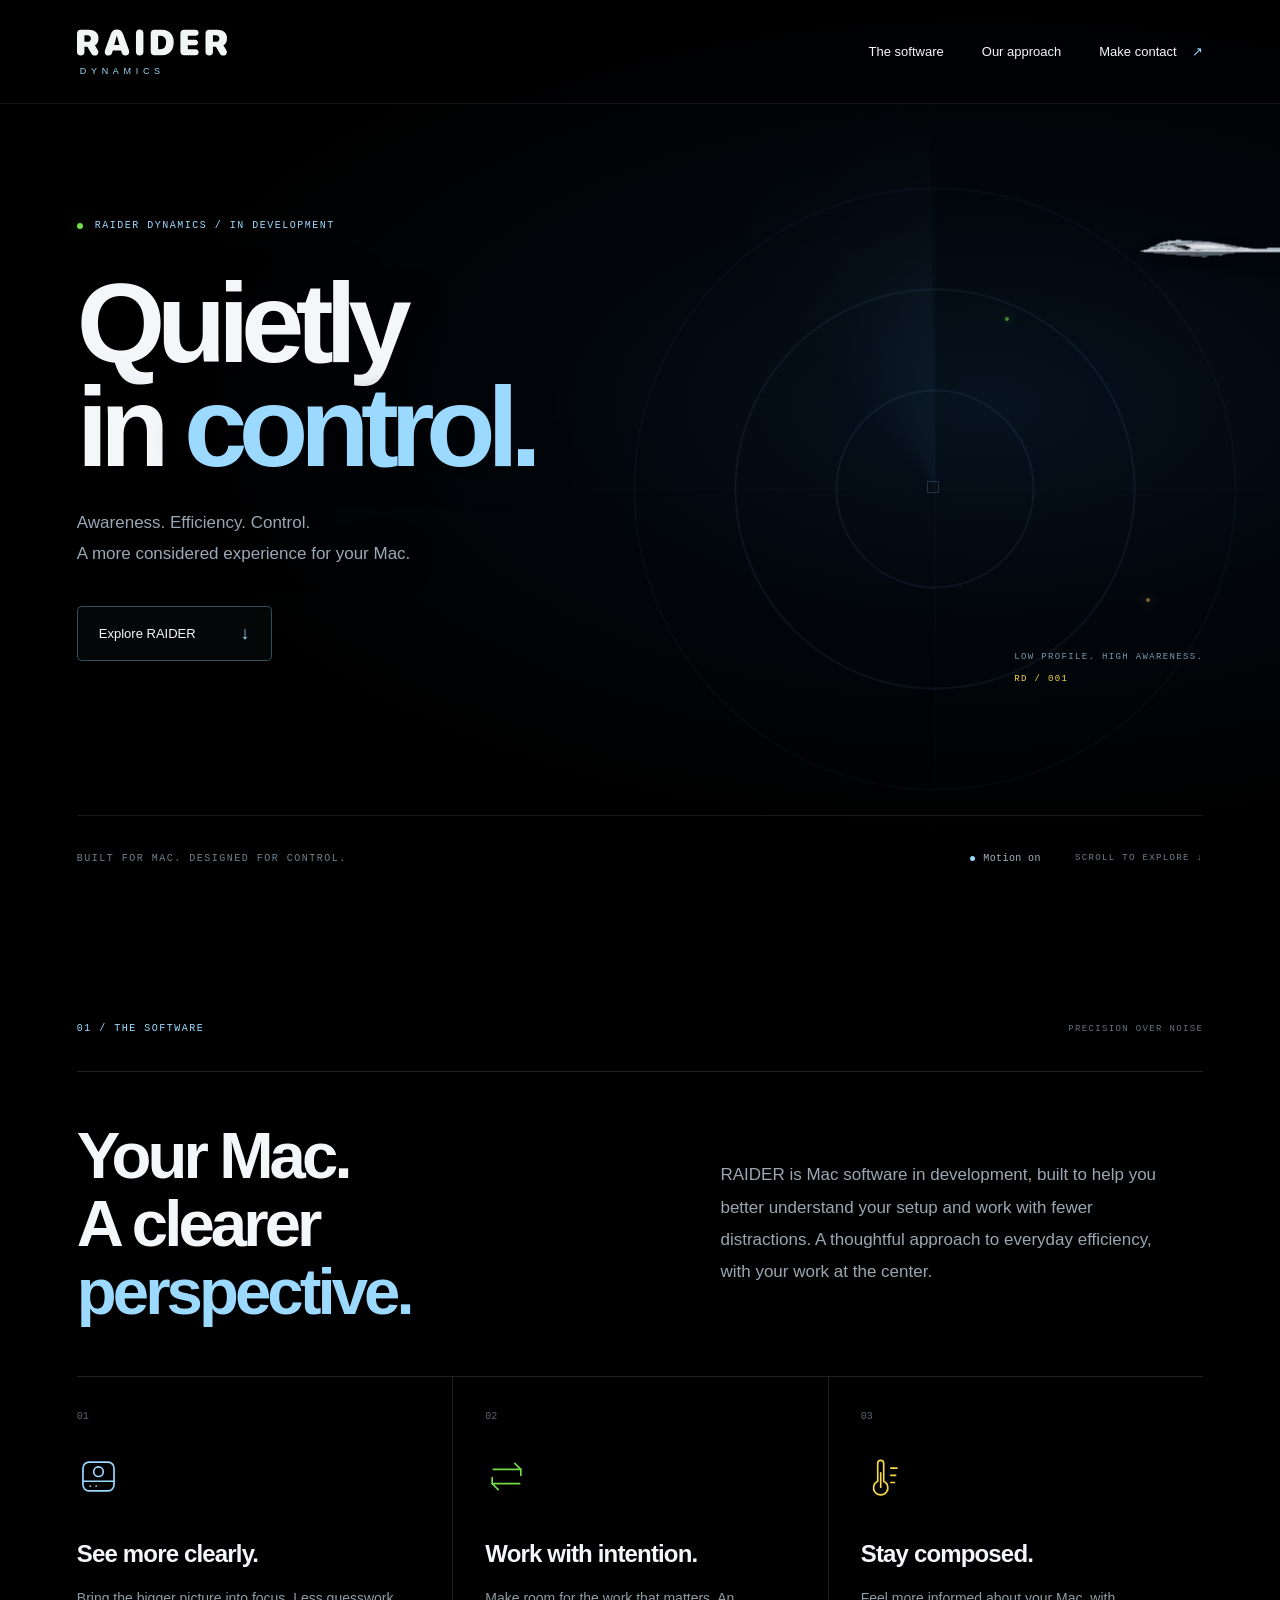
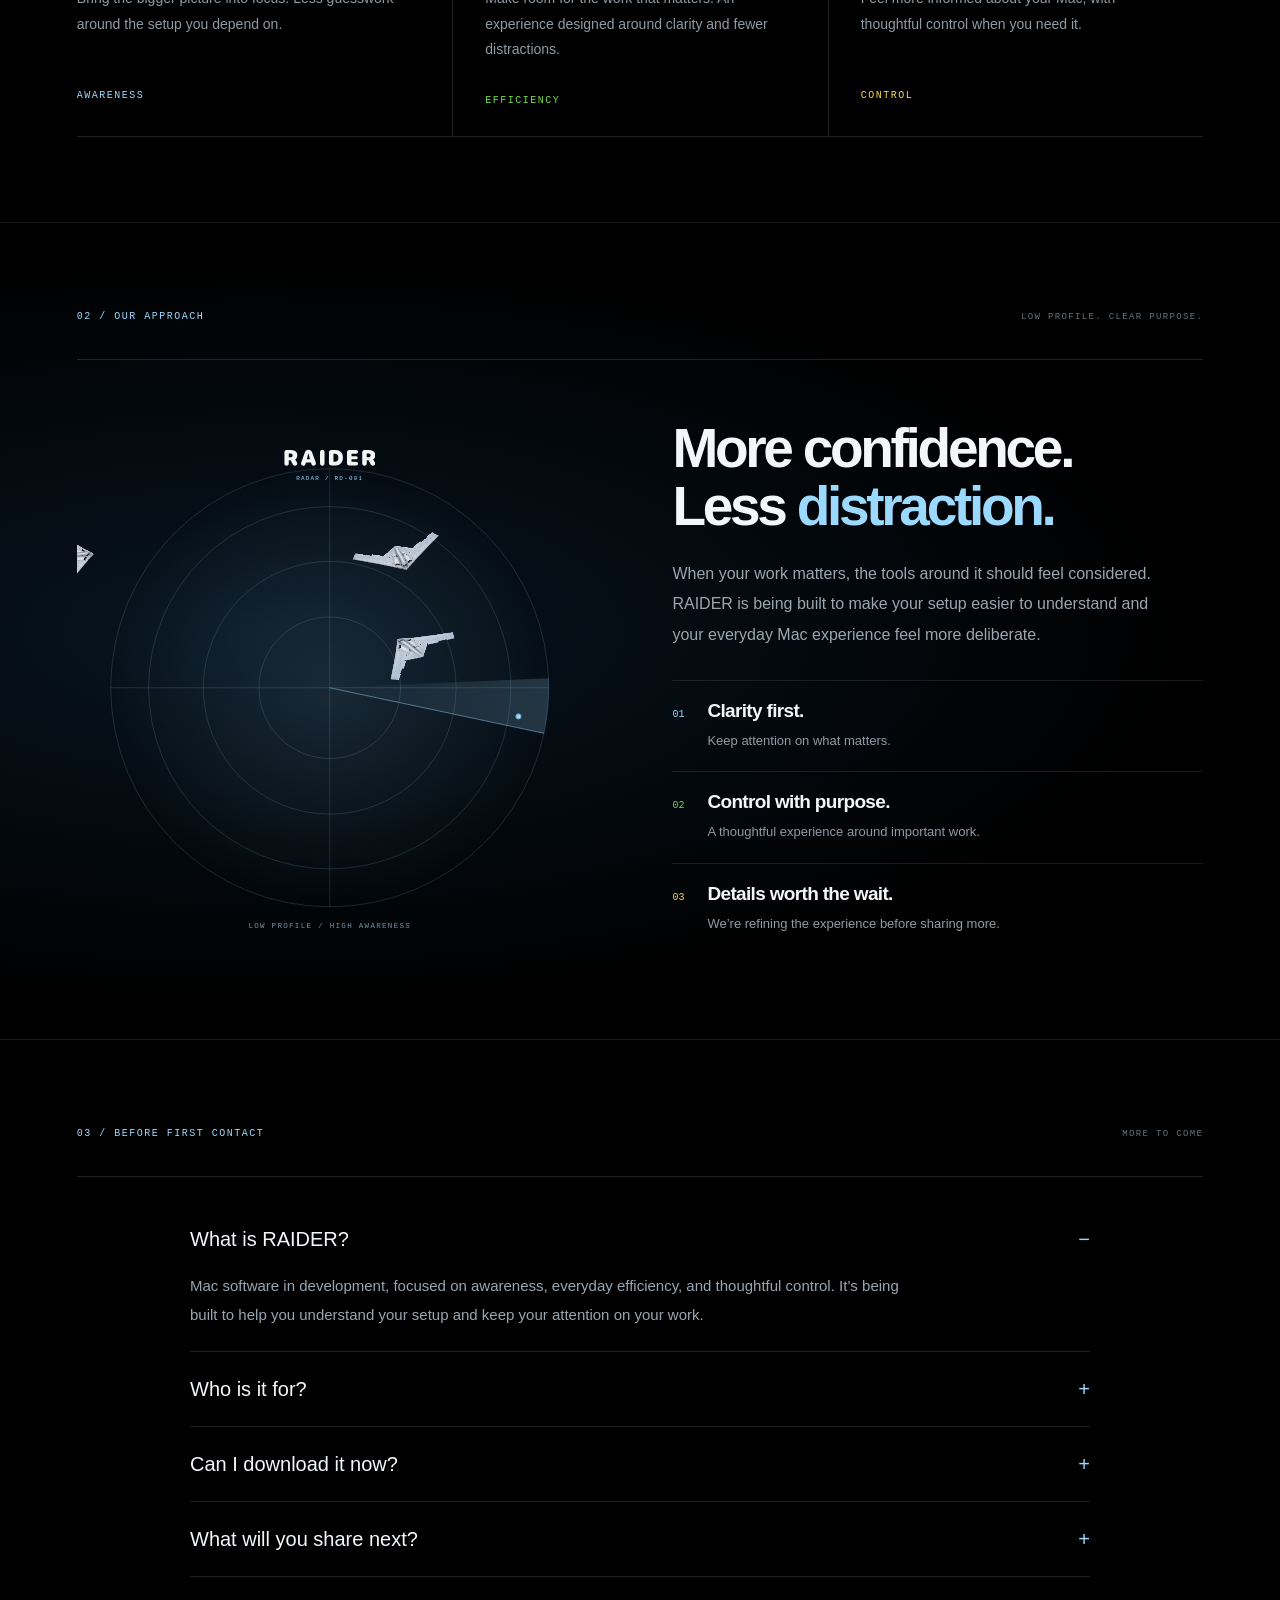
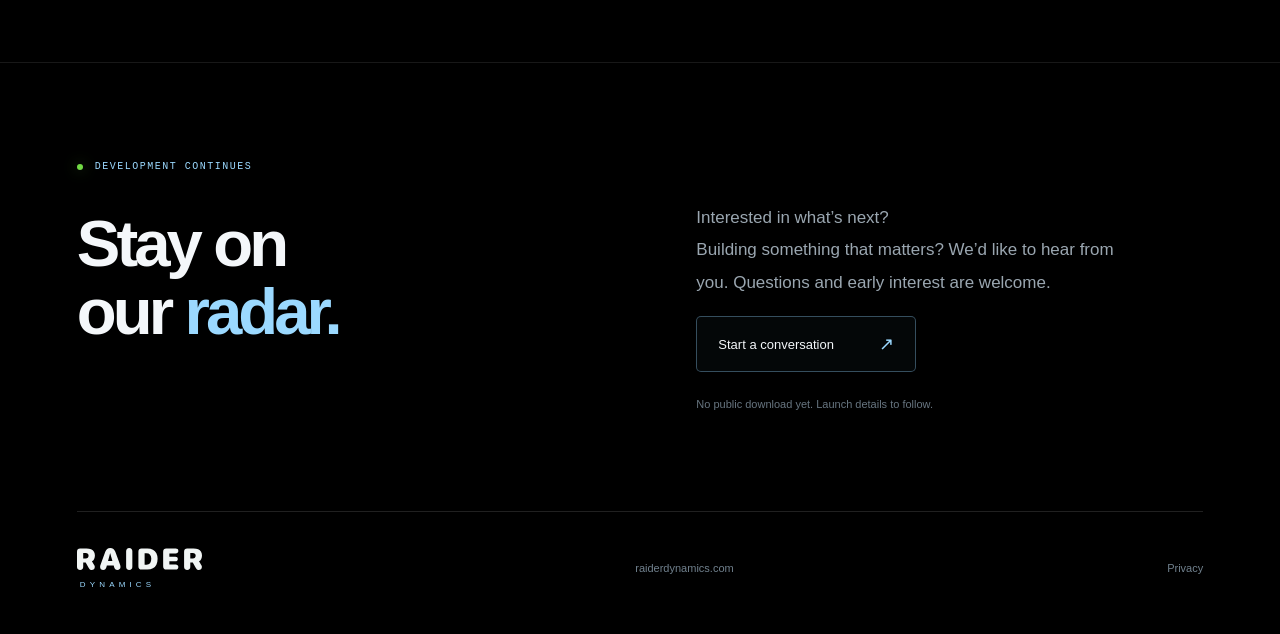
==== commit 572492d5: "Add distinct stealth fly-throughs and independent radar contacts" ====
--- a/index.html
+++ b/index.html
@@ -1 +1 @@
-<!doctype html><html lang="en"><head><meta charset="utf-8"><meta name="viewport" content="width=device-width,initial-scale=1"><meta name="theme-color" content="#000000"><meta name="description" content="Raider Dynamics. Mac software for a clearer, more efficient everyday experience. Currently in development."><title>Raider Dynamics — Quietly in control.</title><link rel="canonical" href="https://raiderdynamics.com/"><meta property="og:type" content="website"><meta property="og:title" content="Raider Dynamics — Quietly in control."><meta property="og:description" content="Awareness. Efficiency. Control. A more considered Mac experience in development."><meta property="og:url" content="https://raiderdynamics.com/"><meta property="og:image" content="https://raiderdynamics.com/assets/raider-app-logo.png"><meta name="twitter:card" content="summary"><meta name="twitter:image" content="https://raiderdynamics.com/assets/raider-app-logo.png"><link rel="shortcut icon" href="/favicon-v5.ico"><link rel="icon" type="image/png" sizes="32x32" href="/assets/raider-icon-32.png"><link rel="mask-icon" href="/assets/safari-raider.svg" color="#9bd9ff"><link rel="apple-touch-icon" sizes="180x180" href="/assets/raider-icon-180.png?v=3"><link rel="manifest" href="site.webmanifest?v=3"><link rel="stylesheet" href="assets/styles.css?v=approach-25"></head><body><a class="skip" href="#main">Skip to content</a><header><a class="brand" href="#" aria-label="Raider Dynamics home"><img src="assets/raider-wordmark.svg" width="150" height="29" alt="RAIDER"><span>DYNAMICS</span></a><nav aria-label="Main navigation"><a href="#mission">The software</a><a href="#approach">Our approach</a><a href="#contact">Make contact <span>↗</span></a></nav></header><main id="main"><section class="hero"><div class="radar" aria-hidden="true"><div class="rings"></div><div class="sweep"></div><span class="blip b1"></span><span class="blip b2"></span><div class="crosshair"></div></div><div class="aircraft" aria-hidden="true"><canvas class="aircraft-model"></canvas><div class="payload-bay"></div></div><div class="hero-copy"><p class="eyebrow"><span class="status-dot"></span> RAIDER DYNAMICS / IN DEVELOPMENT</p><h1>Quietly<br>in <em>control.</em></h1><p class="intro">Awareness. Efficiency. Control.<br>A more considered experience for your Mac.</p><a class="button" href="#mission">Explore RAIDER <span>↓</span></a></div><div class="flight-note" aria-hidden="true"><span>LOW PROFILE. HIGH AWARENESS.</span><span>RD / 001</span></div><div class="hero-bottom"><span class="mono">BUILT FOR MAC. DESIGNED FOR CONTROL.</span><div class="hero-tools"><button class="motion-control" type="button" aria-pressed="false" aria-label="Pause animation"><span class="motion-indicator" aria-hidden="true"></span><span class="motion-label">Motion on</span></button><span class="scroll">SCROLL TO EXPLORE ↓</span></div></div></section><section class="mission" id="mission"><div class="section-top"><p class="eyebrow">01 / THE SOFTWARE</p><span class="mono">PRECISION OVER NOISE</span></div><div class="mission-intro"><h2>Your Mac.<br>A clearer <span>perspective.</span></h2><p>RAIDER is Mac software in development, built to help you better understand your setup and work with fewer distractions. A thoughtful approach to everyday efficiency, with your work at the center.</p></div><div class="capabilities"><article class="blue"><span class="number">01</span><div class="glyph" aria-hidden="true"><svg viewBox="0 0 36 36" fill="none" stroke="currentColor" stroke-width="1.4" stroke-linecap="round" stroke-linejoin="round"><rect x="5" y="6" width="26" height="24" rx="5"/><path d="M5 22h26M11 26h.1M16 26h.1"/><circle cx="18" cy="14" r="4"/></svg></div><h3>See more clearly.</h3><p>Bring the bigger picture into focus. Less guesswork around the setup you depend on.</p><span class="tag">AWARENESS</span></article><article class="green"><span class="number">02</span><div class="glyph" aria-hidden="true"><svg viewBox="0 0 36 36" fill="none" stroke="currentColor" stroke-width="1.4" stroke-linecap="round" stroke-linejoin="round"><path d="M7 12h23l-5-5M29 24H6l5 5"/><path d="M30 12v5M6 24v-5"/></svg></div><h3>Work with intention.</h3><p>Make room for the work that matters. An experience designed around clarity and fewer distractions.</p><span class="tag">EFFICIENCY</span></article><article class="yellow"><span class="number">03</span><div class="glyph" aria-hidden="true"><svg viewBox="0 0 36 36" fill="none" stroke="currentColor" stroke-width="1.4" stroke-linecap="round" stroke-linejoin="round"><path d="M19 7v15a6 6 0 1 1-5 0V7a2.5 2.5 0 0 1 5 0Z"/><path d="M25 11h5M25 17h4M25 23h3M16.5 15v12"/></svg></div><h3>Stay composed.</h3><p>Feel more informed about your Mac, with thoughtful control when you need it.</p><span class="tag">CONTROL</span></article></div></section><section class="approach" id="approach"><div class="section-top"><p class="eyebrow">02 / OUR APPROACH</p><span class="mono">LOW PROFILE. CLEAR PURPOSE.</span></div><div class="approach-grid"><div class="signal-art" aria-hidden="true"><div class="approach-airframe" data-flight="1"><canvas class="approach-model" width="256" height="256"></canvas></div><div class="approach-airframe" data-flight="2"><canvas class="approach-model" width="256" height="256"></canvas></div><div class="approach-airframe" data-flight="3"><canvas class="approach-model" width="256" height="256"></canvas></div><svg class="approach-flight" viewBox="0 0 600 600" xmlns="http://www.w3.org/2000/svg"><defs><radialGradient id="rd-flight-glow"><stop stop-color="#9bd9ff" stop-opacity=".12"/><stop offset="1" stop-color="#9bd9ff" stop-opacity="0"/></radialGradient><filter id="rd-flight-shadow" x="-50%" y="-100%" width="200%" height="300%"><feDropShadow dx="0" dy="3" stdDeviation="3" flood-color="#000" flood-opacity=".8"/></filter></defs><circle cx="300" cy="300" r="255" fill="url(#rd-flight-glow)"/><g stroke="#9bd9ff" stroke-opacity=".13" stroke-width="1"><path d="M300 38V562M38 300H562"/><circle cx="300" cy="300" r="260" fill="none" stroke-dasharray="1 14"/></g><path d="M 412 300 A 112 79.196 0 1 1 188 300 A 112 79.196 0 1 1 412 300" fill="none" stroke="#f7d64a" stroke-opacity=".25" stroke-width="1"/><path d="M 464 300 A 164 115.966 0 1 1 136 300 A 164 115.966 0 1 1 464 300" fill="none" stroke="#72db45" stroke-opacity=".25" stroke-width="1"/><path d="M 516 300 A 216 152.735 0 1 1 84 300 A 216 152.735 0 1 1 516 300" fill="none" stroke="#9bd9ff" stroke-opacity=".25" stroke-width="1"/><circle cx="300" cy="300" r="77" fill="#020609" stroke="#9bd9ff" stroke-opacity=".18"/><image href="assets/raider-wordmark.svg" x="237" y="284" width="126" height="25"/><text x="300" y="327" text-anchor="middle" fill="#9bd9ff" font-size="8" font-family="ui-monospace,monospace" letter-spacing="2">QUIETLY IN CONTROL</text><text x="300" y="585" text-anchor="middle" fill="#7592a8" font-size="9" font-family="ui-monospace,monospace" letter-spacing="1.5">AWARENESS / EFFICIENCY / CONTROL</text></svg></div><div class="approach-copy"><h2>More confidence.<br>Less <span>distraction.</span></h2><p>When your work matters, the tools around it should feel considered. RAIDER is being built to make your setup easier to understand and your everyday Mac experience feel more deliberate.</p><div class="principles"><article><span>01</span><div><h3>Clarity first.</h3><p>Keep attention on what matters.</p></div></article><article><span>02</span><div><h3>Control with purpose.</h3><p>A thoughtful experience around important work.</p></div></article><article><span>03</span><div><h3>Details worth the wait.</h3><p>We’re refining the experience before sharing more.</p></div></article></div></div></div></section><section class="questions"><div class="section-top"><p class="eyebrow">03 / BEFORE FIRST CONTACT</p><span class="mono">MORE TO COME</span></div><div class="faq-list"><details open><summary>What is RAIDER?</summary><p>Mac software in development, focused on awareness, everyday efficiency, and thoughtful control. It’s being built to help you understand your setup and keep your attention on your work.</p></details><details><summary>Who is it for?</summary><p>People who rely on a Mac for creative projects and everyday work, and want a more considered experience around the tools they use.</p></details><details><summary>Can I download it now?</summary><p>Not yet. RAIDER is still in development. There is no public download or announced release date. Get in touch if you’d like to express early interest.</p></details><details><summary>What will you share next?</summary><p>Product previews, compatibility, and availability when they’re ready. For now, development continues behind the scenes.</p></details></div></section><section class="contact" id="contact"><div><p class="eyebrow"><span class="status-dot"></span> DEVELOPMENT CONTINUES</p><h2>Stay on<br>our <span>radar.</span></h2></div><div class="contact-copy"><p>Interested in what’s next?<br>Building something that matters? We’d like to hear from you. Questions and early interest are welcome.</p><a class="button" href="mailto:gdizz00@mac.com?subject=Raider%20Dynamics">Start a conversation <span>↗</span></a><p class="small">No public download yet. Launch details to follow.</p></div></section></main><footer><a class="brand" href="#"><img src="assets/raider-wordmark.svg" width="125" height="24" alt="RAIDER"><span>DYNAMICS</span></a><span>raiderdynamics.com</span><a href="privacy.html">Privacy</a></footer><script src="assets/aircraft.js?v=approach-25"></script><script src="assets/site.js?v=approach-25" defer></script><script src="assets/approach.js?v=approach-25" defer></script></body></html>
+<!doctype html><html lang="en"><head><meta charset="utf-8"><meta name="viewport" content="width=device-width,initial-scale=1"><meta name="theme-color" content="#000000"><meta name="description" content="Raider Dynamics. Mac software for a clearer, more efficient everyday experience. Currently in development."><title>Raider Dynamics — Quietly in control.</title><link rel="canonical" href="https://raiderdynamics.com/"><meta property="og:type" content="website"><meta property="og:title" content="Raider Dynamics — Quietly in control."><meta property="og:description" content="Awareness. Efficiency. Control. A more considered Mac experience in development."><meta property="og:url" content="https://raiderdynamics.com/"><meta property="og:image" content="https://raiderdynamics.com/assets/raider-app-logo.png"><meta name="twitter:card" content="summary"><meta name="twitter:image" content="https://raiderdynamics.com/assets/raider-app-logo.png"><link rel="shortcut icon" href="/favicon-v5.ico"><link rel="icon" type="image/png" sizes="32x32" href="/assets/raider-icon-32.png"><link rel="mask-icon" href="/assets/safari-raider.svg" color="#9bd9ff"><link rel="apple-touch-icon" sizes="180x180" href="/assets/raider-icon-180.png?v=3"><link rel="manifest" href="site.webmanifest?v=3"><link rel="stylesheet" href="assets/styles.css?v=radar-26"></head><body><a class="skip" href="#main">Skip to content</a><header><a class="brand" href="#" aria-label="Raider Dynamics home"><img src="assets/raider-wordmark.svg" width="150" height="29" alt="RAIDER"><span>DYNAMICS</span></a><nav aria-label="Main navigation"><a href="#mission">The software</a><a href="#approach">Our approach</a><a href="#contact">Make contact <span>↗</span></a></nav></header><main id="main"><section class="hero"><div class="radar" aria-hidden="true"><div class="rings"></div><div class="sweep"></div><span class="blip b1"></span><span class="blip b2"></span><div class="crosshair"></div></div><div class="aircraft" aria-hidden="true"><canvas class="aircraft-model"></canvas><div class="payload-bay"></div></div><div class="hero-copy"><p class="eyebrow"><span class="status-dot"></span> RAIDER DYNAMICS / IN DEVELOPMENT</p><h1>Quietly<br>in <em>control.</em></h1><p class="intro">Awareness. Efficiency. Control.<br>A more considered experience for your Mac.</p><a class="button" href="#mission">Explore RAIDER <span>↓</span></a></div><div class="flight-note" aria-hidden="true"><span>LOW PROFILE. HIGH AWARENESS.</span><span>RD / 001</span></div><div class="hero-bottom"><span class="mono">BUILT FOR MAC. DESIGNED FOR CONTROL.</span><div class="hero-tools"><button class="motion-control" type="button" aria-pressed="false" aria-label="Pause animation"><span class="motion-indicator" aria-hidden="true"></span><span class="motion-label">Motion on</span></button><span class="scroll">SCROLL TO EXPLORE ↓</span></div></div></section><section class="mission" id="mission"><div class="section-top"><p class="eyebrow">01 / THE SOFTWARE</p><span class="mono">PRECISION OVER NOISE</span></div><div class="mission-intro"><h2>Your Mac.<br>A clearer <span>perspective.</span></h2><p>RAIDER is Mac software in development, built to help you better understand your setup and work with fewer distractions. A thoughtful approach to everyday efficiency, with your work at the center.</p></div><div class="capabilities"><article class="blue"><span class="number">01</span><div class="glyph" aria-hidden="true"><svg viewBox="0 0 36 36" fill="none" stroke="currentColor" stroke-width="1.4" stroke-linecap="round" stroke-linejoin="round"><rect x="5" y="6" width="26" height="24" rx="5"/><path d="M5 22h26M11 26h.1M16 26h.1"/><circle cx="18" cy="14" r="4"/></svg></div><h3>See more clearly.</h3><p>Bring the bigger picture into focus. Less guesswork around the setup you depend on.</p><span class="tag">AWARENESS</span></article><article class="green"><span class="number">02</span><div class="glyph" aria-hidden="true"><svg viewBox="0 0 36 36" fill="none" stroke="currentColor" stroke-width="1.4" stroke-linecap="round" stroke-linejoin="round"><path d="M7 12h23l-5-5M29 24H6l5 5"/><path d="M30 12v5M6 24v-5"/></svg></div><h3>Work with intention.</h3><p>Make room for the work that matters. An experience designed around clarity and fewer distractions.</p><span class="tag">EFFICIENCY</span></article><article class="yellow"><span class="number">03</span><div class="glyph" aria-hidden="true"><svg viewBox="0 0 36 36" fill="none" stroke="currentColor" stroke-width="1.4" stroke-linecap="round" stroke-linejoin="round"><path d="M19 7v15a6 6 0 1 1-5 0V7a2.5 2.5 0 0 1 5 0Z"/><path d="M25 11h5M25 17h4M25 23h3M16.5 15v12"/></svg></div><h3>Stay composed.</h3><p>Feel more informed about your Mac, with thoughtful control when you need it.</p><span class="tag">CONTROL</span></article></div></section><section class="approach" id="approach"><div class="section-top"><p class="eyebrow">02 / OUR APPROACH</p><span class="mono">LOW PROFILE. CLEAR PURPOSE.</span></div><div class="approach-grid"><div class="signal-art" aria-hidden="true"><div class="approach-airframe" data-flight="1"><canvas class="approach-model" width="256" height="256"></canvas></div><div class="approach-airframe" data-flight="2"><canvas class="approach-model" width="256" height="256"></canvas></div><div class="approach-airframe" data-flight="3"><canvas class="approach-model" width="256" height="256"></canvas></div><svg class="approach-flight" viewBox="0 0 600 600" xmlns="http://www.w3.org/2000/svg"><defs><radialGradient id="rd-radar-glow"><stop stop-color="#9bd9ff" stop-opacity=".12"/><stop offset="1" stop-color="#9bd9ff" stop-opacity="0"/></radialGradient><linearGradient id="rd-sweep-light" x1="300" y1="300" x2="560" y2="300" gradientUnits="userSpaceOnUse"><stop stop-color="#9bd9ff" stop-opacity="0"/><stop offset="1" stop-color="#9bd9ff" stop-opacity=".2"/></linearGradient></defs><circle cx="300" cy="300" r="270" fill="url(#rd-radar-glow)"/><g fill="none" stroke="#9bd9ff" stroke-opacity=".18" stroke-width="1"><circle cx="300" cy="300" r="260"/><circle cx="300" cy="300" r="215"/><circle cx="300" cy="300" r="150"/><circle cx="300" cy="300" r="84"/><path d="M300 40V560M40 300H560"/></g><g class="radar-scan"><path d="M300 300L552 235A260 260 0 0 1 560 300Z" fill="url(#rd-sweep-light)"/><path d="M300 300H560" stroke="#9bd9ff" stroke-opacity=".5"/></g><g class="radar-contacts"></g><image href="assets/raider-wordmark.svg" x="246" y="16" width="108" height="22"/><text x="300" y="53" text-anchor="middle" fill="#9bd9ff" font-size="7" font-family="ui-monospace,monospace" letter-spacing="1.5">RADAR / RD-001</text><text x="300" y="585" text-anchor="middle" fill="#7592a8" font-size="9" font-family="ui-monospace,monospace" letter-spacing="1.5">LOW PROFILE / HIGH AWARENESS</text></svg></div><div class="approach-copy"><h2>More confidence.<br>Less <span>distraction.</span></h2><p>When your work matters, the tools around it should feel considered. RAIDER is being built to make your setup easier to understand and your everyday Mac experience feel more deliberate.</p><div class="principles"><article><span>01</span><div><h3>Clarity first.</h3><p>Keep attention on what matters.</p></div></article><article><span>02</span><div><h3>Control with purpose.</h3><p>A thoughtful experience around important work.</p></div></article><article><span>03</span><div><h3>Details worth the wait.</h3><p>We’re refining the experience before sharing more.</p></div></article></div></div></div></section><section class="questions"><div class="section-top"><p class="eyebrow">03 / BEFORE FIRST CONTACT</p><span class="mono">MORE TO COME</span></div><div class="faq-list"><details open><summary>What is RAIDER?</summary><p>Mac software in development, focused on awareness, everyday efficiency, and thoughtful control. It’s being built to help you understand your setup and keep your attention on your work.</p></details><details><summary>Who is it for?</summary><p>People who rely on a Mac for creative projects and everyday work, and want a more considered experience around the tools they use.</p></details><details><summary>Can I download it now?</summary><p>Not yet. RAIDER is still in development. There is no public download or announced release date. Get in touch if you’d like to express early interest.</p></details><details><summary>What will you share next?</summary><p>Product previews, compatibility, and availability when they’re ready. For now, development continues behind the scenes.</p></details></div></section><section class="contact" id="contact"><div><p class="eyebrow"><span class="status-dot"></span> DEVELOPMENT CONTINUES</p><h2>Stay on<br>our <span>radar.</span></h2></div><div class="contact-copy"><p>Interested in what’s next?<br>Building something that matters? We’d like to hear from you. Questions and early interest are welcome.</p><a class="button" href="mailto:gdizz00@mac.com?subject=Raider%20Dynamics">Start a conversation <span>↗</span></a><p class="small">No public download yet. Launch details to follow.</p></div></section></main><footer><a class="brand" href="#"><img src="assets/raider-wordmark.svg" width="125" height="24" alt="RAIDER"><span>DYNAMICS</span></a><span>raiderdynamics.com</span><a href="privacy.html">Privacy</a></footer><script src="assets/aircraft.js?v=radar-26"></script><script src="assets/site.js?v=radar-26" defer></script><script src="assets/approach.js?v=radar-26" defer></script></body></html>
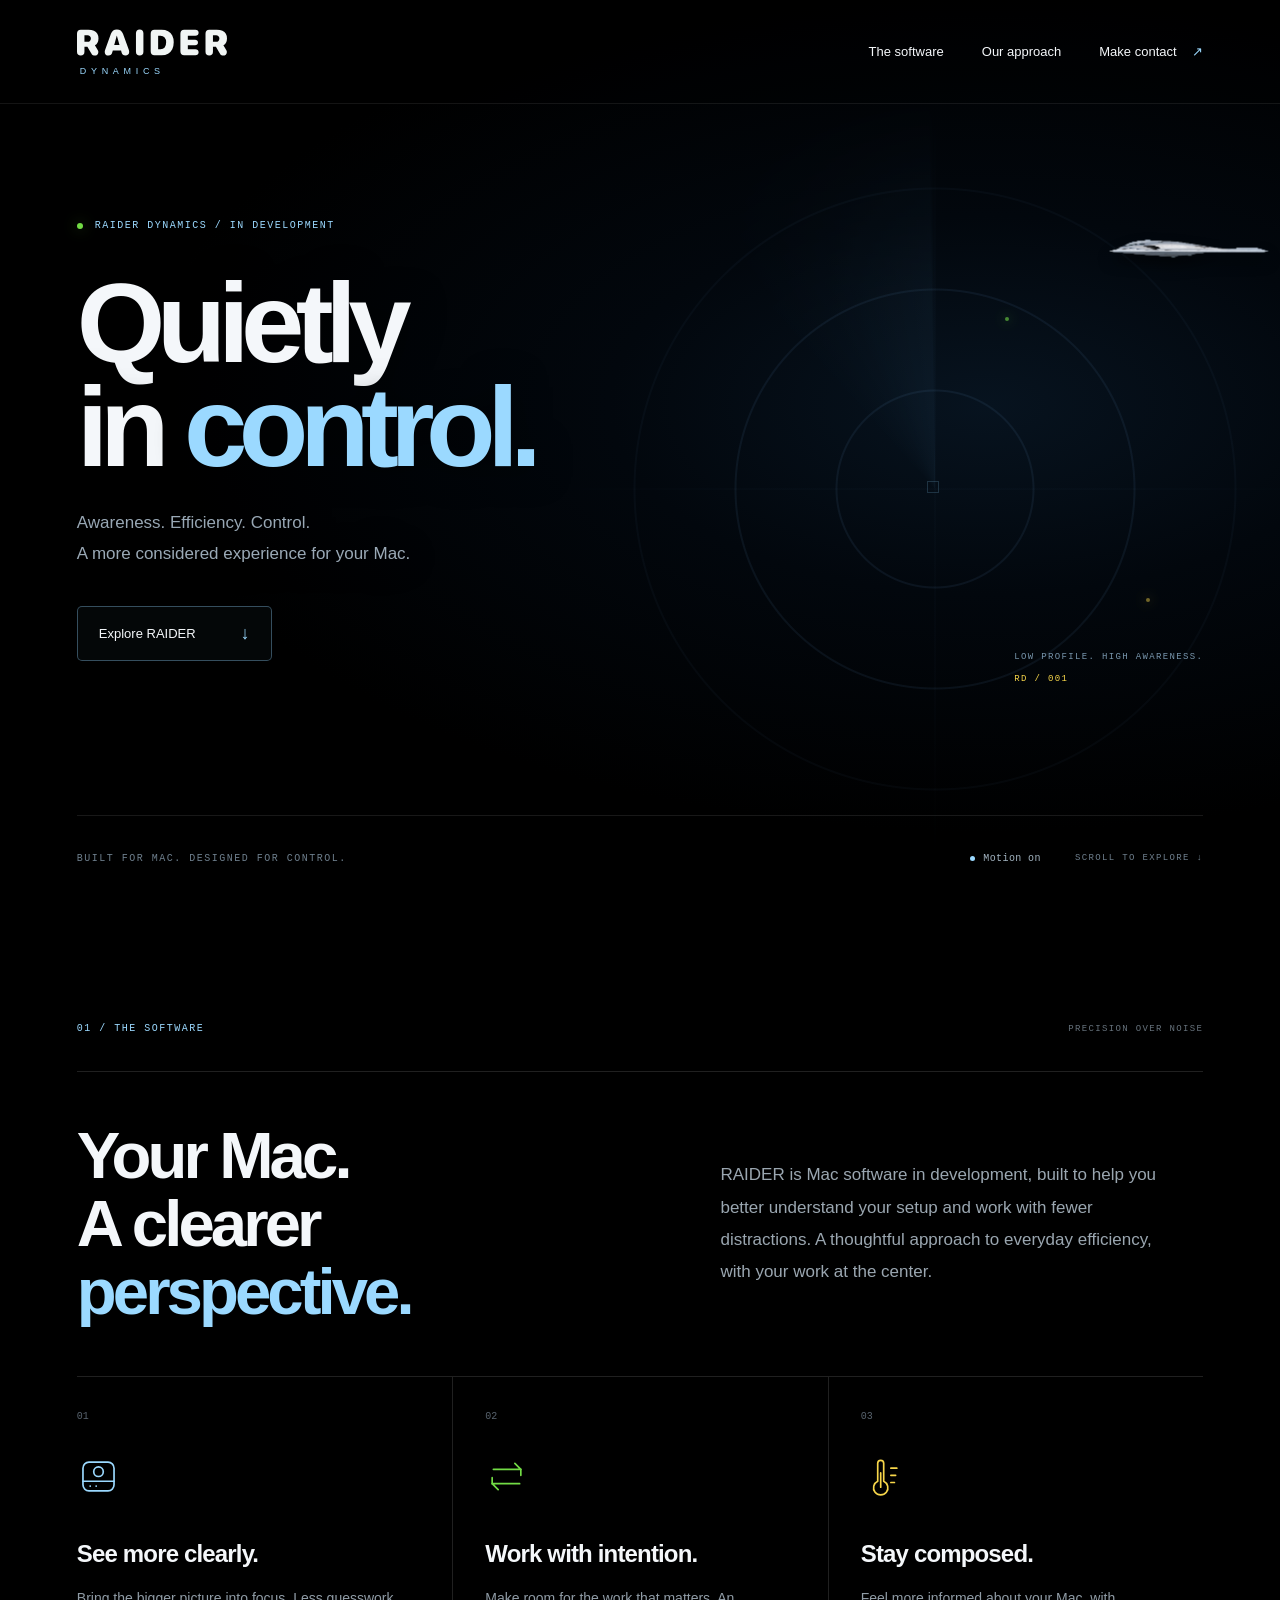
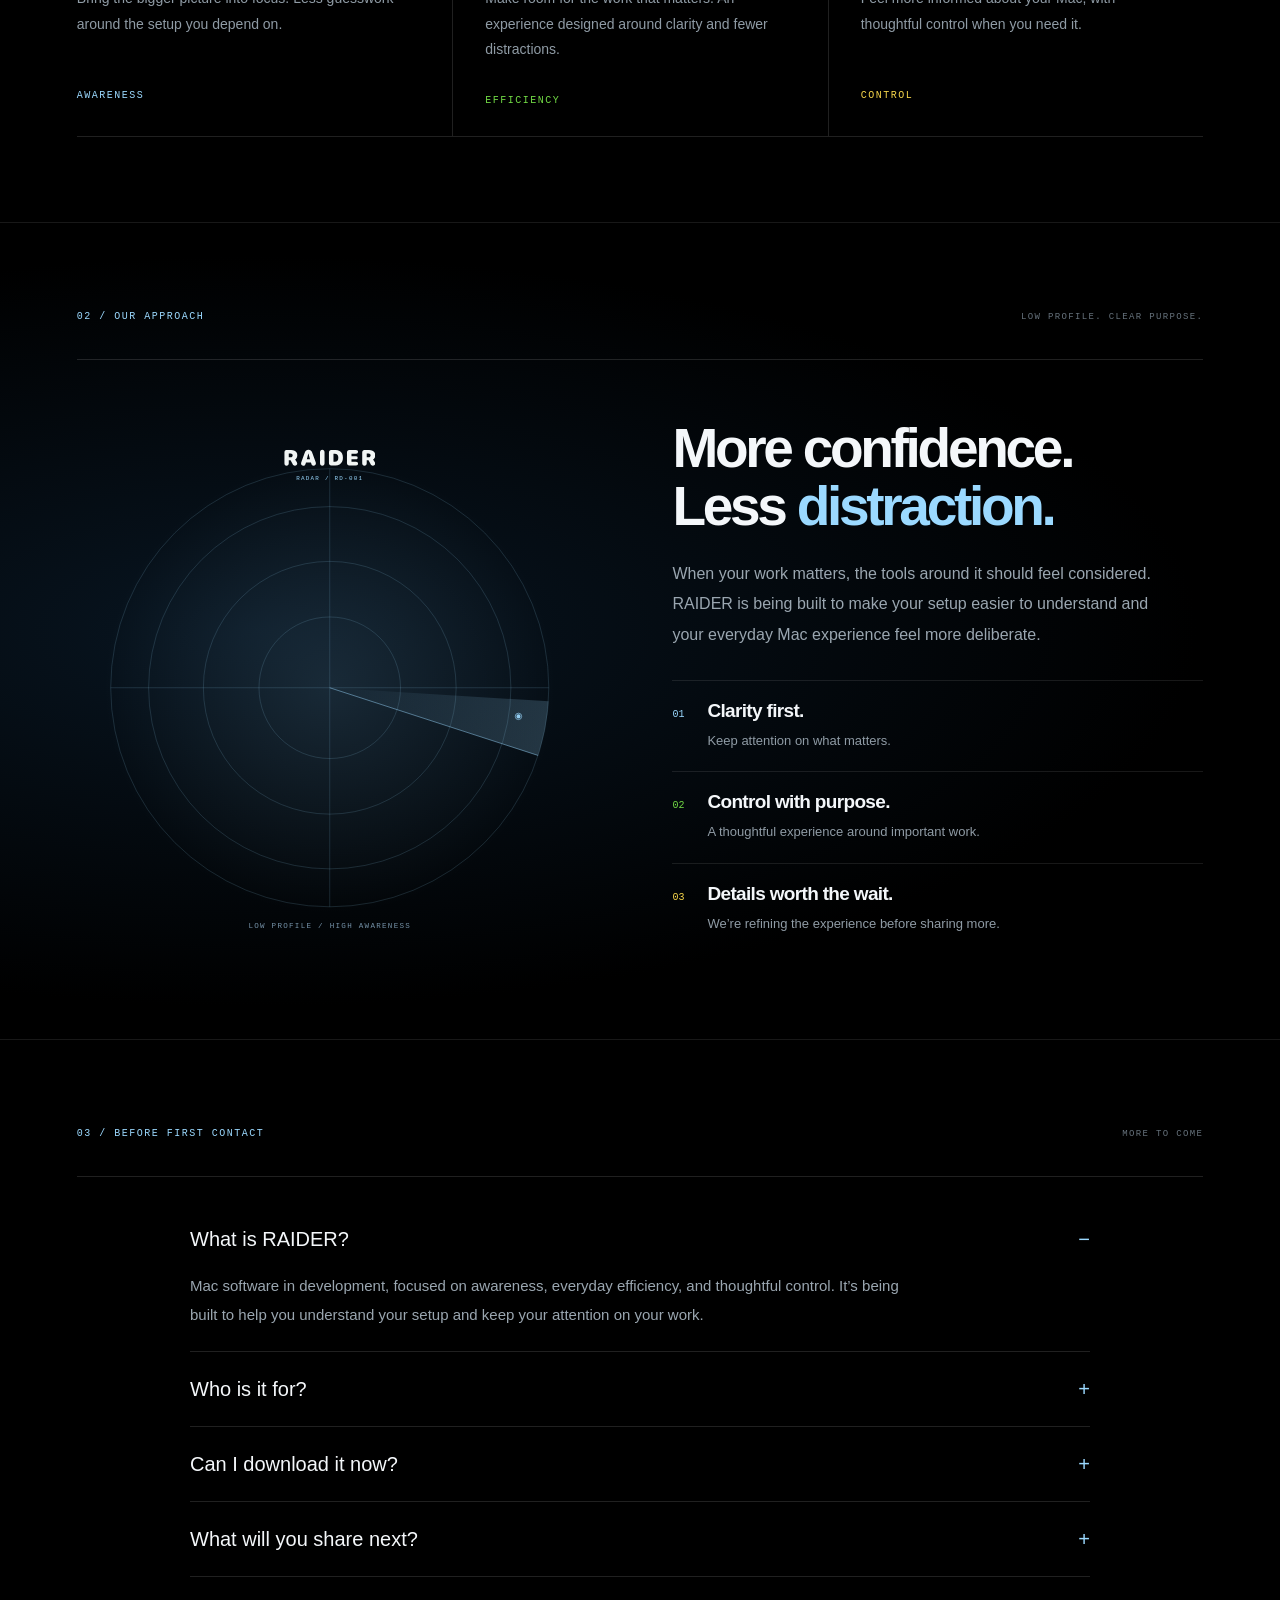
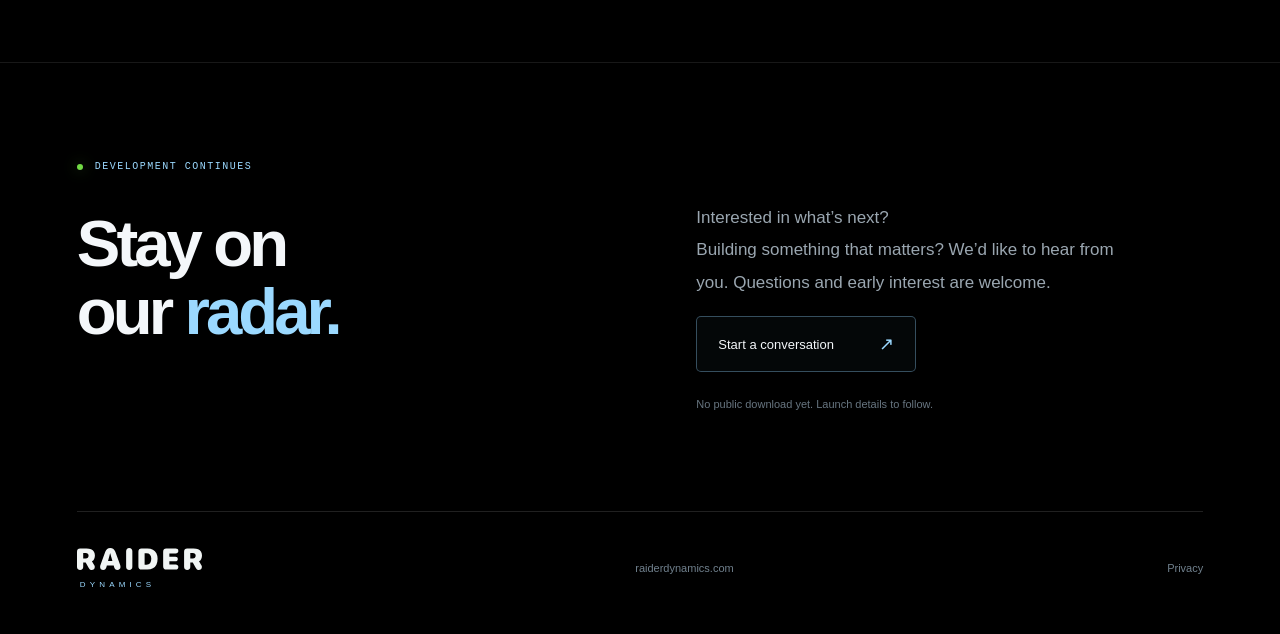
==== commit 642b2d03: "Simplify radar to one full-width gently banked B21 pass" ====
--- a/index.html
+++ b/index.html
@@ -1 +1 @@
-<!doctype html><html lang="en"><head><meta charset="utf-8"><meta name="viewport" content="width=device-width,initial-scale=1"><meta name="theme-color" content="#000000"><meta name="description" content="Raider Dynamics. Mac software for a clearer, more efficient everyday experience. Currently in development."><title>Raider Dynamics — Quietly in control.</title><link rel="canonical" href="https://raiderdynamics.com/"><meta property="og:type" content="website"><meta property="og:title" content="Raider Dynamics — Quietly in control."><meta property="og:description" content="Awareness. Efficiency. Control. A more considered Mac experience in development."><meta property="og:url" content="https://raiderdynamics.com/"><meta property="og:image" content="https://raiderdynamics.com/assets/raider-app-logo.png"><meta name="twitter:card" content="summary"><meta name="twitter:image" content="https://raiderdynamics.com/assets/raider-app-logo.png"><link rel="shortcut icon" href="/favicon-v5.ico"><link rel="icon" type="image/png" sizes="32x32" href="/assets/raider-icon-32.png"><link rel="mask-icon" href="/assets/safari-raider.svg" color="#9bd9ff"><link rel="apple-touch-icon" sizes="180x180" href="/assets/raider-icon-180.png?v=3"><link rel="manifest" href="site.webmanifest?v=3"><link rel="stylesheet" href="assets/styles.css?v=radar-26"></head><body><a class="skip" href="#main">Skip to content</a><header><a class="brand" href="#" aria-label="Raider Dynamics home"><img src="assets/raider-wordmark.svg" width="150" height="29" alt="RAIDER"><span>DYNAMICS</span></a><nav aria-label="Main navigation"><a href="#mission">The software</a><a href="#approach">Our approach</a><a href="#contact">Make contact <span>↗</span></a></nav></header><main id="main"><section class="hero"><div class="radar" aria-hidden="true"><div class="rings"></div><div class="sweep"></div><span class="blip b1"></span><span class="blip b2"></span><div class="crosshair"></div></div><div class="aircraft" aria-hidden="true"><canvas class="aircraft-model"></canvas><div class="payload-bay"></div></div><div class="hero-copy"><p class="eyebrow"><span class="status-dot"></span> RAIDER DYNAMICS / IN DEVELOPMENT</p><h1>Quietly<br>in <em>control.</em></h1><p class="intro">Awareness. Efficiency. Control.<br>A more considered experience for your Mac.</p><a class="button" href="#mission">Explore RAIDER <span>↓</span></a></div><div class="flight-note" aria-hidden="true"><span>LOW PROFILE. HIGH AWARENESS.</span><span>RD / 001</span></div><div class="hero-bottom"><span class="mono">BUILT FOR MAC. DESIGNED FOR CONTROL.</span><div class="hero-tools"><button class="motion-control" type="button" aria-pressed="false" aria-label="Pause animation"><span class="motion-indicator" aria-hidden="true"></span><span class="motion-label">Motion on</span></button><span class="scroll">SCROLL TO EXPLORE ↓</span></div></div></section><section class="mission" id="mission"><div class="section-top"><p class="eyebrow">01 / THE SOFTWARE</p><span class="mono">PRECISION OVER NOISE</span></div><div class="mission-intro"><h2>Your Mac.<br>A clearer <span>perspective.</span></h2><p>RAIDER is Mac software in development, built to help you better understand your setup and work with fewer distractions. A thoughtful approach to everyday efficiency, with your work at the center.</p></div><div class="capabilities"><article class="blue"><span class="number">01</span><div class="glyph" aria-hidden="true"><svg viewBox="0 0 36 36" fill="none" stroke="currentColor" stroke-width="1.4" stroke-linecap="round" stroke-linejoin="round"><rect x="5" y="6" width="26" height="24" rx="5"/><path d="M5 22h26M11 26h.1M16 26h.1"/><circle cx="18" cy="14" r="4"/></svg></div><h3>See more clearly.</h3><p>Bring the bigger picture into focus. Less guesswork around the setup you depend on.</p><span class="tag">AWARENESS</span></article><article class="green"><span class="number">02</span><div class="glyph" aria-hidden="true"><svg viewBox="0 0 36 36" fill="none" stroke="currentColor" stroke-width="1.4" stroke-linecap="round" stroke-linejoin="round"><path d="M7 12h23l-5-5M29 24H6l5 5"/><path d="M30 12v5M6 24v-5"/></svg></div><h3>Work with intention.</h3><p>Make room for the work that matters. An experience designed around clarity and fewer distractions.</p><span class="tag">EFFICIENCY</span></article><article class="yellow"><span class="number">03</span><div class="glyph" aria-hidden="true"><svg viewBox="0 0 36 36" fill="none" stroke="currentColor" stroke-width="1.4" stroke-linecap="round" stroke-linejoin="round"><path d="M19 7v15a6 6 0 1 1-5 0V7a2.5 2.5 0 0 1 5 0Z"/><path d="M25 11h5M25 17h4M25 23h3M16.5 15v12"/></svg></div><h3>Stay composed.</h3><p>Feel more informed about your Mac, with thoughtful control when you need it.</p><span class="tag">CONTROL</span></article></div></section><section class="approach" id="approach"><div class="section-top"><p class="eyebrow">02 / OUR APPROACH</p><span class="mono">LOW PROFILE. CLEAR PURPOSE.</span></div><div class="approach-grid"><div class="signal-art" aria-hidden="true"><div class="approach-airframe" data-flight="1"><canvas class="approach-model" width="256" height="256"></canvas></div><div class="approach-airframe" data-flight="2"><canvas class="approach-model" width="256" height="256"></canvas></div><div class="approach-airframe" data-flight="3"><canvas class="approach-model" width="256" height="256"></canvas></div><svg class="approach-flight" viewBox="0 0 600 600" xmlns="http://www.w3.org/2000/svg"><defs><radialGradient id="rd-radar-glow"><stop stop-color="#9bd9ff" stop-opacity=".12"/><stop offset="1" stop-color="#9bd9ff" stop-opacity="0"/></radialGradient><linearGradient id="rd-sweep-light" x1="300" y1="300" x2="560" y2="300" gradientUnits="userSpaceOnUse"><stop stop-color="#9bd9ff" stop-opacity="0"/><stop offset="1" stop-color="#9bd9ff" stop-opacity=".2"/></linearGradient></defs><circle cx="300" cy="300" r="270" fill="url(#rd-radar-glow)"/><g fill="none" stroke="#9bd9ff" stroke-opacity=".18" stroke-width="1"><circle cx="300" cy="300" r="260"/><circle cx="300" cy="300" r="215"/><circle cx="300" cy="300" r="150"/><circle cx="300" cy="300" r="84"/><path d="M300 40V560M40 300H560"/></g><g class="radar-scan"><path d="M300 300L552 235A260 260 0 0 1 560 300Z" fill="url(#rd-sweep-light)"/><path d="M300 300H560" stroke="#9bd9ff" stroke-opacity=".5"/></g><g class="radar-contacts"></g><image href="assets/raider-wordmark.svg" x="246" y="16" width="108" height="22"/><text x="300" y="53" text-anchor="middle" fill="#9bd9ff" font-size="7" font-family="ui-monospace,monospace" letter-spacing="1.5">RADAR / RD-001</text><text x="300" y="585" text-anchor="middle" fill="#7592a8" font-size="9" font-family="ui-monospace,monospace" letter-spacing="1.5">LOW PROFILE / HIGH AWARENESS</text></svg></div><div class="approach-copy"><h2>More confidence.<br>Less <span>distraction.</span></h2><p>When your work matters, the tools around it should feel considered. RAIDER is being built to make your setup easier to understand and your everyday Mac experience feel more deliberate.</p><div class="principles"><article><span>01</span><div><h3>Clarity first.</h3><p>Keep attention on what matters.</p></div></article><article><span>02</span><div><h3>Control with purpose.</h3><p>A thoughtful experience around important work.</p></div></article><article><span>03</span><div><h3>Details worth the wait.</h3><p>We’re refining the experience before sharing more.</p></div></article></div></div></div></section><section class="questions"><div class="section-top"><p class="eyebrow">03 / BEFORE FIRST CONTACT</p><span class="mono">MORE TO COME</span></div><div class="faq-list"><details open><summary>What is RAIDER?</summary><p>Mac software in development, focused on awareness, everyday efficiency, and thoughtful control. It’s being built to help you understand your setup and keep your attention on your work.</p></details><details><summary>Who is it for?</summary><p>People who rely on a Mac for creative projects and everyday work, and want a more considered experience around the tools they use.</p></details><details><summary>Can I download it now?</summary><p>Not yet. RAIDER is still in development. There is no public download or announced release date. Get in touch if you’d like to express early interest.</p></details><details><summary>What will you share next?</summary><p>Product previews, compatibility, and availability when they’re ready. For now, development continues behind the scenes.</p></details></div></section><section class="contact" id="contact"><div><p class="eyebrow"><span class="status-dot"></span> DEVELOPMENT CONTINUES</p><h2>Stay on<br>our <span>radar.</span></h2></div><div class="contact-copy"><p>Interested in what’s next?<br>Building something that matters? We’d like to hear from you. Questions and early interest are welcome.</p><a class="button" href="mailto:gdizz00@mac.com?subject=Raider%20Dynamics">Start a conversation <span>↗</span></a><p class="small">No public download yet. Launch details to follow.</p></div></section></main><footer><a class="brand" href="#"><img src="assets/raider-wordmark.svg" width="125" height="24" alt="RAIDER"><span>DYNAMICS</span></a><span>raiderdynamics.com</span><a href="privacy.html">Privacy</a></footer><script src="assets/aircraft.js?v=radar-26"></script><script src="assets/site.js?v=radar-26" defer></script><script src="assets/approach.js?v=radar-26" defer></script></body></html>
+<!doctype html><html lang="en"><head><meta charset="utf-8"><meta name="viewport" content="width=device-width,initial-scale=1"><meta name="theme-color" content="#000000"><meta name="description" content="Raider Dynamics. Mac software for a clearer, more efficient everyday experience. Currently in development."><title>Raider Dynamics — Quietly in control.</title><link rel="canonical" href="https://raiderdynamics.com/"><meta property="og:type" content="website"><meta property="og:title" content="Raider Dynamics — Quietly in control."><meta property="og:description" content="Awareness. Efficiency. Control. A more considered Mac experience in development."><meta property="og:url" content="https://raiderdynamics.com/"><meta property="og:image" content="https://raiderdynamics.com/assets/raider-app-logo.png"><meta name="twitter:card" content="summary"><meta name="twitter:image" content="https://raiderdynamics.com/assets/raider-app-logo.png"><link rel="shortcut icon" href="/favicon-v5.ico"><link rel="icon" type="image/png" sizes="32x32" href="/assets/raider-icon-32.png"><link rel="mask-icon" href="/assets/safari-raider.svg" color="#9bd9ff"><link rel="apple-touch-icon" sizes="180x180" href="/assets/raider-icon-180.png?v=3"><link rel="manifest" href="site.webmanifest?v=3"><link rel="stylesheet" href="assets/styles.css?v=radar-28"></head><body><a class="skip" href="#main">Skip to content</a><header><a class="brand" href="#" aria-label="Raider Dynamics home"><img src="assets/raider-wordmark.svg" width="150" height="29" alt="RAIDER"><span>DYNAMICS</span></a><nav aria-label="Main navigation"><a href="#mission">The software</a><a href="#approach">Our approach</a><a href="#contact">Make contact <span>↗</span></a></nav></header><main id="main"><section class="hero"><div class="radar" aria-hidden="true"><div class="rings"></div><div class="sweep"></div><span class="blip b1"></span><span class="blip b2"></span><div class="crosshair"></div></div><div class="aircraft" aria-hidden="true"><canvas class="aircraft-model"></canvas><div class="payload-bay"></div></div><div class="hero-copy"><p class="eyebrow"><span class="status-dot"></span> RAIDER DYNAMICS / IN DEVELOPMENT</p><h1>Quietly<br>in <em>control.</em></h1><p class="intro">Awareness. Efficiency. Control.<br>A more considered experience for your Mac.</p><a class="button" href="#mission">Explore RAIDER <span>↓</span></a></div><div class="flight-note" aria-hidden="true"><span>LOW PROFILE. HIGH AWARENESS.</span><span>RD / 001</span></div><div class="hero-bottom"><span class="mono">BUILT FOR MAC. DESIGNED FOR CONTROL.</span><div class="hero-tools"><button class="motion-control" type="button" aria-pressed="false" aria-label="Pause animation"><span class="motion-indicator" aria-hidden="true"></span><span class="motion-label">Motion on</span></button><span class="scroll">SCROLL TO EXPLORE ↓</span></div></div></section><section class="mission" id="mission"><div class="section-top"><p class="eyebrow">01 / THE SOFTWARE</p><span class="mono">PRECISION OVER NOISE</span></div><div class="mission-intro"><h2>Your Mac.<br>A clearer <span>perspective.</span></h2><p>RAIDER is Mac software in development, built to help you better understand your setup and work with fewer distractions. A thoughtful approach to everyday efficiency, with your work at the center.</p></div><div class="capabilities"><article class="blue"><span class="number">01</span><div class="glyph" aria-hidden="true"><svg viewBox="0 0 36 36" fill="none" stroke="currentColor" stroke-width="1.4" stroke-linecap="round" stroke-linejoin="round"><rect x="5" y="6" width="26" height="24" rx="5"/><path d="M5 22h26M11 26h.1M16 26h.1"/><circle cx="18" cy="14" r="4"/></svg></div><h3>See more clearly.</h3><p>Bring the bigger picture into focus. Less guesswork around the setup you depend on.</p><span class="tag">AWARENESS</span></article><article class="green"><span class="number">02</span><div class="glyph" aria-hidden="true"><svg viewBox="0 0 36 36" fill="none" stroke="currentColor" stroke-width="1.4" stroke-linecap="round" stroke-linejoin="round"><path d="M7 12h23l-5-5M29 24H6l5 5"/><path d="M30 12v5M6 24v-5"/></svg></div><h3>Work with intention.</h3><p>Make room for the work that matters. An experience designed around clarity and fewer distractions.</p><span class="tag">EFFICIENCY</span></article><article class="yellow"><span class="number">03</span><div class="glyph" aria-hidden="true"><svg viewBox="0 0 36 36" fill="none" stroke="currentColor" stroke-width="1.4" stroke-linecap="round" stroke-linejoin="round"><path d="M19 7v15a6 6 0 1 1-5 0V7a2.5 2.5 0 0 1 5 0Z"/><path d="M25 11h5M25 17h4M25 23h3M16.5 15v12"/></svg></div><h3>Stay composed.</h3><p>Feel more informed about your Mac, with thoughtful control when you need it.</p><span class="tag">CONTROL</span></article></div></section><section class="approach" id="approach"><div class="section-top"><p class="eyebrow">02 / OUR APPROACH</p><span class="mono">LOW PROFILE. CLEAR PURPOSE.</span></div><div class="approach-grid"><div class="signal-art" aria-hidden="true"><div class="approach-airframe" data-flight="1"><canvas class="approach-model" width="256" height="256"></canvas></div><svg class="approach-flight" viewBox="0 0 600 600" xmlns="http://www.w3.org/2000/svg"><defs><radialGradient id="rd-radar-glow"><stop stop-color="#9bd9ff" stop-opacity=".12"/><stop offset="1" stop-color="#9bd9ff" stop-opacity="0"/></radialGradient><linearGradient id="rd-sweep-light" x1="300" y1="300" x2="560" y2="300" gradientUnits="userSpaceOnUse"><stop stop-color="#9bd9ff" stop-opacity="0"/><stop offset="1" stop-color="#9bd9ff" stop-opacity=".2"/></linearGradient></defs><circle cx="300" cy="300" r="270" fill="url(#rd-radar-glow)"/><g fill="none" stroke="#9bd9ff" stroke-opacity=".18" stroke-width="1"><circle cx="300" cy="300" r="260"/><circle cx="300" cy="300" r="215"/><circle cx="300" cy="300" r="150"/><circle cx="300" cy="300" r="84"/><path d="M300 40V560M40 300H560"/></g><g class="radar-scan"><path d="M300 300L552 235A260 260 0 0 1 560 300Z" fill="url(#rd-sweep-light)"/><path d="M300 300H560" stroke="#9bd9ff" stroke-opacity=".5"/></g><g class="radar-contacts"></g><image href="assets/raider-wordmark.svg" x="246" y="16" width="108" height="22"/><text x="300" y="53" text-anchor="middle" fill="#9bd9ff" font-size="7" font-family="ui-monospace,monospace" letter-spacing="1.5">RADAR / RD-001</text><text x="300" y="585" text-anchor="middle" fill="#7592a8" font-size="9" font-family="ui-monospace,monospace" letter-spacing="1.5">LOW PROFILE / HIGH AWARENESS</text></svg></div><div class="approach-copy"><h2>More confidence.<br>Less <span>distraction.</span></h2><p>When your work matters, the tools around it should feel considered. RAIDER is being built to make your setup easier to understand and your everyday Mac experience feel more deliberate.</p><div class="principles"><article><span>01</span><div><h3>Clarity first.</h3><p>Keep attention on what matters.</p></div></article><article><span>02</span><div><h3>Control with purpose.</h3><p>A thoughtful experience around important work.</p></div></article><article><span>03</span><div><h3>Details worth the wait.</h3><p>We’re refining the experience before sharing more.</p></div></article></div></div></div></section><section class="questions"><div class="section-top"><p class="eyebrow">03 / BEFORE FIRST CONTACT</p><span class="mono">MORE TO COME</span></div><div class="faq-list"><details open><summary>What is RAIDER?</summary><p>Mac software in development, focused on awareness, everyday efficiency, and thoughtful control. It’s being built to help you understand your setup and keep your attention on your work.</p></details><details><summary>Who is it for?</summary><p>People who rely on a Mac for creative projects and everyday work, and want a more considered experience around the tools they use.</p></details><details><summary>Can I download it now?</summary><p>Not yet. RAIDER is still in development. There is no public download or announced release date. Get in touch if you’d like to express early interest.</p></details><details><summary>What will you share next?</summary><p>Product previews, compatibility, and availability when they’re ready. For now, development continues behind the scenes.</p></details></div></section><section class="contact" id="contact"><div><p class="eyebrow"><span class="status-dot"></span> DEVELOPMENT CONTINUES</p><h2>Stay on<br>our <span>radar.</span></h2></div><div class="contact-copy"><p>Interested in what’s next?<br>Building something that matters? We’d like to hear from you. Questions and early interest are welcome.</p><a class="button" href="mailto:gdizz00@mac.com?subject=Raider%20Dynamics">Start a conversation <span>↗</span></a><p class="small">No public download yet. Launch details to follow.</p></div></section></main><footer><a class="brand" href="#"><img src="assets/raider-wordmark.svg" width="125" height="24" alt="RAIDER"><span>DYNAMICS</span></a><span>raiderdynamics.com</span><a href="privacy.html">Privacy</a></footer><script src="assets/aircraft.js?v=radar-28"></script><script src="assets/site.js?v=radar-28" defer></script><script src="assets/approach.js?v=radar-28" defer></script></body></html>
--- a/assets/styles.css
+++ b/assets/styles.css
@@ -60,3 +60,6 @@
 .approach-airframe{position:absolute;width:21.333333%;height:21.333333%;transform:translate(-50%,-50%);z-index:0;pointer-events:none}
 .approach-model{width:100%;height:100%}
 .approach-flight{position:relative;z-index:1;pointer-events:none}
+
+/* Full-width approach flight, independent of the radar clipping area. */
+.approach{position:relative;overflow:hidden}.approach>.approach-airframe{z-index:2}
